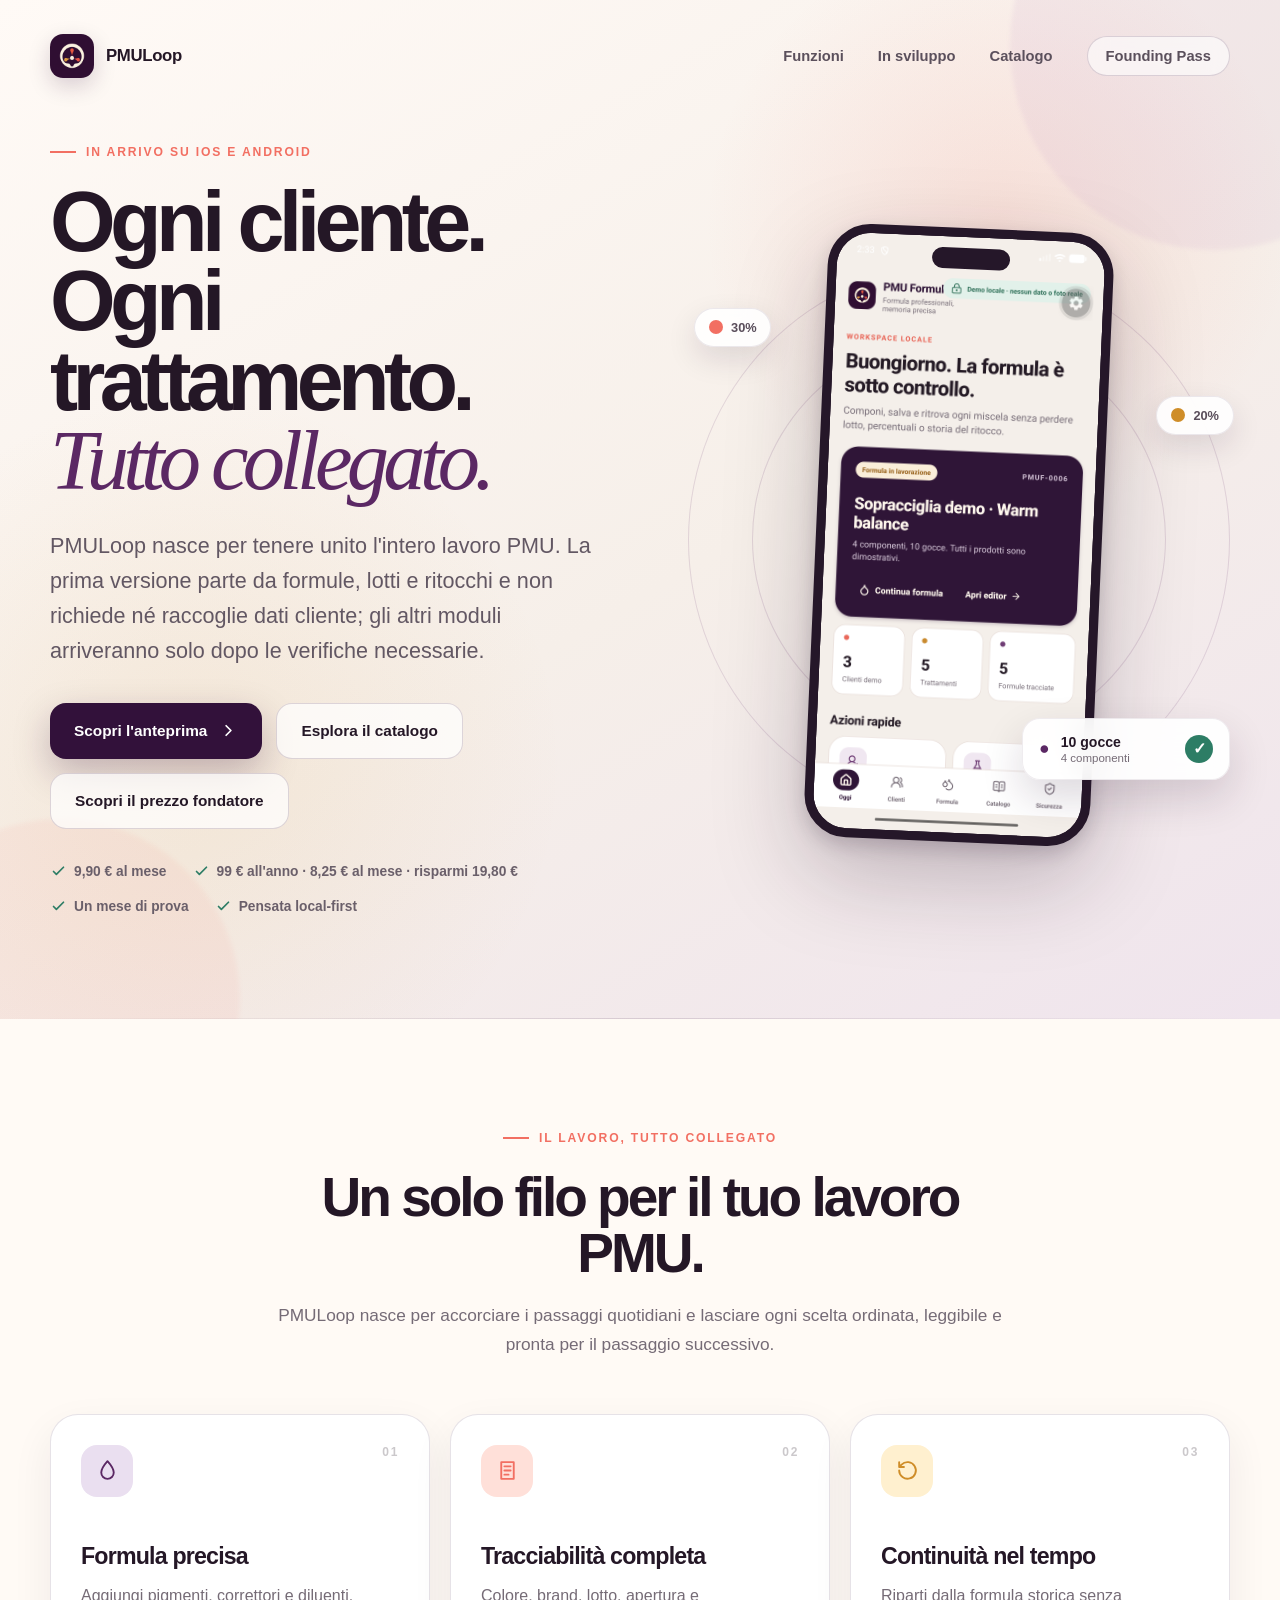
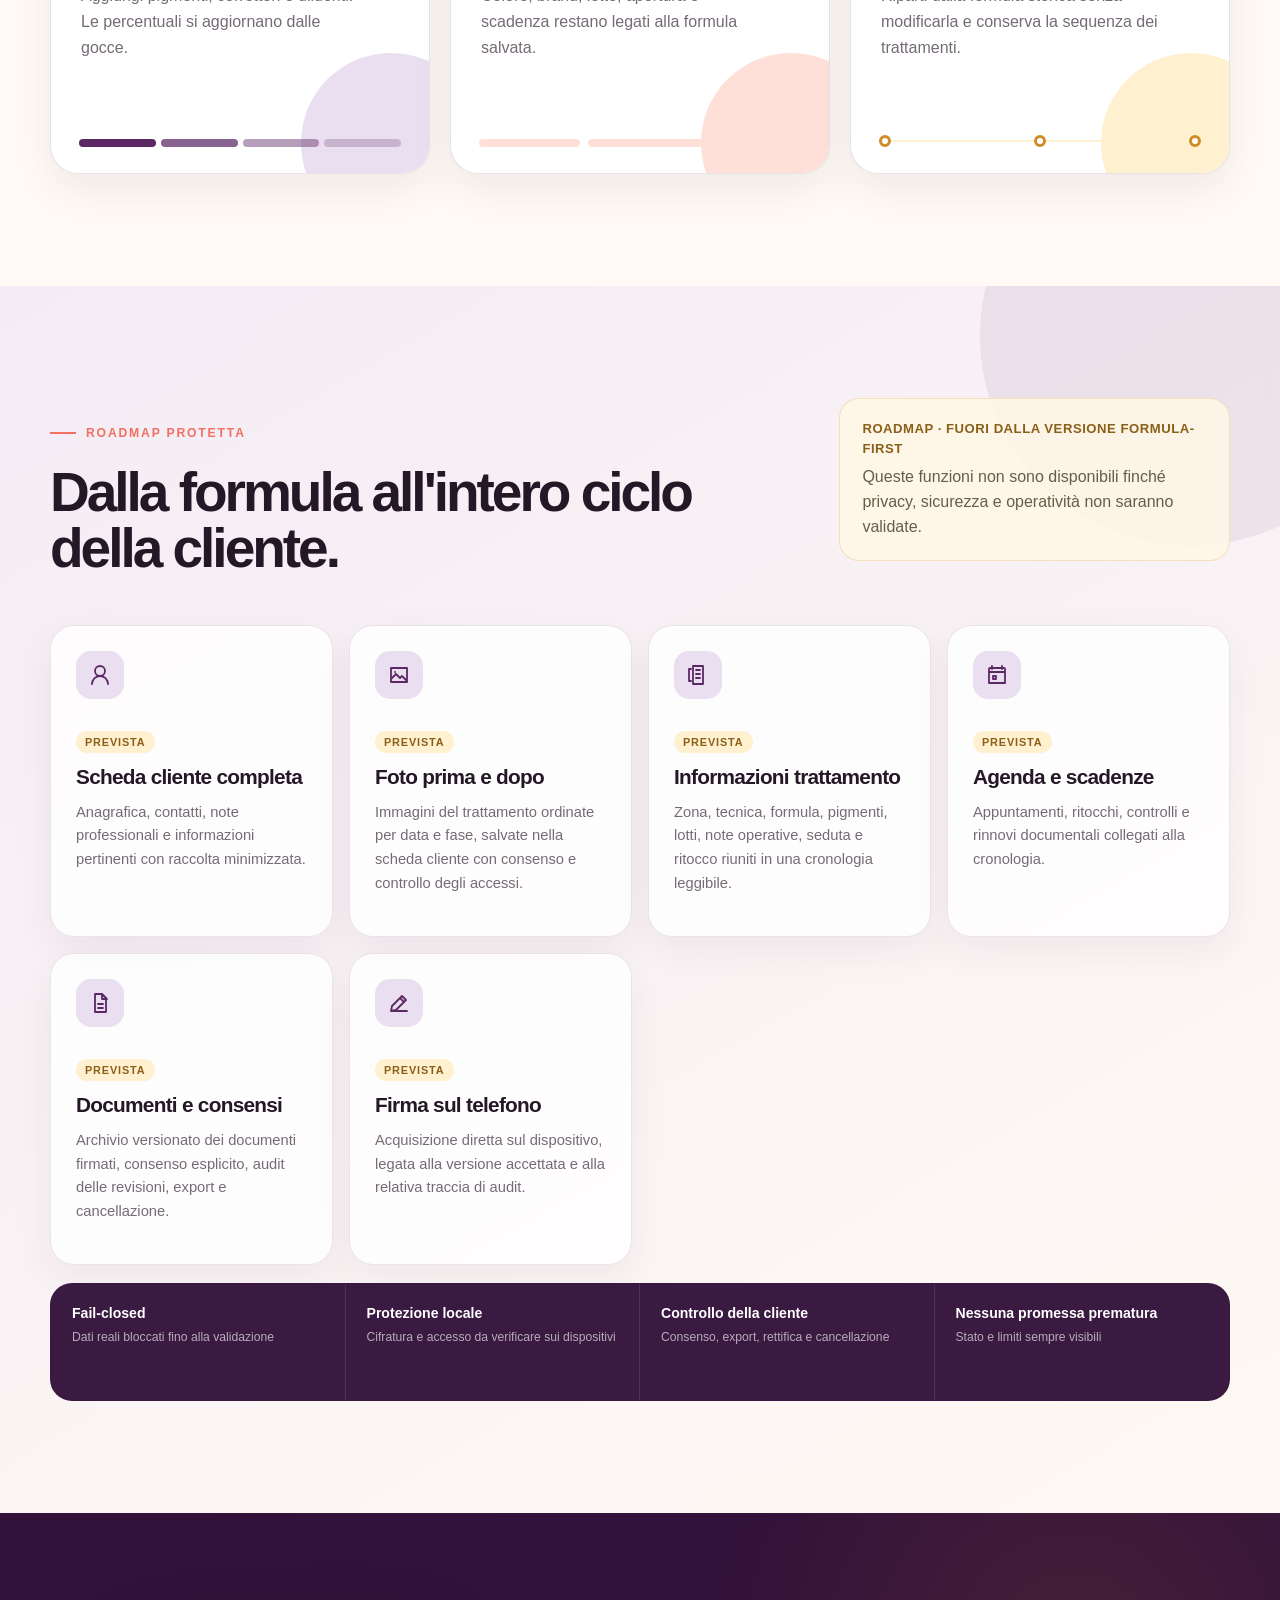
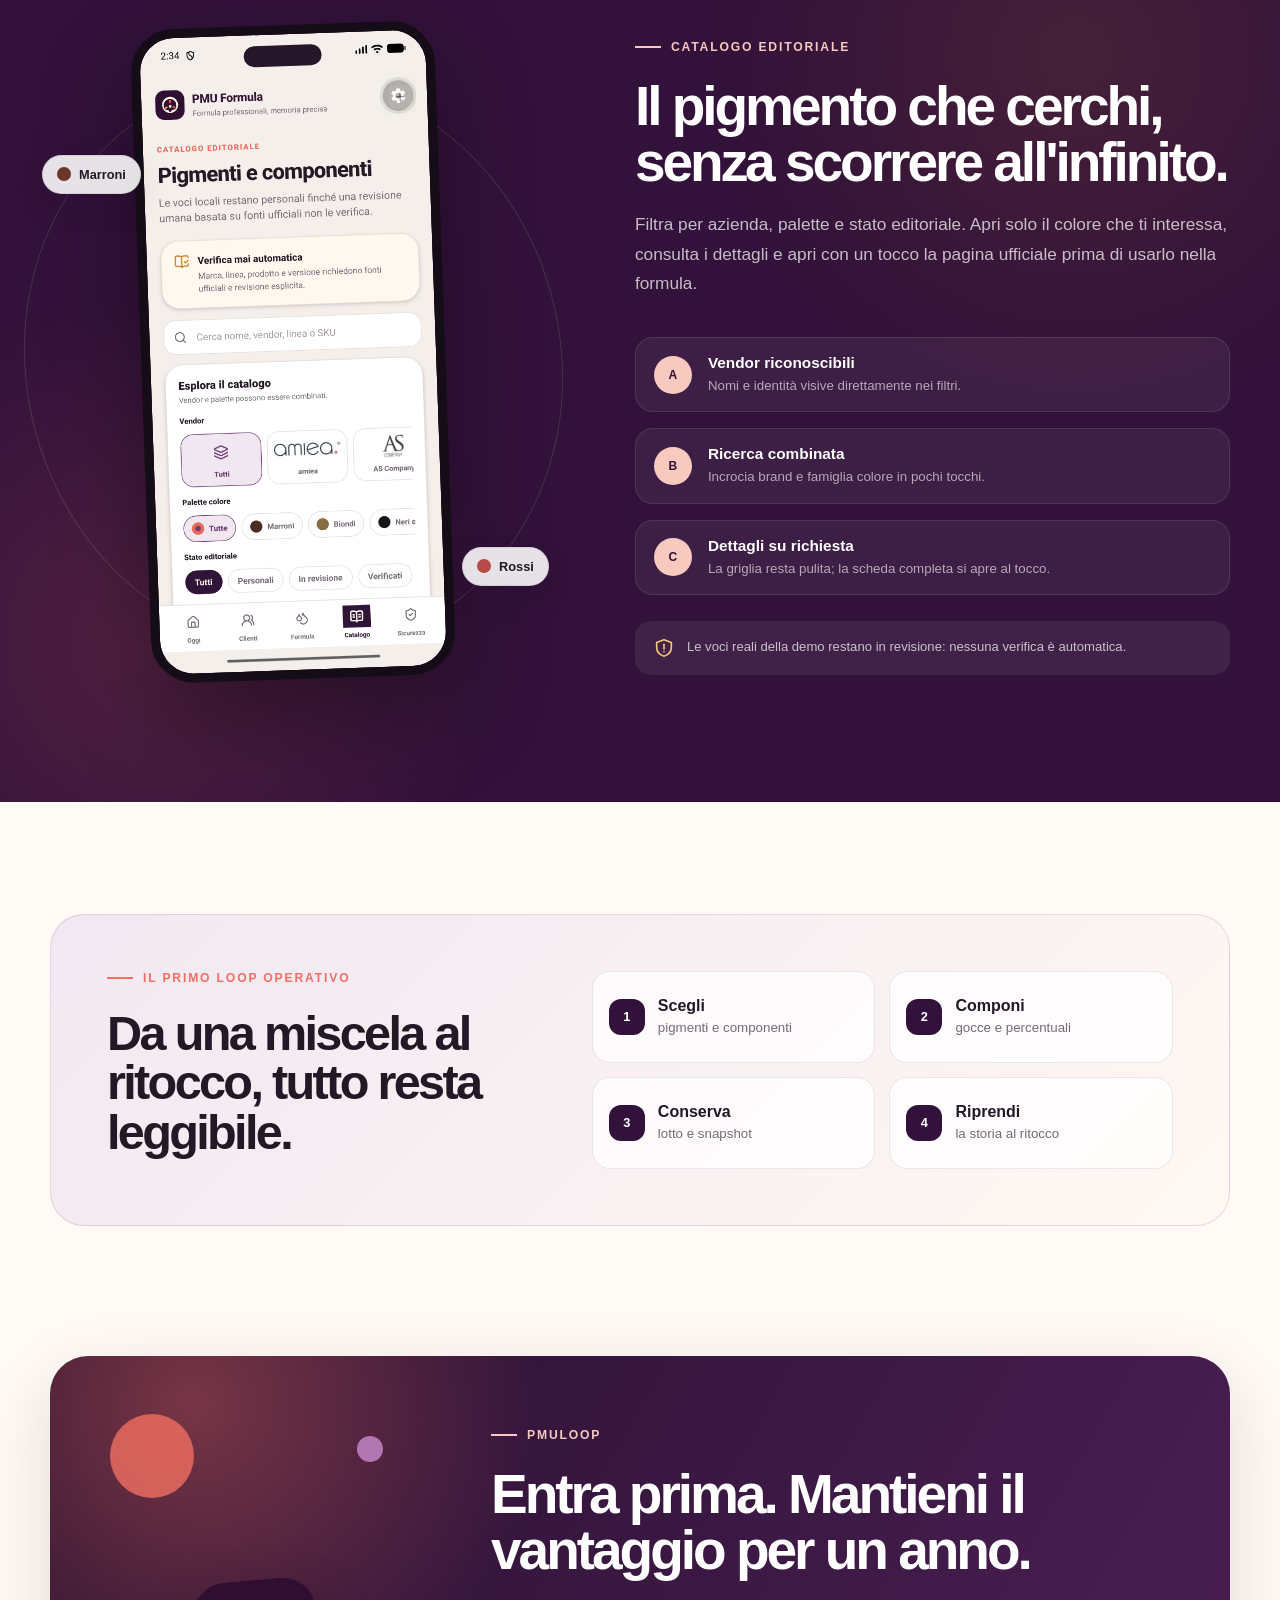
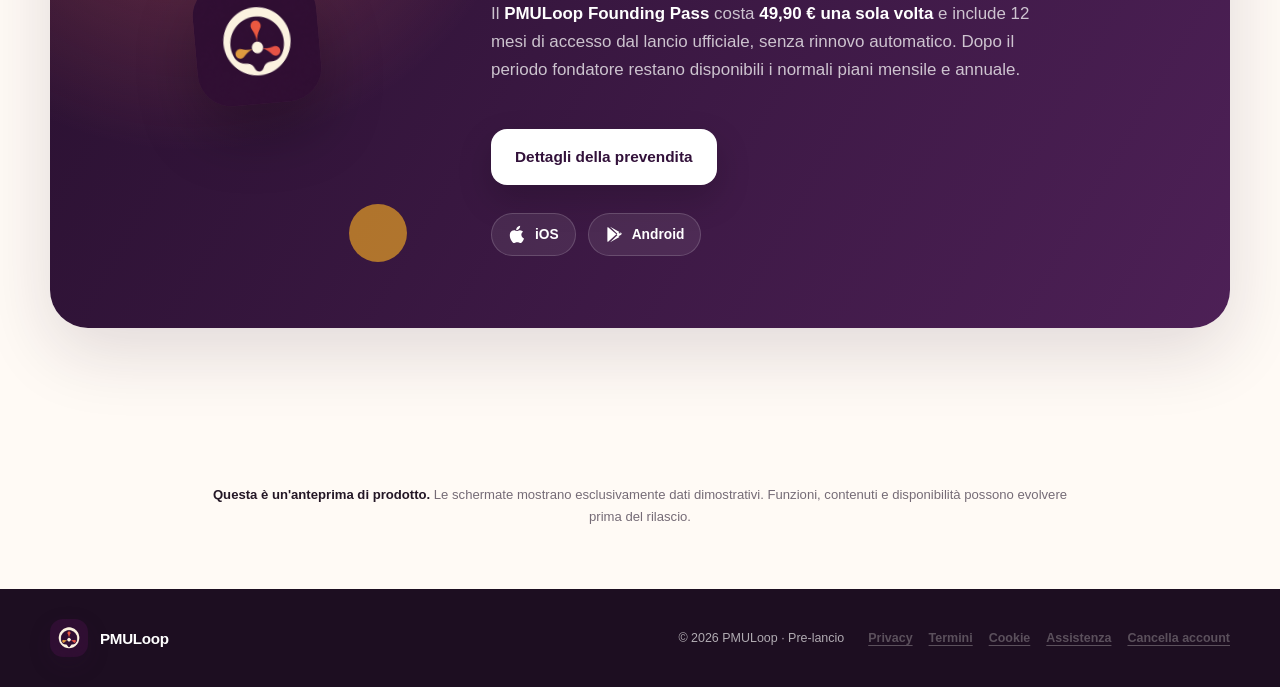
==== index.html @ 9c1881c9 "Add PMULoop Founding Pass presale pages" ====
<!DOCTYPE html>
<html lang="it">
  <head>
    <meta charset="utf-8">
    <meta name="viewport" content="width=device-width, initial-scale=1">
    <meta name="theme-color" content="#301239">
    <meta
      name="description"
      content="PMULoop è il workspace operativo per professionisti PMU: formule e lotti oggi, clienti, documenti, foto, agenda e ritocchi nella roadmap protetta."
    >
    <link rel="canonical" href="https://pmuloop.com/">
    <meta property="og:type" content="website">
    <meta property="og:url" content="https://pmuloop.com/">
    <meta property="og:title" content="PMULoop — Il tuo lavoro PMU, tutto collegato">
    <meta
      property="og:description"
      content="Un unico filo tra formula, trattamento e ritocco, con schede cliente, documenti, foto e agenda nella roadmap protetta."
    >
    <meta property="og:image" content="assets/app-home.png">
    <meta name="twitter:card" content="summary_large_image">
    <title>PMULoop — Il workspace per professionisti PMU</title>
    <link rel="icon" href="assets/icon.png">
    <link rel="stylesheet" href="styles.css">
  </head>
  <body>
    <a class="skip-link" href="#contenuto">Vai al contenuto</a>

    <header class="site-header">
      <div class="container nav-shell">
        <a class="brand" href="#inizio" aria-label="PMULoop, torna all'inizio">
          <img src="assets/icon.png" alt="" width="44" height="44">
          <span>PMULoop</span>
        </a>
        <nav aria-label="Navigazione principale">
          <a href="#funzioni">Funzioni</a>
          <a href="#in-sviluppo">In sviluppo</a>
          <a href="#catalogo">Catalogo</a>
          <a class="nav-cta" href="founding-pass/">Founding Pass</a>
        </nav>
      </div>
    </header>

    <main id="contenuto">
      <section class="hero" id="inizio">
        <div class="hero-glow hero-glow-one" aria-hidden="true"></div>
        <div class="hero-glow hero-glow-two" aria-hidden="true"></div>
        <div class="container hero-grid">
          <div class="hero-copy reveal">
            <p class="eyebrow"><span></span> In arrivo su iOS e Android</p>
            <h1>Ogni cliente.<br>Ogni trattamento.<br><em>Tutto collegato.</em></h1>
            <p class="hero-lead">
              PMULoop nasce per tenere unito l'intero lavoro PMU. La prima
              versione parte da formule, lotti e ritocchi e non richiede né raccoglie dati cliente;
              gli altri moduli arriveranno solo dopo le
              verifiche necessarie.
            </p>
            <div class="hero-actions">
              <a class="button button-primary" href="#funzioni">
                Scopri l'anteprima
                <svg viewBox="0 0 24 24" aria-hidden="true"><path d="m9 18 6-6-6-6" /></svg>
              </a>
              <a class="button button-ghost" href="#catalogo">Esplora il catalogo</a>
              <a class="button button-ghost" href="founding-pass/">Scopri il prezzo fondatore</a>
            </div>
            <ul class="promise-list" aria-label="Caratteristiche commerciali">
              <li>
                <svg viewBox="0 0 24 24" aria-hidden="true"><path d="m5 12 4 4L19 6" /></svg>
                9,90 € al mese
              </li>
              <li>
                <svg viewBox="0 0 24 24" aria-hidden="true"><path d="m5 12 4 4L19 6" /></svg>
                99 € all'anno · 8,25 € al mese · risparmi 19,80 €
              </li>
              <li>
                <svg viewBox="0 0 24 24" aria-hidden="true"><path d="m5 12 4 4L19 6" /></svg>
                Un mese di prova
              </li>
              <li>
                <svg viewBox="0 0 24 24" aria-hidden="true"><path d="m5 12 4 4L19 6" /></svg>
                Pensata local-first
              </li>
            </ul>
          </div>

          <div class="hero-visual reveal reveal-delay" role="img" aria-label="Anteprima dell'app PMULoop">
            <div class="orbit orbit-one" aria-hidden="true"></div>
            <div class="orbit orbit-two" aria-hidden="true"></div>
            <div class="pigment-chip chip-coral" aria-hidden="true"><span></span> 30%</div>
            <div class="pigment-chip chip-gold" aria-hidden="true"><span></span> 20%</div>
            <div class="phone phone-hero">
              <div class="phone-speaker" aria-hidden="true"></div>
              <img
                src="assets/app-home.png"
                alt="Schermata principale di PMULoop con una formula dimostrativa in lavorazione"
                width="922"
                height="2048"
              >
            </div>
            <div class="formula-float" aria-hidden="true">
              <span class="formula-drop">●</span>
              <div><strong>10 gocce</strong><small>4 componenti</small></div>
              <span class="formula-check">✓</span>
            </div>
          </div>
        </div>
      </section>

      <section class="section intro" id="funzioni">
        <div class="container">
          <div class="section-heading centered reveal">
            <p class="eyebrow"><span></span> Il lavoro, tutto collegato</p>
            <h2>Un solo filo per il tuo lavoro PMU.</h2>
            <p>
              PMULoop nasce per accorciare i passaggi quotidiani e lasciare ogni
              scelta ordinata, leggibile e pronta per il passaggio successivo.
            </p>
          </div>

          <div class="feature-grid">
            <article class="feature-card plum reveal">
              <div class="feature-number">01</div>
              <div class="feature-icon">
                <svg viewBox="0 0 24 24" aria-hidden="true"><path d="M12 3s6 6.7 6 11a6 6 0 0 1-12 0c0-4.3 6-11 6-11Z" /></svg>
              </div>
              <h3>Formula precisa</h3>
              <p>Aggiungi pigmenti, correttori e diluenti. Le percentuali si aggiornano dalle gocce.</p>
              <div class="mini-ratio" aria-hidden="true"><i></i><i></i><i></i><i></i></div>
            </article>

            <article class="feature-card coral reveal reveal-delay-short">
              <div class="feature-number">02</div>
              <div class="feature-icon">
                <svg viewBox="0 0 24 24" aria-hidden="true"><path d="M6 4h12v16H6zM9 8h6M9 12h6M9 16h4" /></svg>
              </div>
              <h3>Tracciabilità completa</h3>
              <p>Colore, brand, lotto, apertura e scadenza restano legati alla formula salvata.</p>
              <div class="mini-fields" aria-hidden="true"><span></span><span></span><span></span></div>
            </article>

            <article class="feature-card gold reveal reveal-delay-long">
              <div class="feature-number">03</div>
              <div class="feature-icon">
                <svg viewBox="0 0 24 24" aria-hidden="true"><path d="M4 12a8 8 0 1 0 2.3-5.7L4 8.6M4 4v4.6h4.6" /></svg>
              </div>
              <h3>Continuità nel tempo</h3>
              <p>Riparti dalla formula storica senza modificarla e conserva la sequenza dei trattamenti.</p>
              <div class="mini-lineage" aria-hidden="true"><b></b><span></span><b></b><span></span><b></b></div>
            </article>
          </div>
        </div>
      </section>

      <section class="section planned-section" id="in-sviluppo">
        <div class="container">
          <div class="planned-heading reveal">
            <div>
              <p class="eyebrow"><span></span> Roadmap protetta</p>
              <h2>Dalla formula all'intero ciclo della cliente.</h2>
            </div>
            <p class="planned-status"><strong>Roadmap · fuori dalla versione formula-first</strong>Queste funzioni non sono disponibili finché privacy, sicurezza e operatività non saranno validate.</p>
          </div>

          <div class="planned-grid">
            <article class="planned-card reveal">
              <span class="planned-icon" aria-hidden="true">
                <svg viewBox="0 0 24 24"><path d="M20 21a8 8 0 0 0-16 0M12 13a5 5 0 1 0 0-10 5 5 0 0 0 0 10Z" /></svg>
              </span>
              <span class="planned-tag">Prevista</span>
              <h3>Scheda cliente completa</h3>
              <p>Anagrafica, contatti, note professionali e informazioni pertinenti con raccolta minimizzata.</p>
            </article>

            <article class="planned-card reveal reveal-delay-short">
              <span class="planned-icon" aria-hidden="true">
                <svg viewBox="0 0 24 24"><path d="M4 5h16v14H4zM8 9h.01M4 16l5-5 4 4 2-2 5 5" /></svg>
              </span>
              <span class="planned-tag">Prevista</span>
              <h3>Foto prima e dopo</h3>
              <p>Immagini del trattamento ordinate per data e fase, salvate nella scheda cliente con consenso e controllo degli accessi.</p>
            </article>

            <article class="planned-card reveal reveal-delay">
              <span class="planned-icon" aria-hidden="true">
                <svg viewBox="0 0 24 24"><path d="M7 3h10v18H7zM10 7h4m-4 4h4m-4 4h4M5 6H3v12h2" /></svg>
              </span>
              <span class="planned-tag">Prevista</span>
              <h3>Informazioni trattamento</h3>
              <p>Zona, tecnica, formula, pigmenti, lotti, note operative, seduta e ritocco riuniti in una cronologia leggibile.</p>
            </article>

            <article class="planned-card reveal reveal-delay-short">
              <span class="planned-icon" aria-hidden="true">
                <svg viewBox="0 0 24 24"><path d="M7 3v3m10-3v3M4 9h16M5 5h14a1 1 0 0 1 1 1v14H4V6a1 1 0 0 1 1-1Zm3 8h3v3H8z" /></svg>
              </span>
              <span class="planned-tag">Prevista</span>
              <h3>Agenda e scadenze</h3>
              <p>Appuntamenti, ritocchi, controlli e rinnovi documentali collegati alla cronologia.</p>
            </article>

            <article class="planned-card reveal reveal-delay">
              <span class="planned-icon" aria-hidden="true">
                <svg viewBox="0 0 24 24"><path d="M7 3h7l4 4v14H7zM14 3v5h5M10 13h5m-5 4h5" /></svg>
              </span>
              <span class="planned-tag">Prevista</span>
              <h3>Documenti e consensi</h3>
              <p>Archivio versionato dei documenti firmati, consenso esplicito, audit delle revisioni, export e cancellazione.</p>
            </article>

            <article class="planned-card reveal reveal-delay-long">
              <span class="planned-icon" aria-hidden="true">
                <svg viewBox="0 0 24 24"><path d="m4 20 5-1 10-10-4-4L5 15l-1 5Zm9-13 4 4M4 20h16" /></svg>
              </span>
              <span class="planned-tag">Prevista</span>
              <h3>Firma sul telefono</h3>
              <p>Acquisizione diretta sul dispositivo, legata alla versione accettata e alla relativa traccia di audit.</p>
            </article>
          </div>

          <div class="privacy-plan reveal">
            <div><strong>Fail-closed</strong><span>Dati reali bloccati fino alla validazione</span></div>
            <div><strong>Protezione locale</strong><span>Cifratura e accesso da verificare sui dispositivi</span></div>
            <div><strong>Controllo della cliente</strong><span>Consenso, export, rettifica e cancellazione</span></div>
            <div><strong>Nessuna promessa prematura</strong><span>Stato e limiti sempre visibili</span></div>
          </div>
        </div>
      </section>

      <section class="section catalog-section" id="catalogo">
        <div class="container catalog-grid">
          <div class="catalog-visual reveal">
            <div class="catalog-backdrop" aria-hidden="true"></div>
            <div class="phone phone-catalog">
              <div class="phone-speaker" aria-hidden="true"></div>
              <img
                src="assets/app-catalog.png"
                alt="Catalogo PMULoop con filtri per vendor, palette colore e stato editoriale"
                width="922"
                height="2048"
              >
            </div>
            <div class="catalog-swatch swatch-one" aria-hidden="true"><span></span> Marroni</div>
            <div class="catalog-swatch swatch-two" aria-hidden="true"><span></span> Rossi</div>
          </div>

          <div class="catalog-copy reveal reveal-delay">
            <p class="eyebrow light"><span></span> Catalogo editoriale</p>
            <h2>Il pigmento che cerchi, senza scorrere all'infinito.</h2>
            <p class="catalog-lead">
              Filtra per azienda, palette e stato editoriale. Apri solo il colore
              che ti interessa, consulta i dettagli e apri con un tocco la pagina ufficiale prima di usarlo nella formula.
            </p>
            <div class="catalog-points">
              <div>
                <span class="point-mark">A</span>
                <p><strong>Vendor riconoscibili</strong><small>Nomi e identità visive direttamente nei filtri.</small></p>
              </div>
              <div>
                <span class="point-mark">B</span>
                <p><strong>Ricerca combinata</strong><small>Incrocia brand e famiglia colore in pochi tocchi.</small></p>
              </div>
              <div>
                <span class="point-mark">C</span>
                <p><strong>Dettagli su richiesta</strong><small>La griglia resta pulita; la scheda completa si apre al tocco.</small></p>
              </div>
            </div>
            <p class="editorial-note">
              <svg viewBox="0 0 24 24" aria-hidden="true"><path d="M12 3 4 6v5c0 5.2 3.4 8.7 8 10 4.6-1.3 8-4.8 8-10V6l-8-3Zm0 5v5m0 3h.01" /></svg>
              Le voci reali della demo restano in revisione: nessuna verifica è automatica.
            </p>
          </div>
        </div>
      </section>

      <section class="section workflow">
        <div class="container">
          <div class="workflow-shell reveal">
            <div class="workflow-copy">
              <p class="eyebrow"><span></span> Il primo loop operativo</p>
              <h2>Da una miscela al ritocco, tutto resta leggibile.</h2>
            </div>
            <ol class="workflow-steps">
              <li><span>1</span><div><strong>Scegli</strong><small>pigmenti e componenti</small></div></li>
              <li><span>2</span><div><strong>Componi</strong><small>gocce e percentuali</small></div></li>
              <li><span>3</span><div><strong>Conserva</strong><small>lotto e snapshot</small></div></li>
              <li><span>4</span><div><strong>Riprendi</strong><small>la storia al ritocco</small></div></li>
            </ol>
          </div>
        </div>
      </section>

      <section class="section launch" id="disponibilita">
        <div class="container launch-shell reveal">
          <div class="launch-art" aria-hidden="true">
            <span class="launch-drop drop-one"></span>
            <span class="launch-drop drop-two"></span>
            <span class="launch-drop drop-three"></span>
            <img src="assets/icon.png" alt="" width="124" height="124">
          </div>
          <div class="launch-copy">
            <p class="eyebrow light"><span></span> PMULoop</p>
            <h2>Entra prima. Mantieni il vantaggio per un anno.</h2>
            <p>
              Il <strong>PMULoop Founding Pass</strong> costa <strong>49,90 € una sola volta</strong>
              e include 12 mesi di accesso dal lancio ufficiale, senza rinnovo automatico.
              Dopo il periodo fondatore restano disponibili i normali piani mensile e annuale.
            </p>
            <a class="button button-light" href="founding-pass/">Dettagli della prevendita</a>
            <div class="store-row" role="group" aria-label="Piattaforme previste">
              <span>
                <svg viewBox="0 0 24 24" aria-hidden="true"><path d="M16.8 12.7c0-2.7 2.2-4 2.3-4.1a5 5 0 0 0-3.9-2.1c-1.7-.2-3.2 1-4 1-.8 0-2.1-1-3.5-1-1.8 0-3.5 1.1-4.5 2.7-1.9 3.3-.5 8.2 1.4 10.9.9 1.3 2 2.8 3.5 2.7 1.4-.1 1.9-.9 3.6-.9 1.7 0 2.2.9 3.7.9 1.5 0 2.5-1.3 3.4-2.7 1-1.5 1.5-3 1.5-3.1-.1 0-3.5-1.3-3.5-5.3ZM14.1 4.8c.8-1 1.4-2.4 1.2-3.8-1.2.1-2.7.8-3.6 1.8-.8.9-1.5 2.3-1.3 3.7 1.4.1 2.8-.7 3.7-1.7Z" /></svg>
                iOS
              </span>
              <span>
                <svg viewBox="0 0 24 24" aria-hidden="true"><path d="m3.6 2.4 10.8 9.4L3.6 21.6c-.4-.4-.6-1-.6-1.7V4.1c0-.7.2-1.3.6-1.7Zm12 10.4 2.7 2.3-11.9 6.8 9.2-9.1Zm3.8-3.6c1.1.6 1.7 1.1 1.7 1.8s-.6 1.2-1.7 1.8l-2.6 1.5-2.2-2.3 2.2-2.3 2.6 1.5ZM6.4 2.1l11.9 6.8-2.7 2.3-9.2-9.1Z" /></svg>
                Android
              </span>
            </div>
          </div>
        </div>
      </section>

      <section class="demo-note">
        <div class="container">
          <p>
            <strong>Questa è un'anteprima di prodotto.</strong>
            Le schermate mostrano esclusivamente dati dimostrativi. Funzioni, contenuti e disponibilità possono evolvere prima del rilascio.
          </p>
        </div>
      </section>
    </main>

    <footer>
      <div class="container footer-shell">
        <a class="brand brand-footer" href="#inizio">
          <img src="assets/icon.png" alt="" width="38" height="38">
          <span>PMULoop</span>
        </a>
        <div class="footer-meta">
          <p>© <span id="year">2026</span> PMULoop · Pre-lancio</p>
          <nav class="legal-links" aria-label="Informazioni legali">
            <a href="privacy/">Privacy</a>
            <a href="terms/">Termini</a>
            <a href="cookies/">Cookie</a>
            <a href="support/">Assistenza</a>
            <a href="account-deletion/">Cancella account</a>
          </nav>
        </div>
      </div>
    </footer>

    <script src="script.js"></script>
  </body>
</html>
---- styles.css ----
:root {
  --ink: #241726;
  --muted: #756b76;
  --cream: #f8f2ec;
  --paper: #fffaf5;
  --white: #ffffff;
  --plum: #32113a;
  --plum-2: #5b2864;
  --lilac: #eadff0;
  --coral: #f26f62;
  --coral-soft: #ffe0d9;
  --gold: #cf8d28;
  --gold-soft: #fff0cf;
  --green: #2d7d65;
  --line: rgba(50, 17, 58, 0.12);
  --shadow: 0 24px 70px rgba(44, 19, 48, 0.14);
}

* {
  box-sizing: border-box;
}

html {
  scroll-behavior: smooth;
}

body {
  margin: 0;
  color: var(--ink);
  background: var(--cream);
  font-family: Inter, ui-sans-serif, -apple-system, BlinkMacSystemFont, "Segoe UI", sans-serif;
  -webkit-font-smoothing: antialiased;
  overflow-x: hidden;
}

img,
svg {
  display: block;
}

a {
  color: inherit;
  text-decoration: none;
}

.skip-link {
  position: fixed;
  top: 12px;
  left: 12px;
  z-index: 100;
  padding: 10px 14px;
  border-radius: 10px;
  color: var(--white);
  background: var(--plum);
  transform: translateY(-150%);
}

.skip-link:focus {
  transform: translateY(0);
}

.container {
  width: min(1180px, calc(100% - 40px));
  margin-inline: auto;
}

.site-header {
  position: absolute;
  inset: 0 0 auto;
  z-index: 30;
  padding-top: 24px;
}

.nav-shell {
  display: flex;
  align-items: center;
  justify-content: space-between;
  min-height: 64px;
}

.brand {
  display: inline-flex;
  align-items: center;
  gap: 12px;
  font-size: 1.05rem;
  font-weight: 850;
  letter-spacing: -0.02em;
}

.brand img {
  border-radius: 13px;
  box-shadow: 0 8px 22px rgba(50, 17, 58, 0.18);
}

nav {
  display: flex;
  align-items: center;
  gap: 34px;
  color: #5b505c;
  font-size: 0.92rem;
  font-weight: 700;
}

nav a {
  transition: color 180ms ease, transform 180ms ease;
}

nav a:hover {
  color: var(--plum);
  transform: translateY(-1px);
}

.nav-cta {
  padding: 11px 18px;
  border: 1px solid rgba(50, 17, 58, 0.16);
  border-radius: 999px;
  background: rgba(255, 255, 255, 0.6);
  backdrop-filter: blur(10px);
}

.hero {
  position: relative;
  min-height: 820px;
  padding: 145px 0 94px;
  overflow: hidden;
  background:
    radial-gradient(circle at 78% 22%, rgba(242, 111, 98, 0.14), transparent 23%),
    radial-gradient(circle at 15% 75%, rgba(207, 141, 40, 0.1), transparent 28%),
    linear-gradient(150deg, #fffaf6 0%, #f6efe9 55%, #efe4ed 100%);
}

.hero::after {
  content: "";
  position: absolute;
  inset: auto 0 0;
  height: 1px;
  background: linear-gradient(90deg, transparent, rgba(50, 17, 58, 0.14), transparent);
}

.hero-grid {
  position: relative;
  z-index: 2;
  display: grid;
  grid-template-columns: minmax(0, 1.02fr) minmax(410px, 0.98fr);
  align-items: center;
  gap: 74px;
}

.hero-copy {
  padding-bottom: 10px;
}

.eyebrow {
  display: flex;
  align-items: center;
  gap: 10px;
  margin: 0 0 24px;
  color: var(--coral);
  font-size: 0.76rem;
  font-weight: 850;
  letter-spacing: 0.15em;
  text-transform: uppercase;
}

.eyebrow span {
  width: 26px;
  height: 2px;
  background: currentColor;
}

.eyebrow.light {
  color: #f7c9bf;
}

h1,
h2,
h3,
p {
  margin-top: 0;
}

h1 {
  max-width: 740px;
  margin-bottom: 28px;
  font-size: clamp(3.5rem, 6.6vw, 6.5rem);
  line-height: 0.94;
  letter-spacing: -0.067em;
}

h1 em {
  color: var(--plum-2);
  font-family: Georgia, "Times New Roman", serif;
  font-weight: 500;
}

.hero-lead {
  max-width: 610px;
  margin-bottom: 34px;
  color: #625763;
  font-size: clamp(1.12rem, 2vw, 1.35rem);
  line-height: 1.62;
}

.hero-actions {
  display: flex;
  flex-wrap: wrap;
  gap: 14px;
}

.button {
  display: inline-flex;
  align-items: center;
  justify-content: center;
  min-height: 56px;
  padding: 0 24px;
  border-radius: 16px;
  font-size: 0.96rem;
  font-weight: 800;
  transition: transform 180ms ease, box-shadow 180ms ease, background 180ms ease;
}

.button:hover {
  transform: translateY(-2px);
}

.button svg {
  width: 19px;
  margin-left: 12px;
  fill: none;
  stroke: currentColor;
  stroke-width: 2.2;
  stroke-linecap: round;
  stroke-linejoin: round;
}

.button-primary {
  color: var(--white);
  background: var(--plum);
  box-shadow: 0 14px 36px rgba(50, 17, 58, 0.26);
}

.button-primary:hover {
  box-shadow: 0 18px 44px rgba(50, 17, 58, 0.34);
}

.button-ghost {
  border: 1px solid rgba(50, 17, 58, 0.16);
  background: rgba(255, 255, 255, 0.72);
}

.button-light {
  margin-top: 28px;
  color: var(--plum);
  background: var(--white);
  box-shadow: 0 14px 34px rgba(0, 0, 0, 0.18);
}

.button[disabled],
.button[aria-disabled="true"] {
  cursor: not-allowed;
  opacity: 0.58;
  transform: none;
  box-shadow: none;
}

.founding-page {
  min-height: 100vh;
  padding: 138px 0 84px;
  background:
    radial-gradient(circle at 82% 16%, rgba(242, 111, 98, 0.18), transparent 27%),
    radial-gradient(circle at 12% 80%, rgba(91, 40, 100, 0.13), transparent 30%),
    var(--paper);
}

.founding-grid {
  display: grid;
  grid-template-columns: minmax(0, 1.05fr) minmax(340px, 0.68fr);
  align-items: start;
  gap: 54px;
}

.founding-copy h1 {
  max-width: 780px;
  font-size: clamp(3.35rem, 7.4vw, 6.6rem);
}

.founding-lead {
  max-width: 720px;
  color: var(--muted);
  font-size: 1.12rem;
  line-height: 1.72;
}

.founding-benefits {
  display: grid;
  grid-template-columns: repeat(2, minmax(0, 1fr));
  gap: 12px;
  margin: 34px 0 0;
  padding: 0;
  list-style: none;
}

.founding-benefits li {
  padding: 18px;
  border: 1px solid var(--line);
  border-radius: 17px;
  background: rgba(255, 255, 255, 0.72);
  font-size: 0.9rem;
  font-weight: 800;
  line-height: 1.5;
}

.founding-card {
  position: sticky;
  top: 106px;
  padding: 32px;
  border-radius: 28px;
  color: var(--white);
  background: linear-gradient(145deg, #29102f, #51205a);
  box-shadow: var(--shadow);
}

.founding-card .price {
  display: block;
  margin: 18px 0 6px;
  font-size: 3.6rem;
  font-weight: 950;
  letter-spacing: -0.07em;
}

.founding-card .price-note,
.founding-card .checkout-note {
  color: rgba(255, 255, 255, 0.7);
  line-height: 1.55;
}

.founding-card .button {
  width: 100%;
  margin-top: 24px;
}

.founding-card .checkout-note {
  margin: 16px 0 0;
  font-size: 0.76rem;
}

.founding-card .checkout-note a {
  color: var(--white);
  text-decoration: underline;
}

.checkout-status {
  min-height: 22px;
  margin: 12px 0 0;
  color: #ffd5cc;
  font-size: 0.78rem;
  line-height: 1.45;
}

.founding-details {
  padding: 0 0 92px;
  background: var(--paper);
}

.founding-details-grid {
  display: grid;
  grid-template-columns: repeat(3, minmax(0, 1fr));
  gap: 16px;
}

.founding-details article {
  padding: 26px;
  border: 1px solid var(--line);
  border-radius: 22px;
  background: var(--white);
}

.founding-details h2 {
  margin-bottom: 26px;
  font-size: clamp(2.2rem, 4vw, 3.8rem);
}

.founding-details h3 {
  margin-bottom: 10px;
}

.founding-details p {
  margin: 0;
  color: var(--muted);
  line-height: 1.65;
}

.success-card {
  max-width: 760px;
  margin: 0 auto;
  padding: 44px;
  border: 1px solid var(--line);
  border-radius: 30px;
  background: var(--white);
  box-shadow: var(--shadow);
  text-align: center;
}

.success-card h1 {
  font-size: clamp(2.8rem, 7vw, 5rem);
}

.success-card p {
  color: var(--muted);
  line-height: 1.7;
}

.promise-list {
  display: flex;
  flex-wrap: wrap;
  gap: 18px 26px;
  margin: 34px 0 0;
  padding: 0;
  color: #6a5f6a;
  font-size: 0.86rem;
  font-weight: 700;
  list-style: none;
}

.promise-list li {
  display: flex;
  align-items: center;
  gap: 7px;
}

.promise-list svg {
  width: 17px;
  height: 17px;
  fill: none;
  stroke: var(--green);
  stroke-width: 2.4;
  stroke-linecap: round;
  stroke-linejoin: round;
}

.hero-visual {
  position: relative;
  min-height: 600px;
}

.phone {
  position: relative;
  z-index: 3;
  overflow: hidden;
  border: 9px solid #251729;
  border-radius: 43px;
  background: #251729;
  box-shadow: 0 35px 90px rgba(38, 20, 40, 0.25), 0 8px 18px rgba(38, 20, 40, 0.17);
}

.phone img {
  display: block;
  width: 100%;
  height: auto;
  max-width: none;
  border-radius: 34px;
}

.phone-speaker {
  position: absolute;
  z-index: 4;
  top: 11px;
  left: 50%;
  width: 78px;
  height: 21px;
  border-radius: 999px;
  background: #251729;
  transform: translateX(-50%);
}

.phone-hero {
  width: 286px;
  height: 614px;
  margin: 0 auto;
  transform: rotate(2.5deg);
}

.phone-hero img,
.phone-catalog img {
  transform: none;
}

.orbit {
  position: absolute;
  border: 1px solid rgba(91, 40, 100, 0.14);
  border-radius: 50%;
}

.orbit-one {
  inset: 36px 0 26px;
}

.orbit-two {
  inset: 106px 64px 98px;
}

.pigment-chip,
.catalog-swatch {
  position: absolute;
  z-index: 4;
  display: flex;
  align-items: center;
  gap: 8px;
  padding: 11px 14px;
  border: 1px solid rgba(50, 17, 58, 0.09);
  border-radius: 999px;
  color: #5a4e5b;
  background: rgba(255, 255, 255, 0.88);
  box-shadow: 0 12px 30px rgba(44, 19, 48, 0.12);
  backdrop-filter: blur(12px);
  font-size: 0.8rem;
  font-weight: 800;
}

.pigment-chip span,
.catalog-swatch span {
  width: 14px;
  height: 14px;
  border-radius: 50%;
  background: var(--chip);
}

.chip-coral {
  --chip: var(--coral);
  top: 80px;
  left: 6px;
}

.chip-gold {
  --chip: var(--gold);
  top: 168px;
  right: -4px;
}

.formula-float {
  position: absolute;
  z-index: 5;
  right: 0;
  bottom: 62px;
  display: flex;
  align-items: center;
  gap: 11px;
  min-width: 208px;
  padding: 15px 16px;
  border: 1px solid rgba(50, 17, 58, 0.08);
  border-radius: 18px;
  background: rgba(255, 255, 255, 0.92);
  box-shadow: 0 18px 42px rgba(44, 19, 48, 0.16);
  backdrop-filter: blur(14px);
}

.formula-drop {
  color: var(--plum-2);
  font-size: 1.1rem;
}

.formula-float strong,
.formula-float small {
  display: block;
}

.formula-float strong {
  font-size: 0.88rem;
}

.formula-float small {
  margin-top: 2px;
  color: var(--muted);
  font-size: 0.72rem;
}

.formula-check {
  display: grid;
  width: 28px;
  height: 28px;
  margin-left: auto;
  place-items: center;
  border-radius: 50%;
  color: var(--white);
  background: var(--green);
  font-weight: 900;
}

.hero-glow {
  position: absolute;
  border-radius: 50%;
  filter: blur(2px);
  opacity: 0.55;
}

.hero-glow-one {
  top: -160px;
  right: -140px;
  width: 410px;
  height: 410px;
  background: rgba(178, 127, 187, 0.18);
}

.hero-glow-two {
  bottom: -160px;
  left: -120px;
  width: 360px;
  height: 360px;
  background: rgba(242, 111, 98, 0.12);
}

.section {
  padding: 112px 0;
}

.intro {
  background: var(--paper);
}

.section-heading {
  max-width: 730px;
  margin-bottom: 54px;
}

.section-heading.centered {
  margin-inline: auto;
  text-align: center;
}

.section-heading.centered .eyebrow {
  justify-content: center;
}

h2 {
  margin-bottom: 20px;
  font-size: clamp(2.4rem, 4.3vw, 4.3rem);
  line-height: 1.02;
  letter-spacing: -0.055em;
}

.section-heading > p:last-child {
  color: var(--muted);
  font-size: 1.08rem;
  line-height: 1.7;
}

.feature-grid {
  display: grid;
  grid-template-columns: repeat(3, 1fr);
  gap: 20px;
}

.feature-card {
  position: relative;
  min-height: 360px;
  padding: 30px;
  overflow: hidden;
  border: 1px solid var(--line);
  border-radius: 28px;
  background: var(--white);
  box-shadow: 0 16px 42px rgba(44, 19, 48, 0.07);
}

.feature-card::after {
  content: "";
  position: absolute;
  right: -52px;
  bottom: -60px;
  width: 180px;
  height: 180px;
  border-radius: 50%;
  background: var(--wash);
}

.feature-card.plum {
  --accent: var(--plum-2);
  --wash: var(--lilac);
}

.feature-card.coral {
  --accent: var(--coral);
  --wash: var(--coral-soft);
}

.feature-card.gold {
  --accent: var(--gold);
  --wash: var(--gold-soft);
}

.feature-number {
  position: absolute;
  top: 30px;
  right: 30px;
  color: rgba(36, 23, 38, 0.24);
  font-size: 0.75rem;
  font-weight: 900;
  letter-spacing: 0.14em;
}

.feature-icon {
  display: grid;
  width: 52px;
  height: 52px;
  margin-bottom: 46px;
  place-items: center;
  border-radius: 16px;
  color: var(--accent);
  background: var(--wash);
}

.feature-icon svg {
  width: 25px;
  height: 25px;
  fill: none;
  stroke: currentColor;
  stroke-width: 1.8;
  stroke-linecap: round;
  stroke-linejoin: round;
}

.feature-card h3 {
  margin-bottom: 13px;
  font-size: 1.45rem;
  letter-spacing: -0.035em;
}

.feature-card p {
  position: relative;
  z-index: 2;
  max-width: 285px;
  color: var(--muted);
  line-height: 1.65;
}

.mini-ratio,
.mini-fields,
.mini-lineage {
  position: absolute;
  z-index: 2;
  right: 28px;
  bottom: 26px;
  left: 28px;
}

.mini-ratio {
  display: flex;
  gap: 5px;
  height: 8px;
}

.mini-ratio i {
  flex: 1;
  border-radius: 999px;
  background: var(--accent);
}

.mini-ratio i:nth-child(2) { opacity: 0.72; }
.mini-ratio i:nth-child(3) { opacity: 0.45; }
.mini-ratio i:nth-child(4) { opacity: 0.24; }

.mini-fields {
  display: flex;
  gap: 8px;
}

.mini-fields span {
  height: 8px;
  border-radius: 999px;
  background: var(--wash);
}

.mini-fields span:nth-child(1) { width: 33%; }
.mini-fields span:nth-child(2) { width: 46%; }
.mini-fields span:nth-child(3) { width: 21%; }

.mini-lineage {
  display: flex;
  align-items: center;
}

.mini-lineage b {
  width: 12px;
  height: 12px;
  border: 3px solid var(--accent);
  border-radius: 50%;
  background: var(--white);
}

.mini-lineage span {
  flex: 1;
  height: 2px;
  background: var(--wash);
}

.planned-section {
  position: relative;
  overflow: hidden;
  background: linear-gradient(150deg, #f4ecf5 0%, #fff9f4 100%);
}

.planned-section::before {
  content: "";
  position: absolute;
  top: -160px;
  right: -120px;
  width: 420px;
  height: 420px;
  border-radius: 50%;
  background: rgba(91, 40, 100, 0.08);
}

.planned-heading {
  position: relative;
  display: grid;
  grid-template-columns: minmax(0, 1.3fr) minmax(300px, 0.7fr);
  align-items: end;
  gap: 64px;
  margin-bottom: 48px;
}

.planned-heading h2 {
  max-width: 740px;
  margin-bottom: 0;
}

.planned-status {
  padding: 20px 22px;
  border: 1px solid rgba(207, 141, 40, 0.22);
  border-radius: 20px;
  color: #685c4a;
  background: rgba(255, 248, 230, 0.82);
  line-height: 1.55;
}

.planned-status strong,
.planned-status span {
  display: block;
}

.planned-status strong {
  margin-bottom: 6px;
  color: #8a5f18;
  font-size: 0.82rem;
  letter-spacing: 0.04em;
  text-transform: uppercase;
}

.planned-grid {
  position: relative;
  display: grid;
  grid-template-columns: repeat(4, 1fr);
  gap: 16px;
}

.planned-card {
  min-height: 310px;
  padding: 25px;
  border: 1px solid rgba(50, 17, 58, 0.1);
  border-radius: 24px;
  background: rgba(255, 255, 255, 0.82);
  box-shadow: 0 14px 38px rgba(44, 19, 48, 0.06);
}

.planned-icon {
  display: grid;
  width: 48px;
  height: 48px;
  margin-bottom: 32px;
  place-items: center;
  border-radius: 15px;
  color: var(--plum-2);
  background: var(--lilac);
}

.planned-icon svg {
  width: 24px;
  height: 24px;
  fill: none;
  stroke: currentColor;
  stroke-width: 1.8;
  stroke-linecap: round;
  stroke-linejoin: round;
}

.planned-tag {
  display: inline-flex;
  margin-bottom: 12px;
  padding: 5px 9px;
  border-radius: 999px;
  color: #8a5f18;
  background: var(--gold-soft);
  font-size: 0.68rem;
  font-weight: 900;
  letter-spacing: 0.08em;
  text-transform: uppercase;
}

.planned-card h3 {
  margin-bottom: 12px;
  font-size: 1.3rem;
  letter-spacing: -0.035em;
}

.planned-card p {
  color: var(--muted);
  font-size: 0.92rem;
  line-height: 1.62;
}

.privacy-plan {
  position: relative;
  display: grid;
  grid-template-columns: repeat(4, 1fr);
  margin-top: 18px;
  overflow: hidden;
  border: 1px solid rgba(50, 17, 58, 0.1);
  border-radius: 22px;
  background: rgba(50, 17, 58, 0.96);
}

.privacy-plan div {
  min-height: 116px;
  padding: 21px;
  border-right: 1px solid rgba(255, 255, 255, 0.1);
}

.privacy-plan div:last-child {
  border-right: 0;
}

.privacy-plan strong,
.privacy-plan span {
  display: block;
}

.privacy-plan strong {
  color: var(--white);
  font-size: 0.88rem;
}

.privacy-plan span {
  margin-top: 7px;
  color: rgba(255, 255, 255, 0.64);
  font-size: 0.76rem;
  line-height: 1.5;
}

.catalog-section {
  position: relative;
  overflow: hidden;
  color: var(--white);
  background: var(--plum);
}

.catalog-section::before {
  content: "";
  position: absolute;
  inset: 0;
  pointer-events: none;
  background:
    radial-gradient(circle at 12% 82%, rgba(242, 111, 98, 0.16), transparent 26%),
    radial-gradient(circle at 84% 16%, rgba(207, 141, 40, 0.12), transparent 28%);
}

.catalog-grid {
  position: relative;
  display: grid;
  grid-template-columns: minmax(360px, 0.9fr) minmax(0, 1.1fr);
  align-items: center;
  gap: 98px;
}

.catalog-visual {
  position: relative;
  min-height: 665px;
}

.catalog-backdrop {
  position: absolute;
  inset: 48px -25px 36px;
  border: 1px solid rgba(255, 255, 255, 0.12);
  border-radius: 48% 52% 48% 52%;
  transform: rotate(-5deg);
}

.phone-catalog {
  width: 304px;
  height: 654px;
  margin-inline: auto;
  border-color: #140c16;
  background: #140c16;
  transform: rotate(-2deg);
  box-shadow: 0 38px 90px rgba(0, 0, 0, 0.35);
}

.catalog-swatch {
  color: var(--ink);
}

.swatch-one {
  --chip: #6b3728;
  top: 130px;
  left: -8px;
}

.swatch-two {
  --chip: #b94b47;
  right: -12px;
  bottom: 104px;
}

.catalog-copy h2 {
  max-width: 650px;
}

.catalog-lead {
  max-width: 620px;
  margin-bottom: 38px;
  color: rgba(255, 255, 255, 0.72);
  font-size: 1.08rem;
  line-height: 1.72;
}

.catalog-points {
  display: grid;
  gap: 16px;
}

.catalog-points > div {
  display: flex;
  align-items: center;
  gap: 16px;
  padding: 16px 18px;
  border: 1px solid rgba(255, 255, 255, 0.1);
  border-radius: 18px;
  background: rgba(255, 255, 255, 0.055);
}

.point-mark {
  display: grid;
  flex: 0 0 38px;
  width: 38px;
  height: 38px;
  place-items: center;
  border-radius: 50%;
  color: var(--plum);
  background: #f7c9bf;
  font-size: 0.75rem;
  font-weight: 900;
}

.catalog-points p,
.catalog-points strong,
.catalog-points small {
  display: block;
  margin: 0;
}

.catalog-points strong {
  margin-bottom: 4px;
  font-size: 0.96rem;
}

.catalog-points small {
  color: rgba(255, 255, 255, 0.62);
  line-height: 1.45;
}

.editorial-note {
  display: flex;
  gap: 12px;
  max-width: 620px;
  margin: 26px 0 0;
  padding: 16px 18px;
  border-radius: 16px;
  color: rgba(255, 255, 255, 0.72);
  background: rgba(255, 255, 255, 0.07);
  font-size: 0.82rem;
  line-height: 1.55;
}

.editorial-note svg {
  flex: 0 0 22px;
  width: 22px;
  height: 22px;
  fill: none;
  stroke: #f4c77a;
  stroke-width: 1.8;
  stroke-linecap: round;
  stroke-linejoin: round;
}

.workflow {
  background: var(--paper);
}

.workflow-shell {
  display: grid;
  grid-template-columns: 0.84fr 1.16fr;
  gap: 64px;
  padding: 56px;
  border: 1px solid var(--line);
  border-radius: 34px;
  background: linear-gradient(135deg, #f1e8f2, #fff8f2);
}

.workflow-copy h2 {
  margin: 0;
  font-size: clamp(2.2rem, 3.8vw, 3.8rem);
}

.workflow-steps {
  display: grid;
  grid-template-columns: repeat(2, 1fr);
  gap: 14px;
  margin: 0;
  padding: 0;
  list-style: none;
}

.workflow-steps li {
  display: flex;
  align-items: center;
  gap: 13px;
  min-height: 92px;
  padding: 16px;
  border: 1px solid rgba(50, 17, 58, 0.09);
  border-radius: 18px;
  background: rgba(255, 255, 255, 0.72);
}

.workflow-steps li > span {
  display: grid;
  flex: 0 0 36px;
  width: 36px;
  height: 36px;
  place-items: center;
  border-radius: 12px;
  color: var(--white);
  background: var(--plum);
  font-size: 0.8rem;
  font-weight: 900;
}

.workflow-steps strong,
.workflow-steps small {
  display: block;
}

.workflow-steps strong {
  margin-bottom: 4px;
}

.workflow-steps small {
  color: var(--muted);
  line-height: 1.35;
}

.launch {
  padding-top: 18px;
  background: var(--paper);
}

.launch-shell {
  position: relative;
  display: grid;
  grid-template-columns: 0.7fr 1.3fr;
  align-items: center;
  min-height: 460px;
  overflow: hidden;
  border-radius: 38px;
  color: var(--white);
  background:
    radial-gradient(circle at 12% 8%, rgba(242, 111, 98, 0.38), transparent 30%),
    linear-gradient(120deg, #28102f, #4d2056);
  box-shadow: var(--shadow);
}

.launch-art {
  position: relative;
  display: grid;
  height: 100%;
  place-items: center;
}

.launch-art img {
  position: relative;
  z-index: 3;
  border-radius: 34px;
  box-shadow: 0 28px 60px rgba(0, 0, 0, 0.28);
  transform: rotate(-5deg);
}

.launch-drop {
  position: absolute;
  border-radius: 50%;
  opacity: 0.8;
}

.drop-one {
  top: 58px;
  left: 60px;
  width: 84px;
  height: 84px;
  background: var(--coral);
}

.drop-two {
  right: 56px;
  bottom: 66px;
  width: 58px;
  height: 58px;
  background: var(--gold);
}

.drop-three {
  top: 80px;
  right: 80px;
  width: 26px;
  height: 26px;
  background: #c98bd1;
}

.launch-copy {
  max-width: 650px;
  padding: 72px 72px 72px 28px;
}

.launch-copy h2 {
  margin-bottom: 22px;
}

.launch-copy > p:not(.eyebrow) {
  max-width: 590px;
  color: rgba(255, 255, 255, 0.74);
  font-size: 1.06rem;
  line-height: 1.65;
}

.launch-copy strong {
  color: var(--white);
}

.store-row {
  display: flex;
  gap: 12px;
  margin-top: 28px;
}

.store-row span {
  display: inline-flex;
  align-items: center;
  gap: 8px;
  padding: 11px 16px;
  border: 1px solid rgba(255, 255, 255, 0.16);
  border-radius: 999px;
  background: rgba(255, 255, 255, 0.08);
  font-size: 0.86rem;
  font-weight: 800;
}

.store-row svg {
  width: 19px;
  height: 19px;
  fill: currentColor;
}

.demo-note {
  padding: 44px 0 62px;
  background: var(--paper);
}

.demo-note p {
  max-width: 880px;
  margin: 0 auto;
  color: var(--muted);
  font-size: 0.82rem;
  line-height: 1.65;
  text-align: center;
}

.demo-note strong {
  color: var(--ink);
}

footer {
  padding: 30px 0;
  color: rgba(255, 255, 255, 0.65);
  background: #1d0e21;
}

.footer-shell {
  display: flex;
  align-items: center;
  justify-content: space-between;
  gap: 24px;
}

.footer-meta {
  display: flex;
  align-items: center;
  gap: 24px;
}

.footer-meta p {
  margin: 0;
}

.legal-links {
  gap: 16px;
  font-size: 0.78rem;
}

.legal-links a {
  text-decoration: underline;
  text-underline-offset: 3px;
}

.brand-footer {
  color: var(--white);
  font-size: 0.95rem;
}

footer p {
  margin: 0;
  font-size: 0.78rem;
}

.reveal {
  opacity: 0;
  transform: translateY(20px);
  transition: opacity 700ms ease, transform 700ms ease;
}

.reveal-delay-short { transition-delay: 90ms; }
.reveal-delay { transition-delay: 150ms; }
.reveal-delay-long { transition-delay: 180ms; }

.reveal.is-visible {
  opacity: 1;
  transform: translateY(0);
}

@media (max-width: 1000px) {
  .hero-grid {
    grid-template-columns: 1fr 390px;
    gap: 30px;
  }

  .hero-visual {
    transform: scale(0.92);
    transform-origin: center;
  }

  .catalog-grid {
    gap: 44px;
  }

  .planned-grid,
  .privacy-plan {
    grid-template-columns: repeat(2, 1fr);
  }

  .privacy-plan div:nth-child(2) {
    border-right: 0;
  }

  .privacy-plan div:nth-child(-n + 2) {
    border-bottom: 1px solid rgba(255, 255, 255, 0.1);
  }

  .workflow-shell {
    grid-template-columns: 1fr;
  }

  .launch-shell {
    grid-template-columns: 0.6fr 1.4fr;
  }

  .launch-copy {
    padding-right: 44px;
  }
}

@media (max-width: 820px) {
  nav > a:not(.nav-cta) {
    display: none;
  }

  .hero {
    padding-top: 130px;
  }

  .hero-grid,
  .catalog-grid {
    grid-template-columns: 1fr;
  }

  .hero-copy {
    max-width: 680px;
  }

  .hero-visual {
    width: min(100%, 500px);
    margin: 20px auto 0;
    transform: none;
  }

  .feature-grid {
    grid-template-columns: 1fr;
  }

  .planned-heading {
    grid-template-columns: 1fr;
    gap: 26px;
  }

  .feature-card {
    min-height: 310px;
  }

  .catalog-grid {
    display: flex;
    flex-direction: column-reverse;
  }

  .catalog-visual {
    width: min(100%, 520px);
    margin-inline: auto;
  }

  .launch-shell {
    grid-template-columns: 1fr;
  }

  .launch-art {
    min-height: 260px;
  }

  .launch-copy {
    padding: 0 36px 52px;
  }

  .founding-grid,
  .founding-details-grid {
    grid-template-columns: 1fr;
  }

  .founding-card {
    position: static;
  }
}

@media (max-width: 560px) {
  .container {
    width: min(100% - 28px, 1180px);
  }

  .site-header {
    padding-top: 14px;
  }

  .brand {
    gap: 9px;
    font-size: 0.98rem;
  }

  .brand img {
    width: 40px;
    height: 40px;
  }

  .nav-cta {
    padding: 9px 14px;
  }

  .hero {
    min-height: auto;
    padding: 116px 0 72px;
  }

  .eyebrow {
    margin-bottom: 18px;
    font-size: 0.68rem;
  }

  h1 {
    font-size: clamp(3.05rem, 14.5vw, 4.5rem);
  }

  .hero-lead {
    font-size: 1.02rem;
  }

  .hero-actions {
    display: grid;
  }

  .founding-page {
    padding-top: 112px;
  }

  .founding-benefits {
    grid-template-columns: 1fr;
  }

  .founding-card,
  .success-card {
    padding: 26px 22px;
    border-radius: 23px;
  }

  .button {
    width: 100%;
  }

  .promise-list {
    gap: 13px 18px;
  }

  .hero-visual {
    min-height: 560px;
    margin-top: 28px;
  }

  .phone-hero {
    width: 252px;
    height: 538px;
  }

  .orbit-one {
    inset: 20px -20px 15px;
  }

  .orbit-two {
    inset: 80px 28px 74px;
  }

  .chip-coral {
    left: -3px;
  }

  .chip-gold {
    right: -2px;
  }

  .formula-float {
    right: 0;
    bottom: 28px;
    min-width: 186px;
  }

  .section {
    padding: 78px 0;
  }

  h2 {
    font-size: 2.55rem;
  }

  .section-heading {
    margin-bottom: 36px;
  }

  .feature-card {
    padding: 26px;
    border-radius: 24px;
  }

  .planned-grid,
  .privacy-plan {
    grid-template-columns: 1fr;
  }

  .planned-card {
    min-height: 270px;
  }

  .privacy-plan div,
  .privacy-plan div:nth-child(2) {
    border-right: 0;
    border-bottom: 1px solid rgba(255, 255, 255, 0.1);
  }

  .privacy-plan div:last-child {
    border-bottom: 0;
  }

  .catalog-copy h2 {
    font-size: 2.65rem;
  }

  .catalog-visual {
    min-height: 590px;
  }

  .phone-catalog {
    width: 270px;
    height: 578px;
  }

  .swatch-one {
    top: 110px;
    left: -2px;
  }

  .swatch-two {
    right: -2px;
    bottom: 90px;
  }

  .workflow-shell {
    gap: 36px;
    padding: 32px 22px;
    border-radius: 26px;
  }

  .workflow-steps {
    grid-template-columns: 1fr;
  }

  .launch {
    padding-top: 0;
  }

  .launch-shell {
    border-radius: 28px;
  }

  .launch-copy {
    padding-inline: 24px;
  }

  .launch-art {
    min-height: 230px;
  }

  .launch-art img {
    width: 108px;
    height: 108px;
  }

  .drop-one {
    left: 38px;
  }

  .drop-two {
    right: 42px;
  }

  .footer-shell {
    flex-direction: column;
    text-align: center;
  }

  .footer-meta {
    flex-direction: column;
    gap: 12px;
  }

  .legal-links {
    flex-wrap: wrap;
    justify-content: center;
  }
}

@media (prefers-reduced-motion: reduce) {
  html {
    scroll-behavior: auto;
  }

  *,
  *::before,
  *::after {
    animation-duration: 0.01ms !important;
    animation-iteration-count: 1 !important;
    transition-duration: 0.01ms !important;
  }

  .reveal {
    opacity: 1;
    transform: none;
  }
}
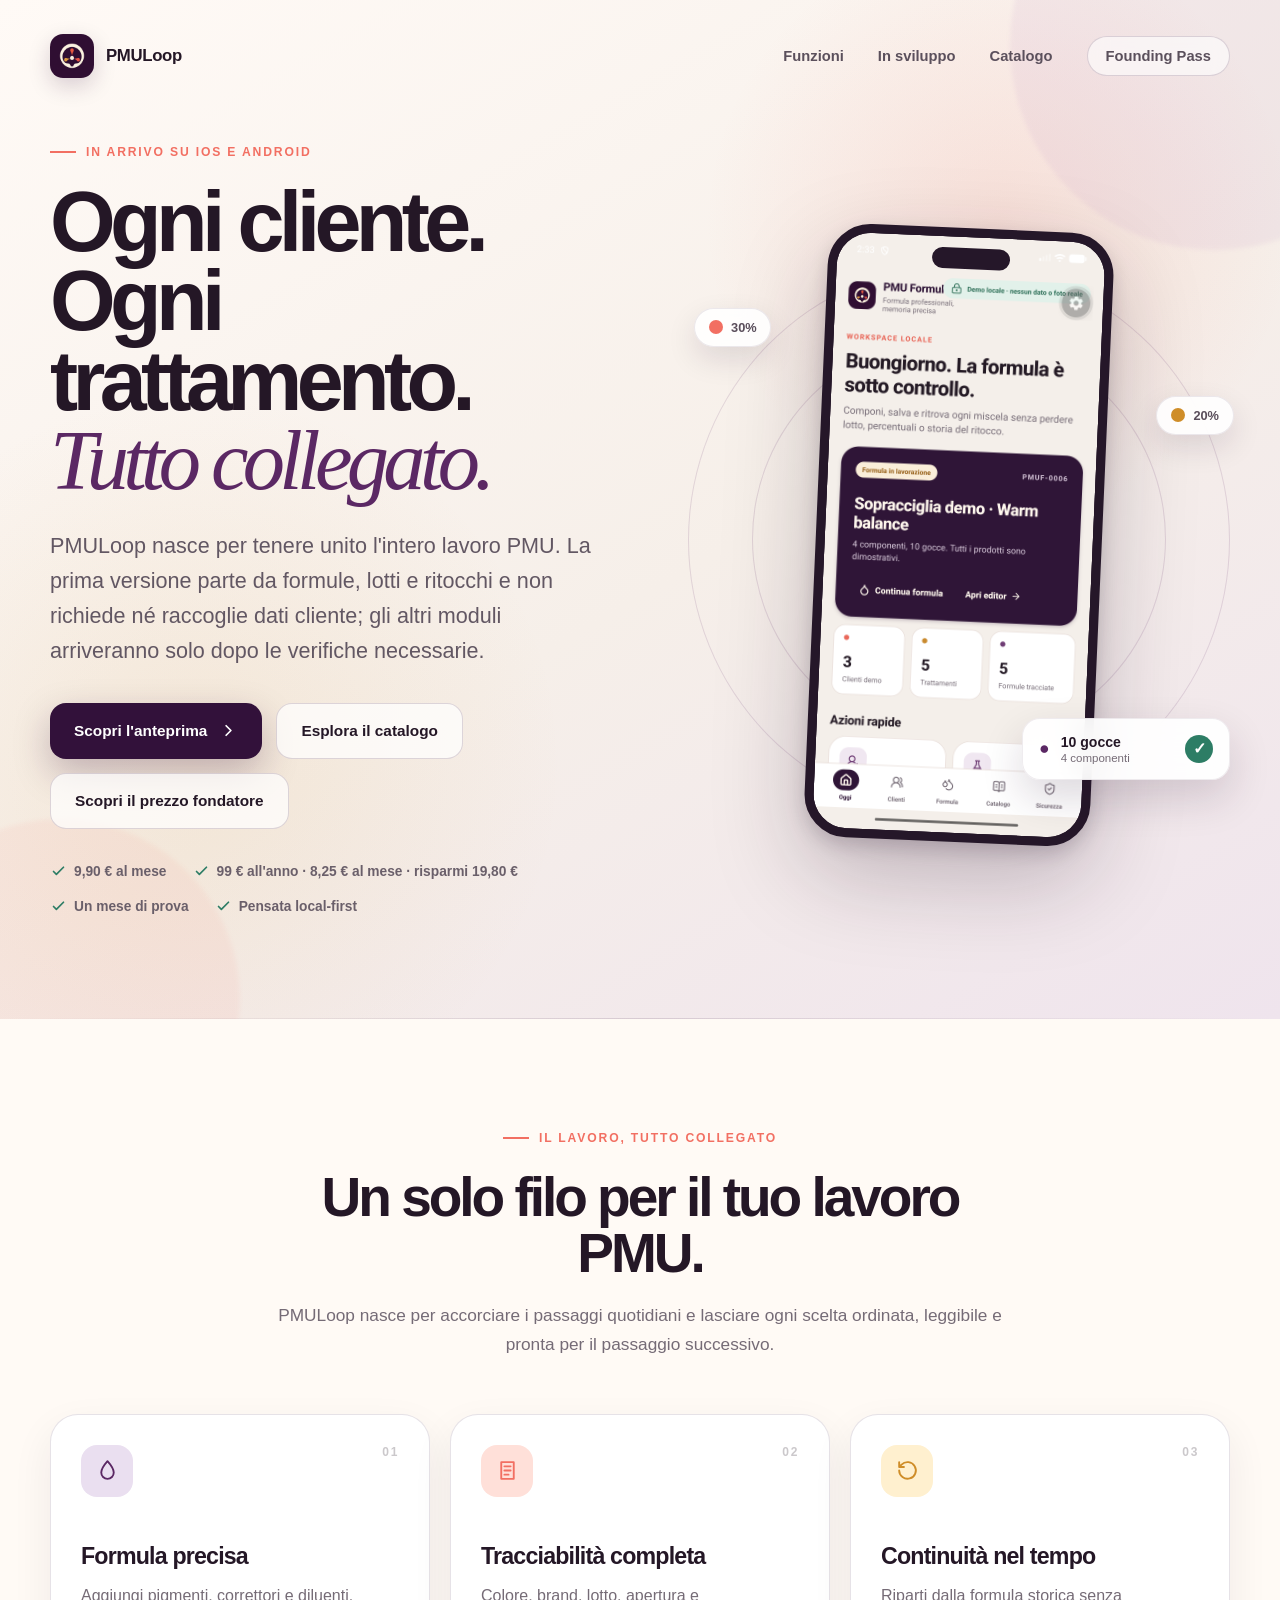
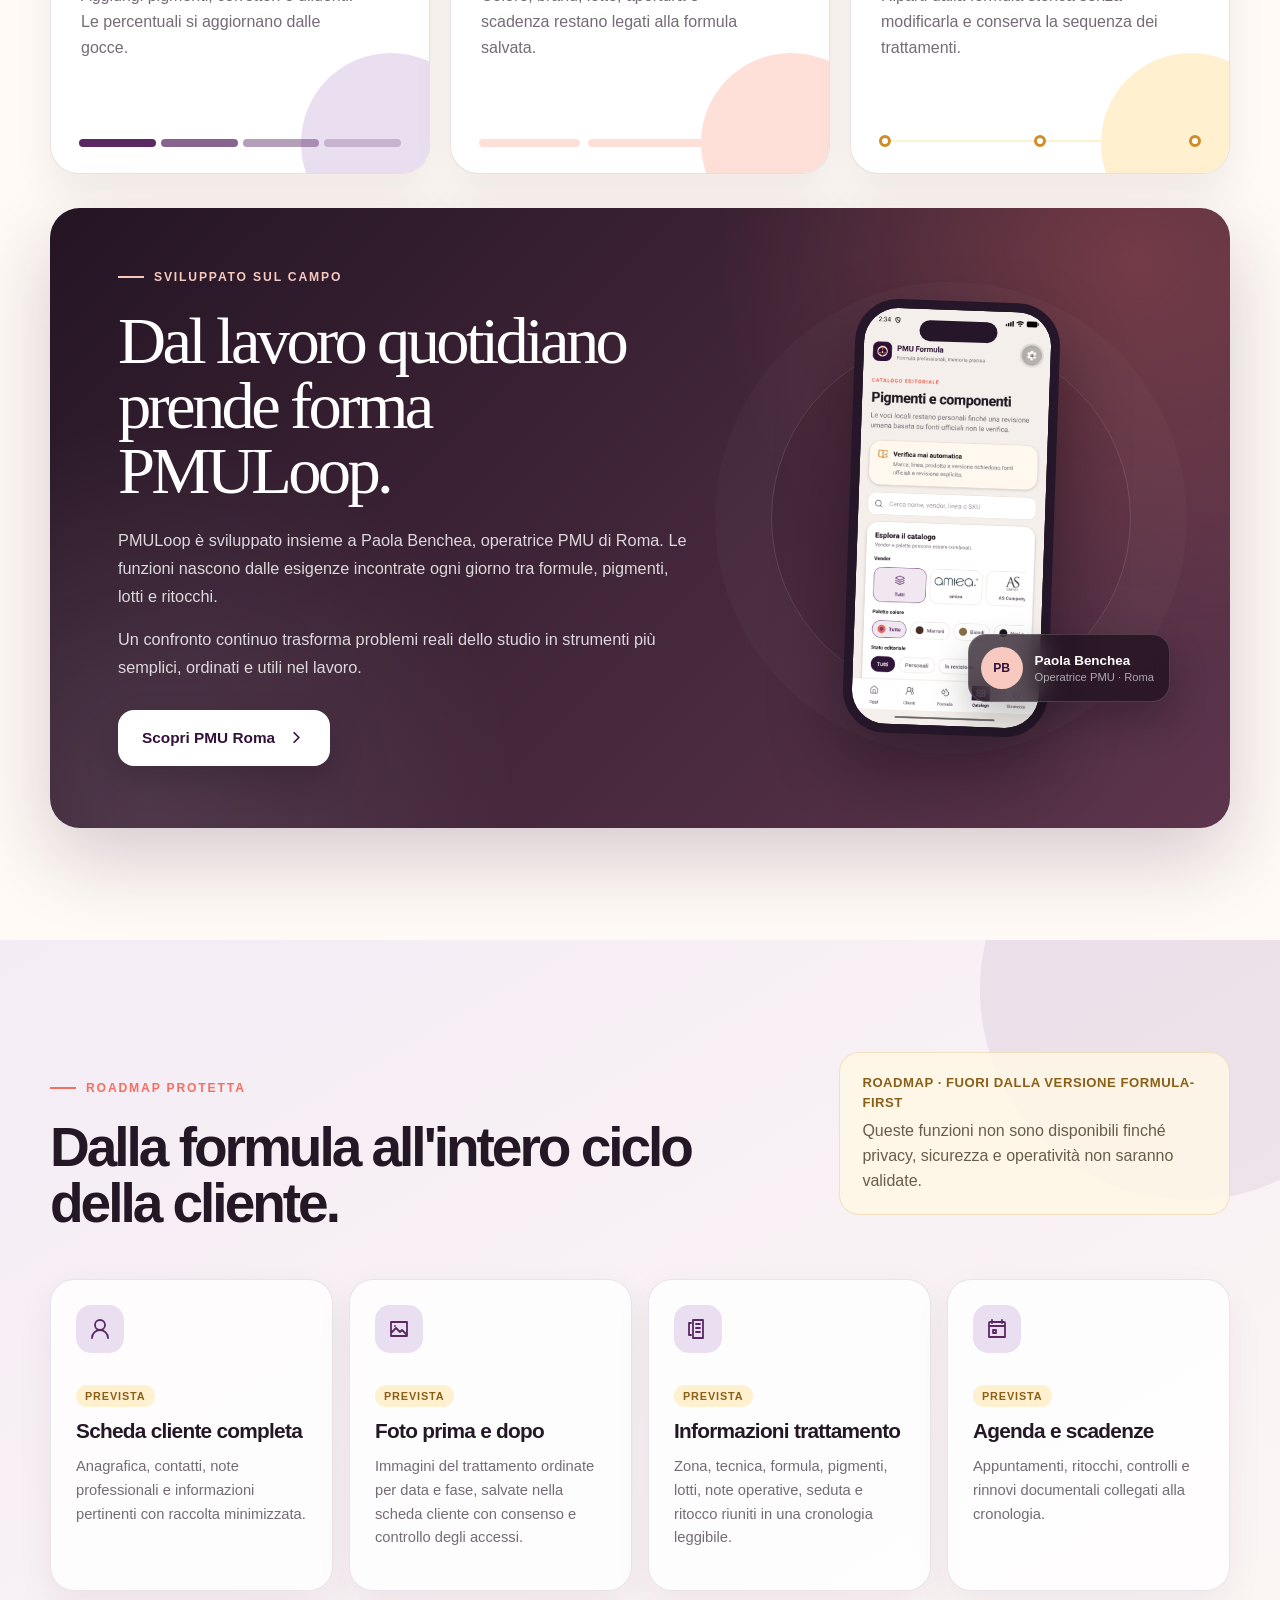
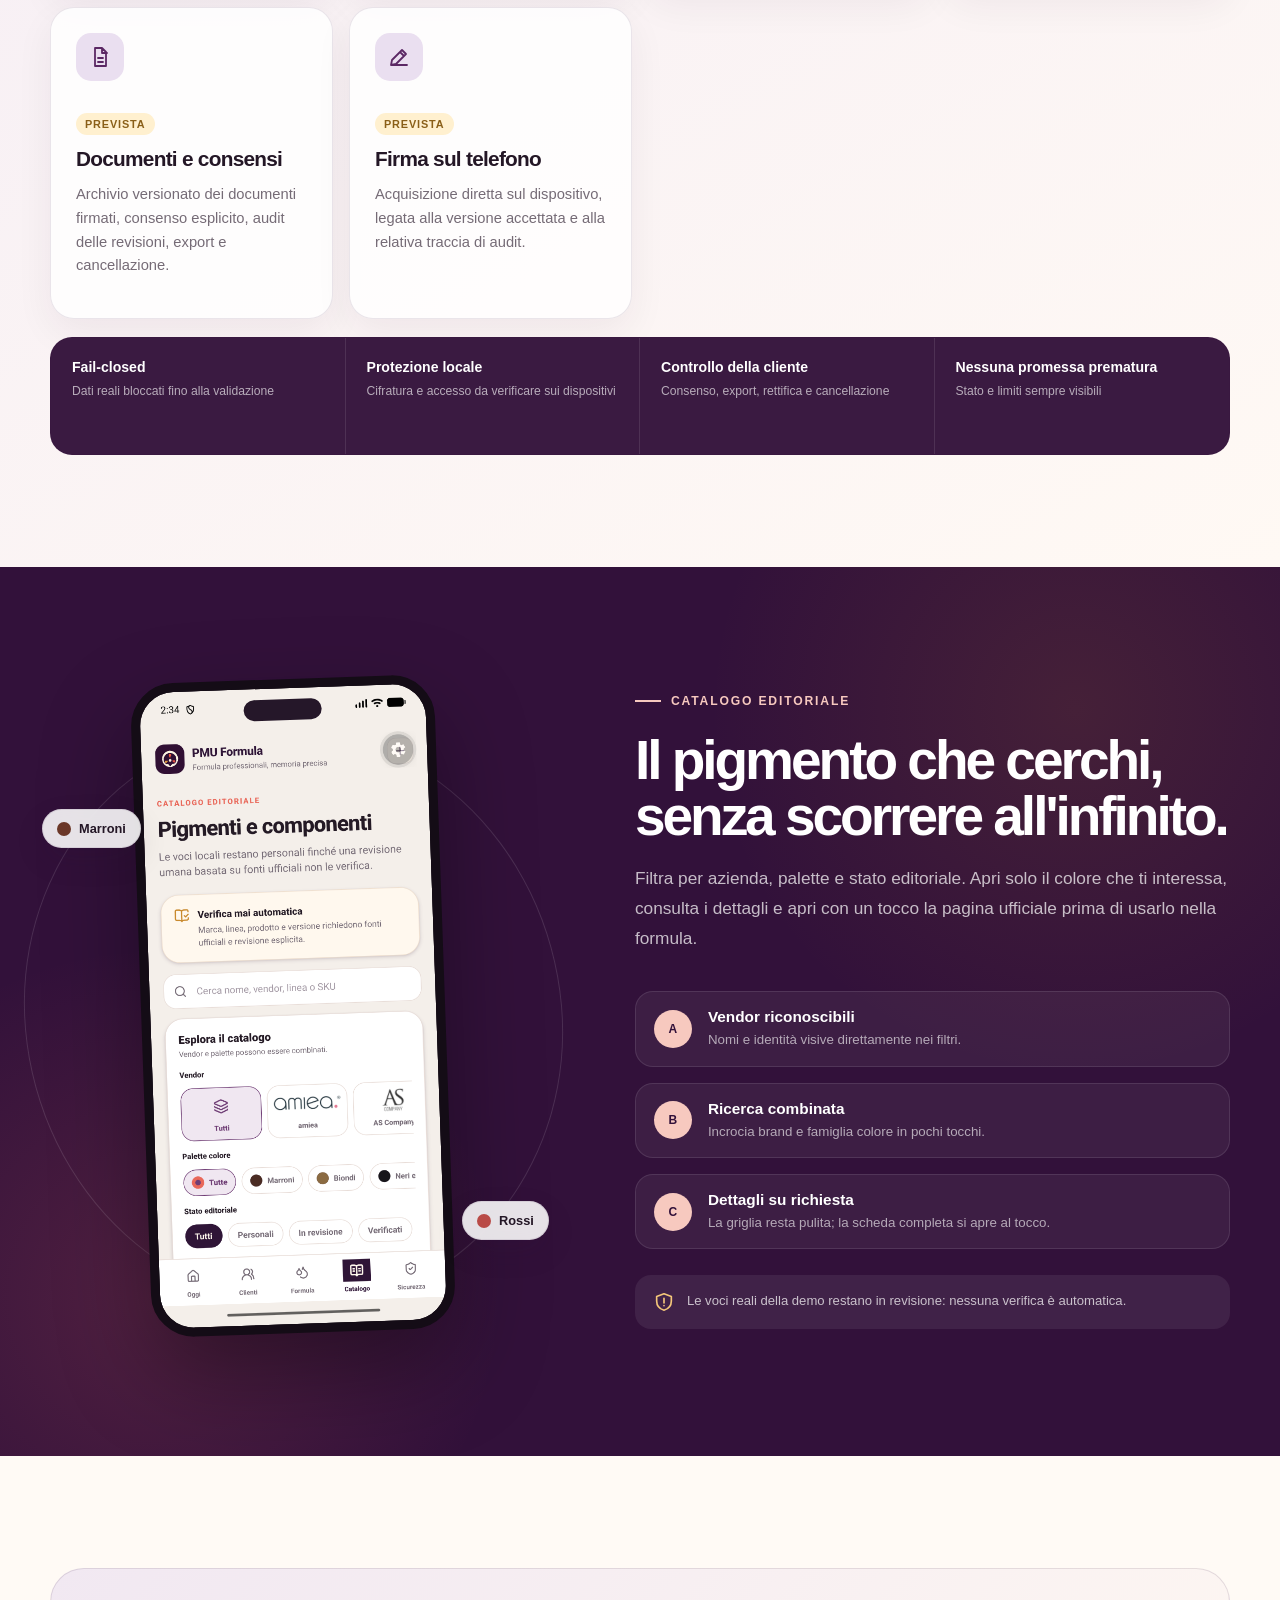
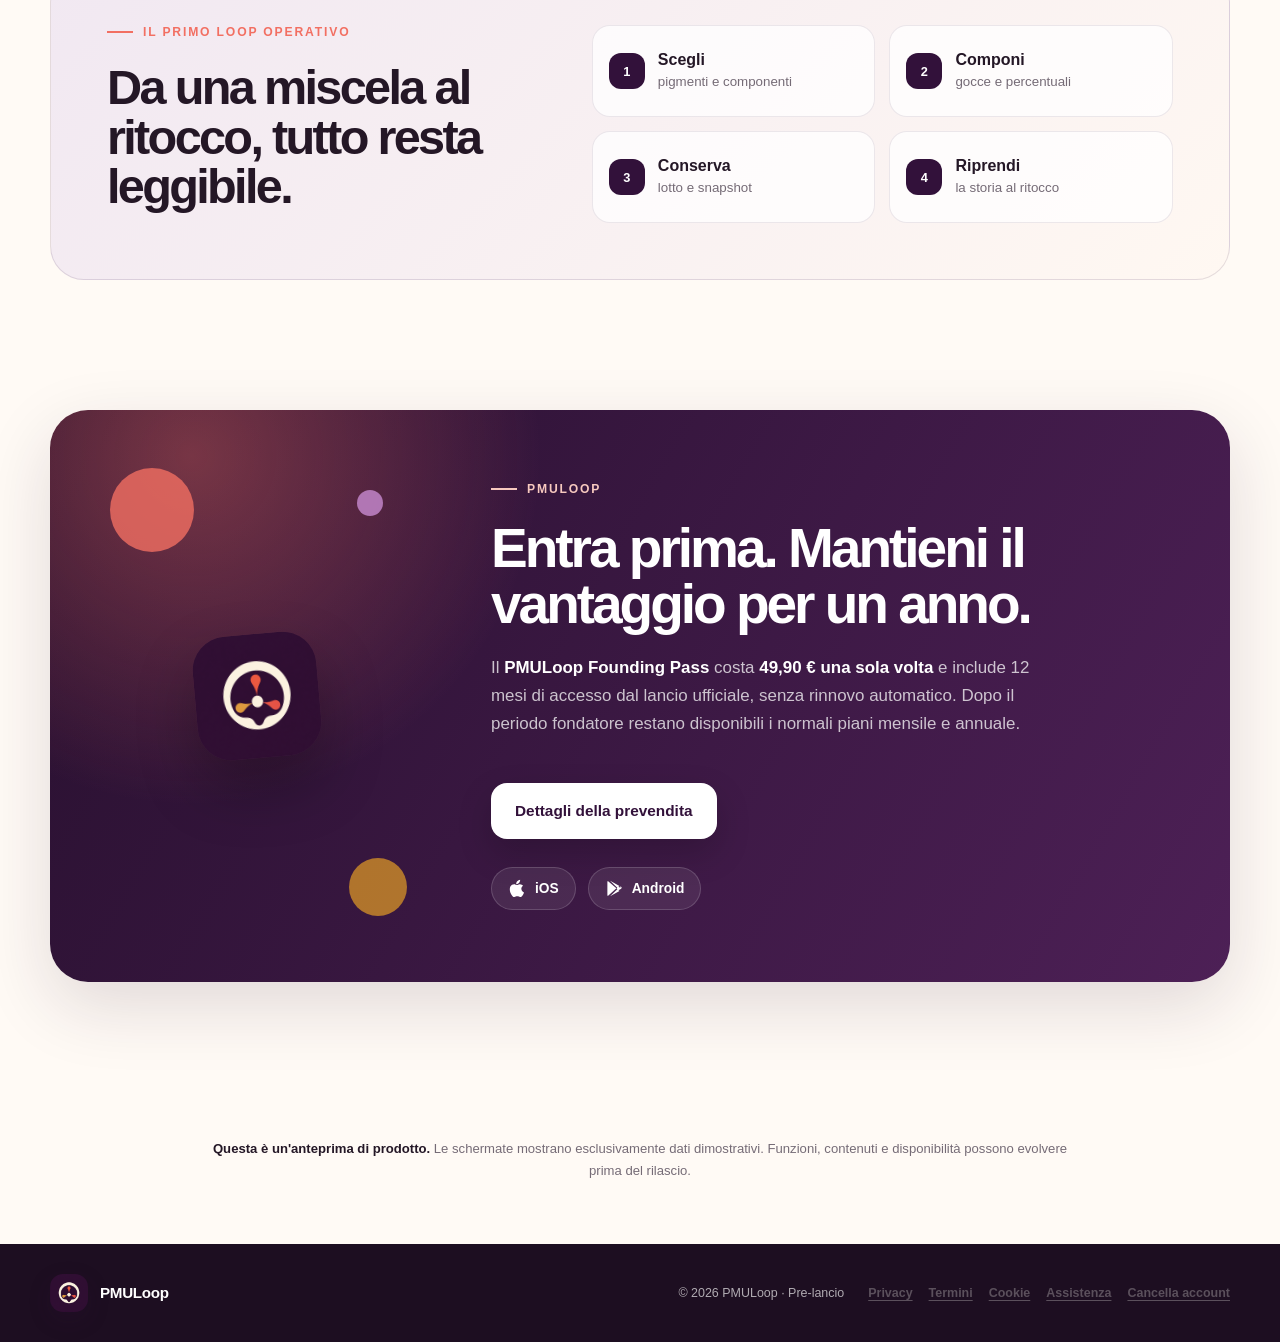
==== commit 5ae0ab0b: "Add PMU Roma collaboration feature" ====
--- a/index.html
+++ b/index.html
@@ -10,17 +10,39 @@
     >
     <link rel="canonical" href="https://pmuloop.com/">
     <meta property="og:type" content="website">
+    <meta property="og:locale" content="it_IT">
+    <meta property="og:site_name" content="PMULoop">
     <meta property="og:url" content="https://pmuloop.com/">
     <meta property="og:title" content="PMULoop — Il tuo lavoro PMU, tutto collegato">
     <meta
       property="og:description"
       content="Un unico filo tra formula, trattamento e ritocco, con schede cliente, documenti, foto e agenda nella roadmap protetta."
     >
-    <meta property="og:image" content="assets/app-home.png">
+    <meta property="og:image" content="https://pmuloop.com/assets/app-home.png">
+    <meta property="og:image:width" content="922">
+    <meta property="og:image:height" content="2048">
+    <meta property="og:image:alt" content="Anteprima dell'app PMULoop con una formula PMU dimostrativa">
     <meta name="twitter:card" content="summary_large_image">
+    <meta name="twitter:title" content="PMULoop — Il tuo lavoro PMU, tutto collegato">
+    <meta
+      name="twitter:description"
+      content="Un unico filo tra formula, trattamento e ritocco, sviluppato a partire dalle esigenze quotidiane del lavoro PMU."
+    >
+    <meta name="twitter:image" content="https://pmuloop.com/assets/app-home.png">
+    <meta name="twitter:image:alt" content="Anteprima dell'app PMULoop con una formula PMU dimostrativa">
     <title>PMULoop — Il workspace per professionisti PMU</title>
     <link rel="icon" href="assets/icon.png">
     <link rel="stylesheet" href="styles.css">
+    <script type="application/ld+json">
+      {
+        "@context": "https://schema.org",
+        "@type": "WebSite",
+        "name": "PMULoop",
+        "url": "https://pmuloop.com/",
+        "description": "Workspace operativo per professionisti PMU, sviluppato a partire dalle esigenze quotidiane del lavoro in studio.",
+        "inLanguage": "it-IT"
+      }
+    </script>
   </head>
   <body>
     <a class="skip-link" href="#contenuto">Vai al contenuto</a>
@@ -147,6 +169,44 @@
               <div class="mini-lineage" aria-hidden="true"><b></b><span></span><b></b><span></span><b></b></div>
             </article>
           </div>
+
+          <section class="field-story reveal" aria-labelledby="field-story-title">
+            <div class="field-story-copy">
+              <p class="eyebrow light"><span></span> Sviluppato sul campo</p>
+              <h3 id="field-story-title">Dal lavoro quotidiano prende forma PMULoop.</h3>
+              <p>
+                PMULoop è sviluppato insieme a Paola Benchea, operatrice PMU di Roma. Le funzioni
+                nascono dalle esigenze incontrate ogni giorno tra formule,
+                pigmenti, lotti e ritocchi.
+              </p>
+              <p class="field-story-note">
+                Un confronto continuo trasforma problemi reali dello studio in strumenti più
+                semplici, ordinati e utili nel lavoro.
+              </p>
+              <a class="button button-light field-story-link" href="https://www.pmuroma.it/" target="_blank" rel="noopener noreferrer">
+                Scopri PMU Roma
+                <svg viewBox="0 0 24 24" aria-hidden="true"><path d="m9 18 6-6-6-6" /></svg>
+              </a>
+            </div>
+
+            <div class="field-story-visual" aria-label="Anteprima del catalogo PMULoop">
+              <div class="field-story-orb" aria-hidden="true"></div>
+              <div class="field-story-badge">
+                <span aria-hidden="true">PB</span>
+                <div><strong>Paola Benchea</strong><small>Operatrice PMU · Roma</small></div>
+              </div>
+              <div class="phone field-phone">
+                <div class="phone-speaker" aria-hidden="true"></div>
+                <img
+                  src="assets/app-catalog.png"
+                  alt="Schermata del catalogo PMULoop"
+                  width="922"
+                  height="2048"
+                  loading="lazy"
+                >
+              </div>
+            </div>
+          </section>
         </div>
       </section>
 
--- a/styles.css
+++ b/styles.css
@@ -650,6 +650,121 @@
   gap: 20px;
 }
 
+.field-story {
+  position: relative;
+  display: grid;
+  grid-template-columns: minmax(0, 1.15fr) minmax(300px, 0.85fr);
+  align-items: center;
+  gap: 52px;
+  min-height: 520px;
+  margin-top: 34px;
+  padding: 62px 68px;
+  overflow: hidden;
+  border-radius: 30px;
+  color: var(--white);
+  background:
+    radial-gradient(circle at 92% 8%, rgba(242, 111, 98, 0.25), transparent 34%),
+    radial-gradient(circle at 8% 94%, rgba(234, 223, 240, 0.12), transparent 30%),
+    linear-gradient(135deg, #241524, #5d354c);
+  box-shadow: 0 30px 80px rgba(50, 17, 58, 0.2);
+}
+
+.field-story-copy {
+  position: relative;
+  z-index: 2;
+}
+
+.field-story-copy h3 {
+  max-width: 650px;
+  margin-bottom: 24px;
+  font-family: Georgia, "Times New Roman", serif;
+  font-size: clamp(2.75rem, 5.2vw, 4.7rem);
+  font-weight: 500;
+  line-height: 0.98;
+  letter-spacing: -0.055em;
+}
+
+.field-story-copy > p:not(.eyebrow) {
+  max-width: 630px;
+  margin-bottom: 16px;
+  color: rgba(255, 255, 255, 0.82);
+  font-size: 1.02rem;
+  line-height: 1.7;
+}
+
+.field-story-copy .field-story-note {
+  color: rgba(255, 255, 255, 0.64);
+}
+
+.field-story-link {
+  margin-top: 12px;
+}
+
+.field-story-visual {
+  position: relative;
+  display: grid;
+  min-height: 390px;
+  place-items: center;
+}
+
+.field-story-orb {
+  position: absolute;
+  width: 360px;
+  height: 360px;
+  border: 1px solid rgba(255, 255, 255, 0.13);
+  border-radius: 50%;
+  box-shadow: 0 0 0 56px rgba(255, 255, 255, 0.025);
+}
+
+.field-phone {
+  width: 205px;
+  transform: rotate(2deg);
+  box-shadow: 0 32px 70px rgba(10, 4, 12, 0.42);
+}
+
+.field-story-badge {
+  position: absolute;
+  z-index: 5;
+  right: -8px;
+  bottom: 32px;
+  display: flex;
+  align-items: center;
+  gap: 12px;
+  padding: 12px 15px 12px 12px;
+  border: 1px solid rgba(255, 255, 255, 0.16);
+  border-radius: 18px;
+  background: rgba(28, 15, 27, 0.72);
+  box-shadow: 0 18px 38px rgba(0, 0, 0, 0.24);
+  backdrop-filter: blur(14px);
+}
+
+.field-story-badge > span {
+  display: grid;
+  width: 42px;
+  height: 42px;
+  border-radius: 50%;
+  color: var(--plum);
+  background: #f7c9bf;
+  font-size: 0.76rem;
+  font-weight: 900;
+  place-items: center;
+}
+
+.field-story-badge strong,
+.field-story-badge small {
+  display: block;
+}
+
+.field-story-badge strong {
+  margin-bottom: 3px;
+  font-size: 0.84rem;
+}
+
+.field-story-badge small {
+  color: rgba(255, 255, 255, 0.62);
+  font-size: 0.7rem;
+}
+
 .feature-card {
   position: relative;
   min-height: 360px;
@@ -1410,6 +1525,20 @@
     grid-template-columns: 1fr;
   }
 
+  .field-story {
+    grid-template-columns: 1fr;
+    gap: 28px;
+    padding: 52px;
+  }
+
+  .field-story-visual {
+    min-height: 430px;
+  }
+
+  .field-story-badge {
+    right: calc(50% - 190px);
+  }
+
   .planned-heading {
     grid-template-columns: 1fr;
     gap: 26px;
@@ -1565,6 +1694,38 @@
   .feature-card {
     padding: 26px;
     border-radius: 24px;
+  }
+
+  .field-story {
+    min-height: 0;
+    padding: 34px 24px 28px;
+    border-radius: 24px;
+  }
+
+  .field-story-copy h3 {
+    font-size: 2.65rem;
+  }
+
+  .field-story-copy > p:not(.eyebrow) {
+    font-size: 0.96rem;
+  }
+
+  .field-story-visual {
+    min-height: 400px;
+  }
+
+  .field-phone {
+    width: 188px;
+  }
+
+  .field-story-orb {
+    width: 300px;
+    height: 300px;
+  }
+
+  .field-story-badge {
+    right: 0;
+    bottom: 22px;
   }
 
   .planned-grid,
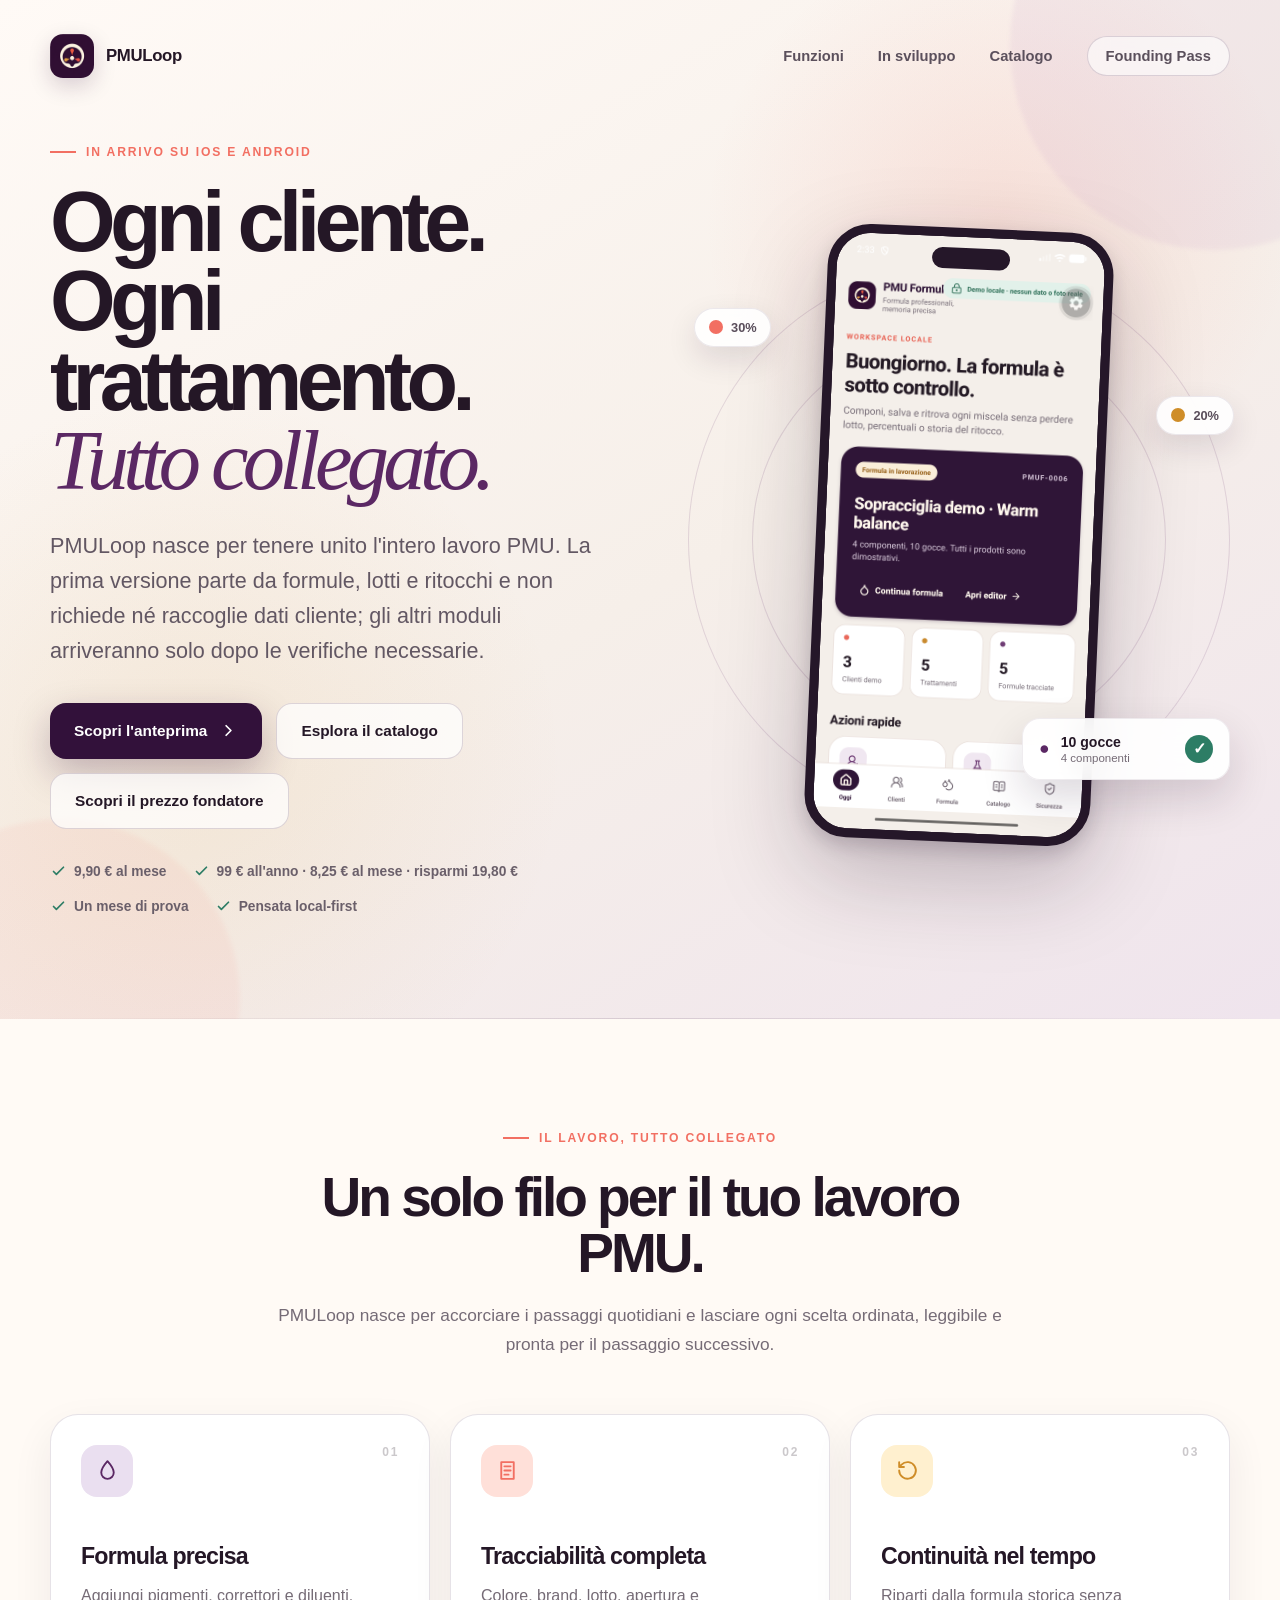
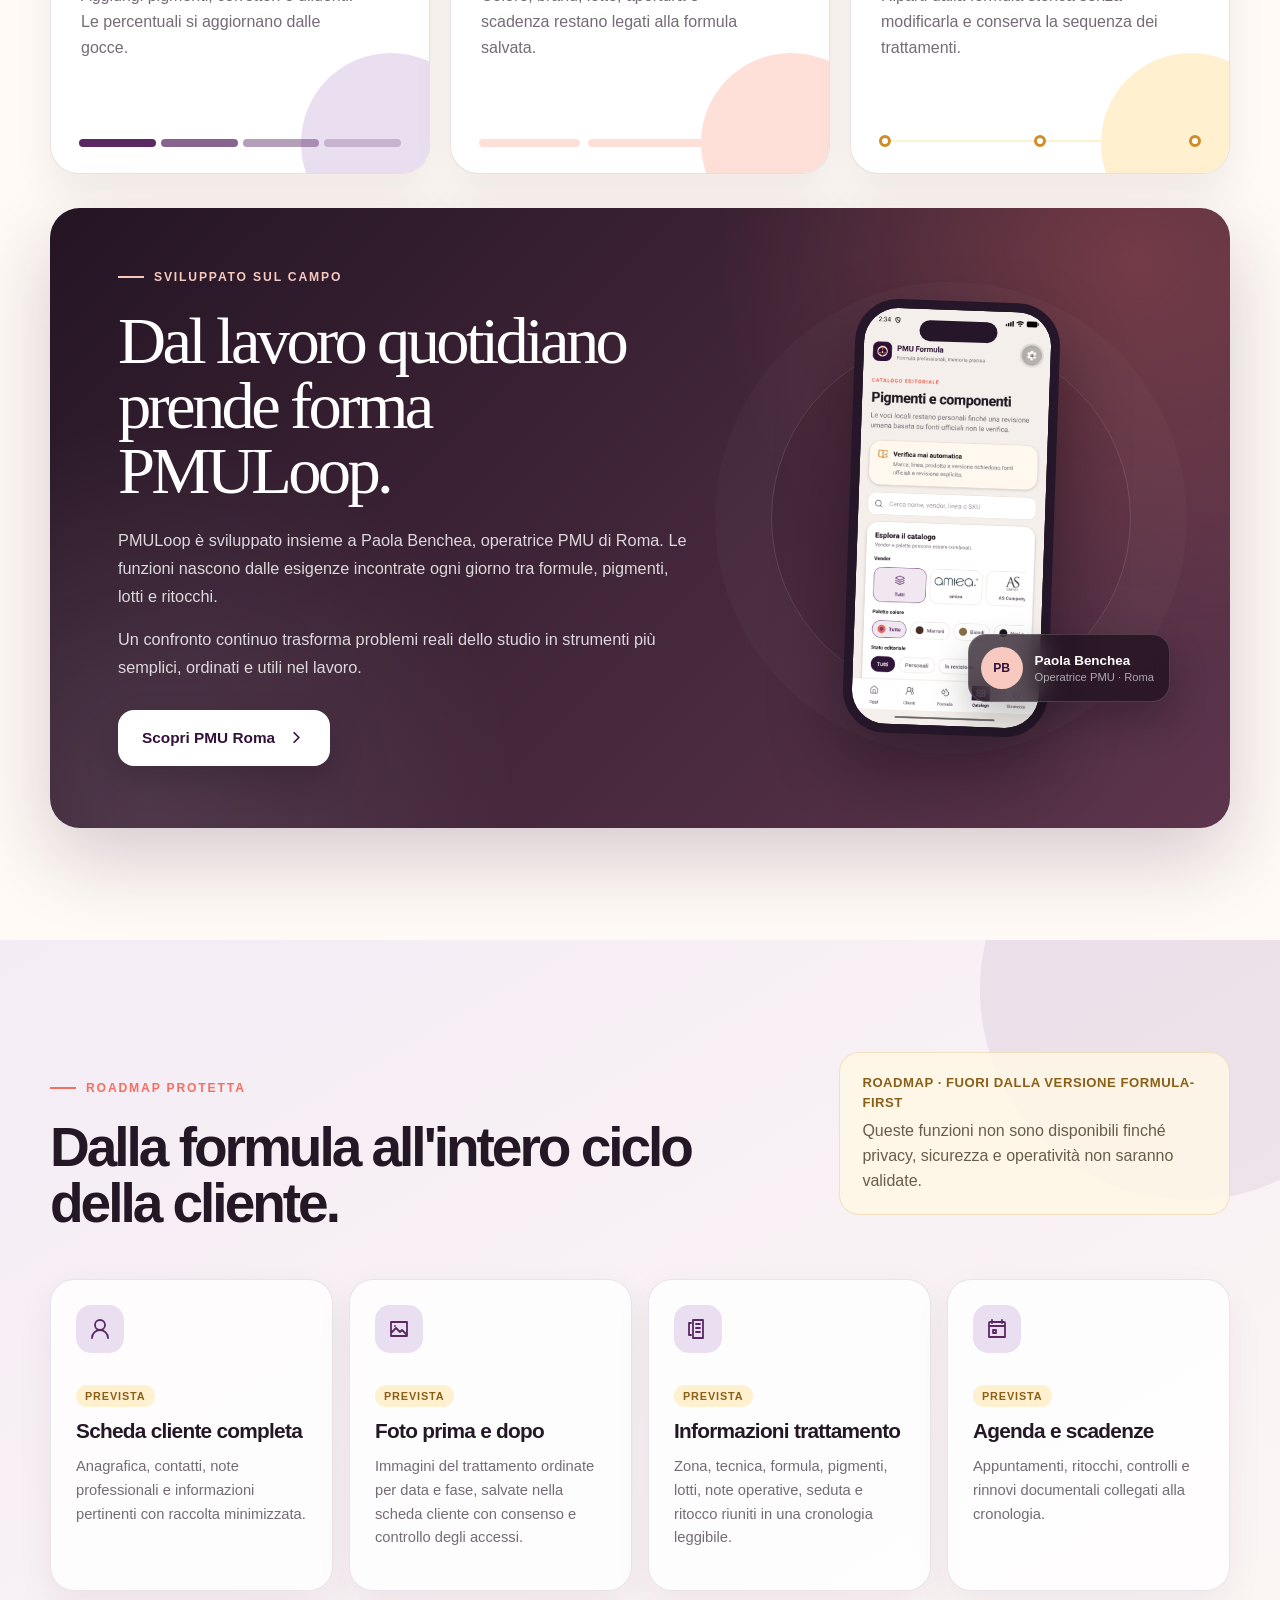
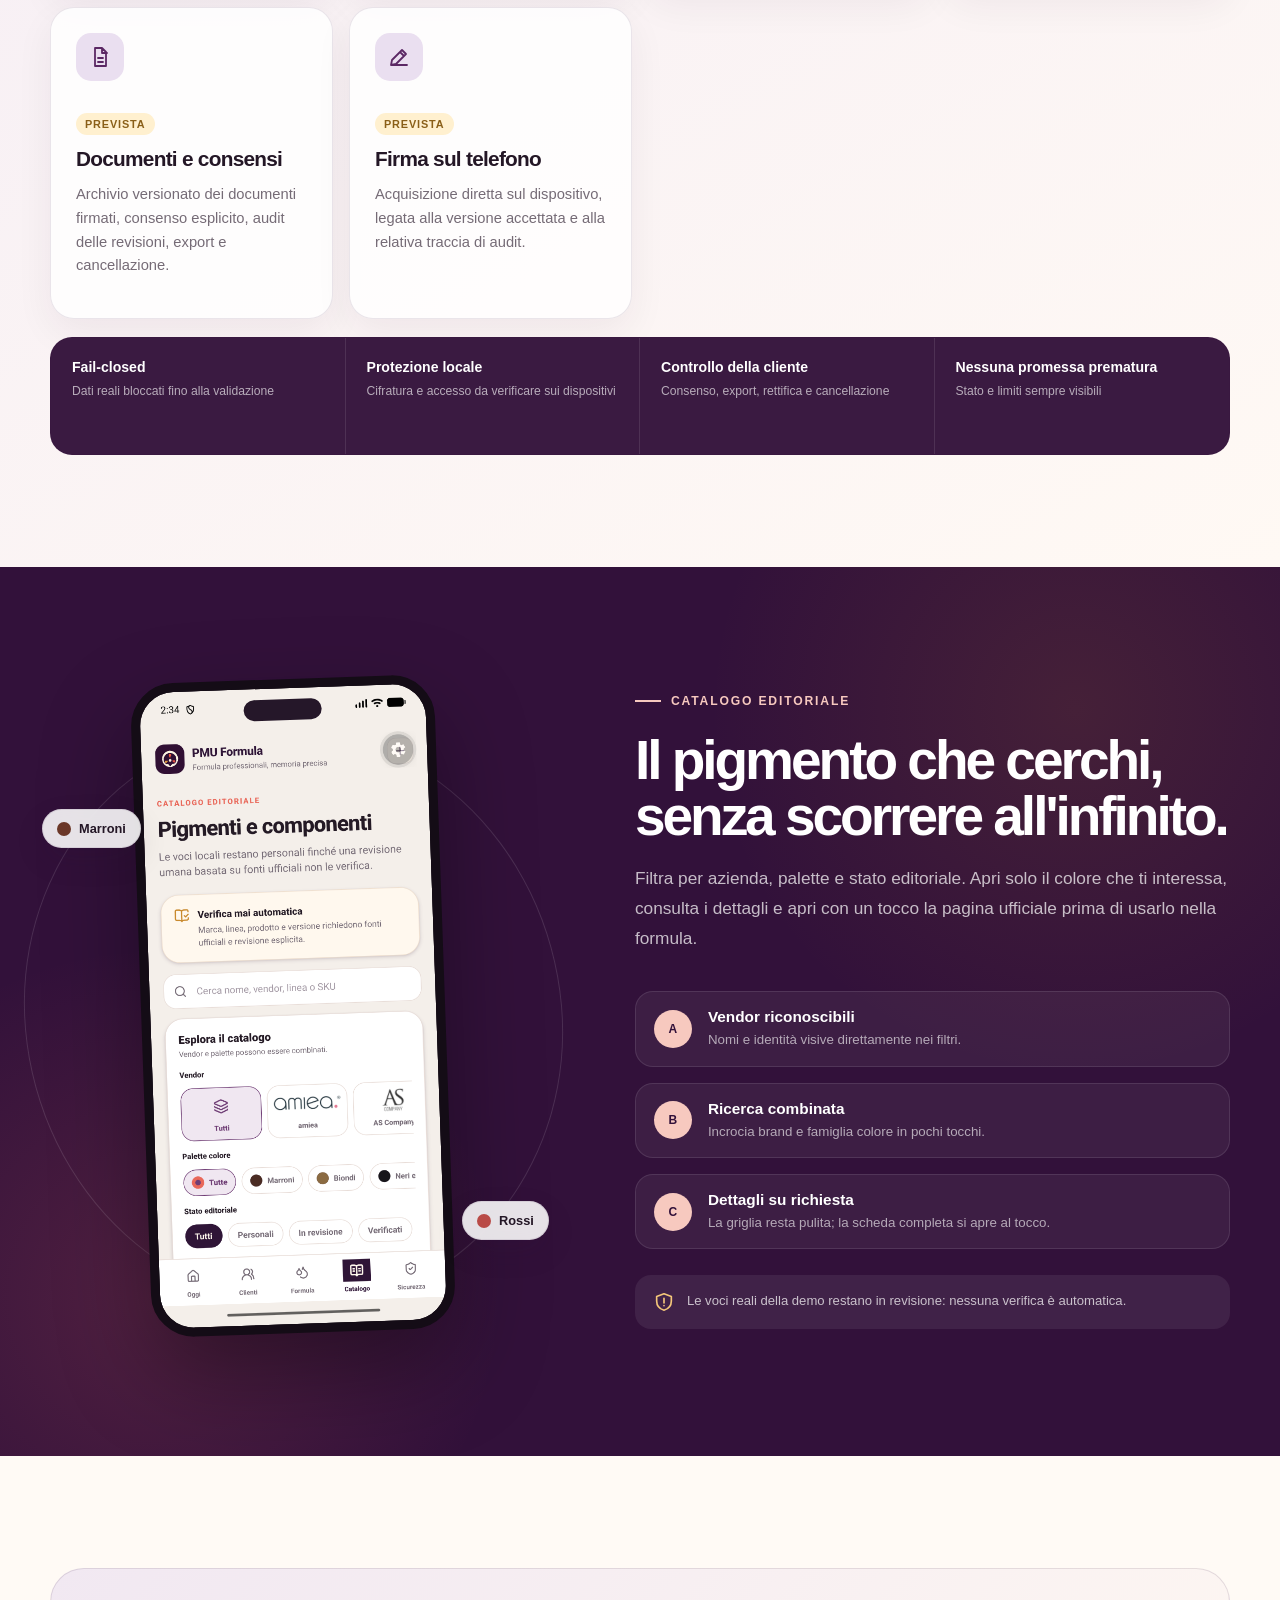
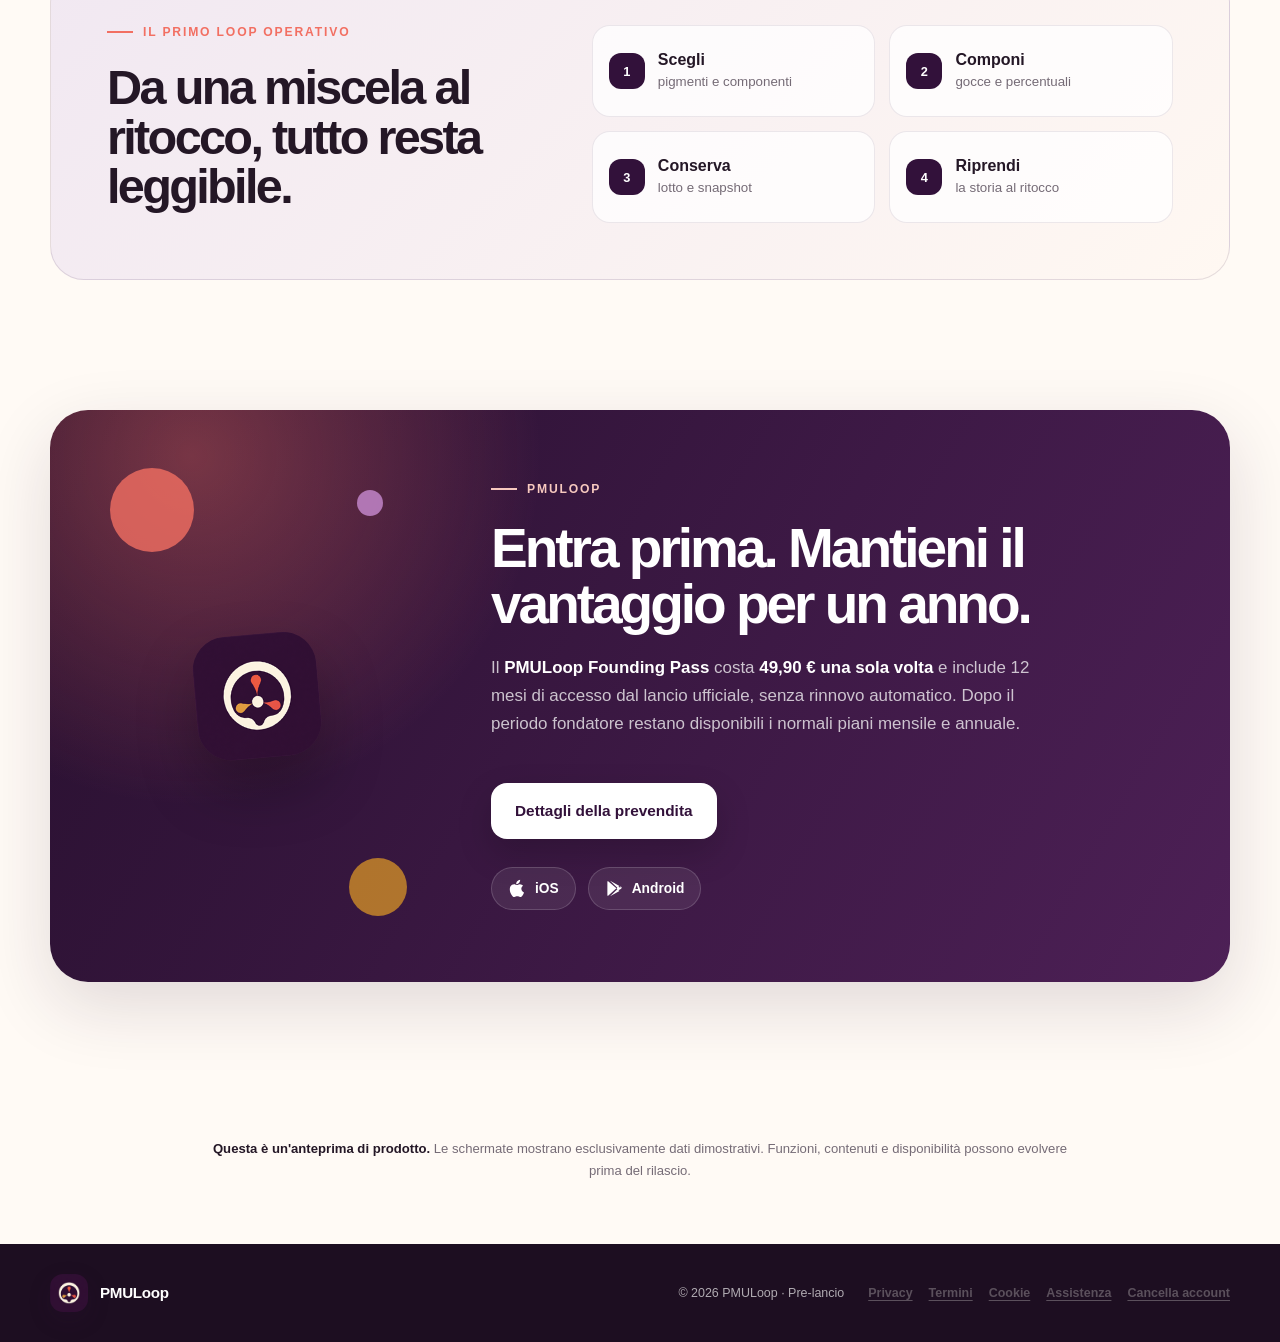
==== commit 65bc78a7: "Improve SEO metadata and sitemap" ====
--- a/index.html
+++ b/index.html
@@ -4,6 +4,7 @@
     <meta charset="utf-8">
     <meta name="viewport" content="width=device-width, initial-scale=1">
     <meta name="theme-color" content="#301239">
+    <meta name="robots" content="index, follow, max-image-preview:large">
     <meta
       name="description"
       content="PMULoop è il workspace operativo per professionisti PMU: formule e lotti oggi, clienti, documenti, foto, agenda e ritocchi nella roadmap protetta."
@@ -18,20 +19,21 @@
       property="og:description"
       content="Un unico filo tra formula, trattamento e ritocco, con schede cliente, documenti, foto e agenda nella roadmap protetta."
     >
-    <meta property="og:image" content="https://pmuloop.com/assets/app-home.png">
-    <meta property="og:image:width" content="922">
-    <meta property="og:image:height" content="2048">
-    <meta property="og:image:alt" content="Anteprima dell'app PMULoop con una formula PMU dimostrativa">
+    <meta property="og:image" content="https://pmuloop.com/assets/pmuloop-social-preview.png">
+    <meta property="og:image:width" content="1200">
+    <meta property="og:image:height" content="630">
+    <meta property="og:image:alt" content="PMULoop, il workspace professionale per formule, pigmenti, lotti e ritocchi PMU">
     <meta name="twitter:card" content="summary_large_image">
     <meta name="twitter:title" content="PMULoop — Il tuo lavoro PMU, tutto collegato">
     <meta
       name="twitter:description"
       content="Un unico filo tra formula, trattamento e ritocco, sviluppato a partire dalle esigenze quotidiane del lavoro PMU."
     >
-    <meta name="twitter:image" content="https://pmuloop.com/assets/app-home.png">
-    <meta name="twitter:image:alt" content="Anteprima dell'app PMULoop con una formula PMU dimostrativa">
+    <meta name="twitter:image" content="https://pmuloop.com/assets/pmuloop-social-preview.png">
+    <meta name="twitter:image:alt" content="PMULoop, il workspace professionale per formule, pigmenti, lotti e ritocchi PMU">
     <title>PMULoop — Il workspace per professionisti PMU</title>
-    <link rel="icon" href="assets/icon.png">
+    <link rel="icon" type="image/png" sizes="192x192" href="/assets/icon-192.png">
+    <link rel="apple-touch-icon" href="/assets/icon-192.png">
     <link rel="stylesheet" href="styles.css">
     <script type="application/ld+json">
       {
@@ -39,6 +41,7 @@
         "@type": "WebSite",
         "name": "PMULoop",
         "url": "https://pmuloop.com/",
+        "image": "https://pmuloop.com/assets/pmuloop-social-preview.png",
         "description": "Workspace operativo per professionisti PMU, sviluppato a partire dalle esigenze quotidiane del lavoro in studio.",
         "inLanguage": "it-IT"
       }
@@ -50,7 +53,7 @@
     <header class="site-header">
       <div class="container nav-shell">
         <a class="brand" href="#inizio" aria-label="PMULoop, torna all'inizio">
-          <img src="assets/icon.png" alt="" width="44" height="44">
+          <img src="/assets/icon-192.png" alt="" width="44" height="44" decoding="async">
           <span>PMULoop</span>
         </a>
         <nav aria-label="Navigazione principale">
@@ -116,6 +119,8 @@
                 alt="Schermata principale di PMULoop con una formula dimostrativa in lavorazione"
                 width="922"
                 height="2048"
+                decoding="async"
+                fetchpriority="high"
               >
             </div>
             <div class="formula-float" aria-hidden="true">
@@ -203,6 +208,7 @@
                   width="922"
                   height="2048"
                   loading="lazy"
+                  decoding="async"
                 >
               </div>
             </div>
@@ -296,6 +302,8 @@
                 alt="Catalogo PMULoop con filtri per vendor, palette colore e stato editoriale"
                 width="922"
                 height="2048"
+                loading="lazy"
+                decoding="async"
               >
             </div>
             <div class="catalog-swatch swatch-one" aria-hidden="true"><span></span> Marroni</div>
@@ -354,7 +362,7 @@
             <span class="launch-drop drop-one"></span>
             <span class="launch-drop drop-two"></span>
             <span class="launch-drop drop-three"></span>
-            <img src="assets/icon.png" alt="" width="124" height="124">
+            <img src="/assets/icon-192.png" alt="" width="124" height="124" loading="lazy" decoding="async">
           </div>
           <div class="launch-copy">
             <p class="eyebrow light"><span></span> PMULoop</p>
@@ -392,7 +400,7 @@
     <footer>
       <div class="container footer-shell">
         <a class="brand brand-footer" href="#inizio">
-          <img src="assets/icon.png" alt="" width="38" height="38">
+          <img src="/assets/icon-192.png" alt="" width="38" height="38" loading="lazy" decoding="async">
           <span>PMULoop</span>
         </a>
         <div class="footer-meta">
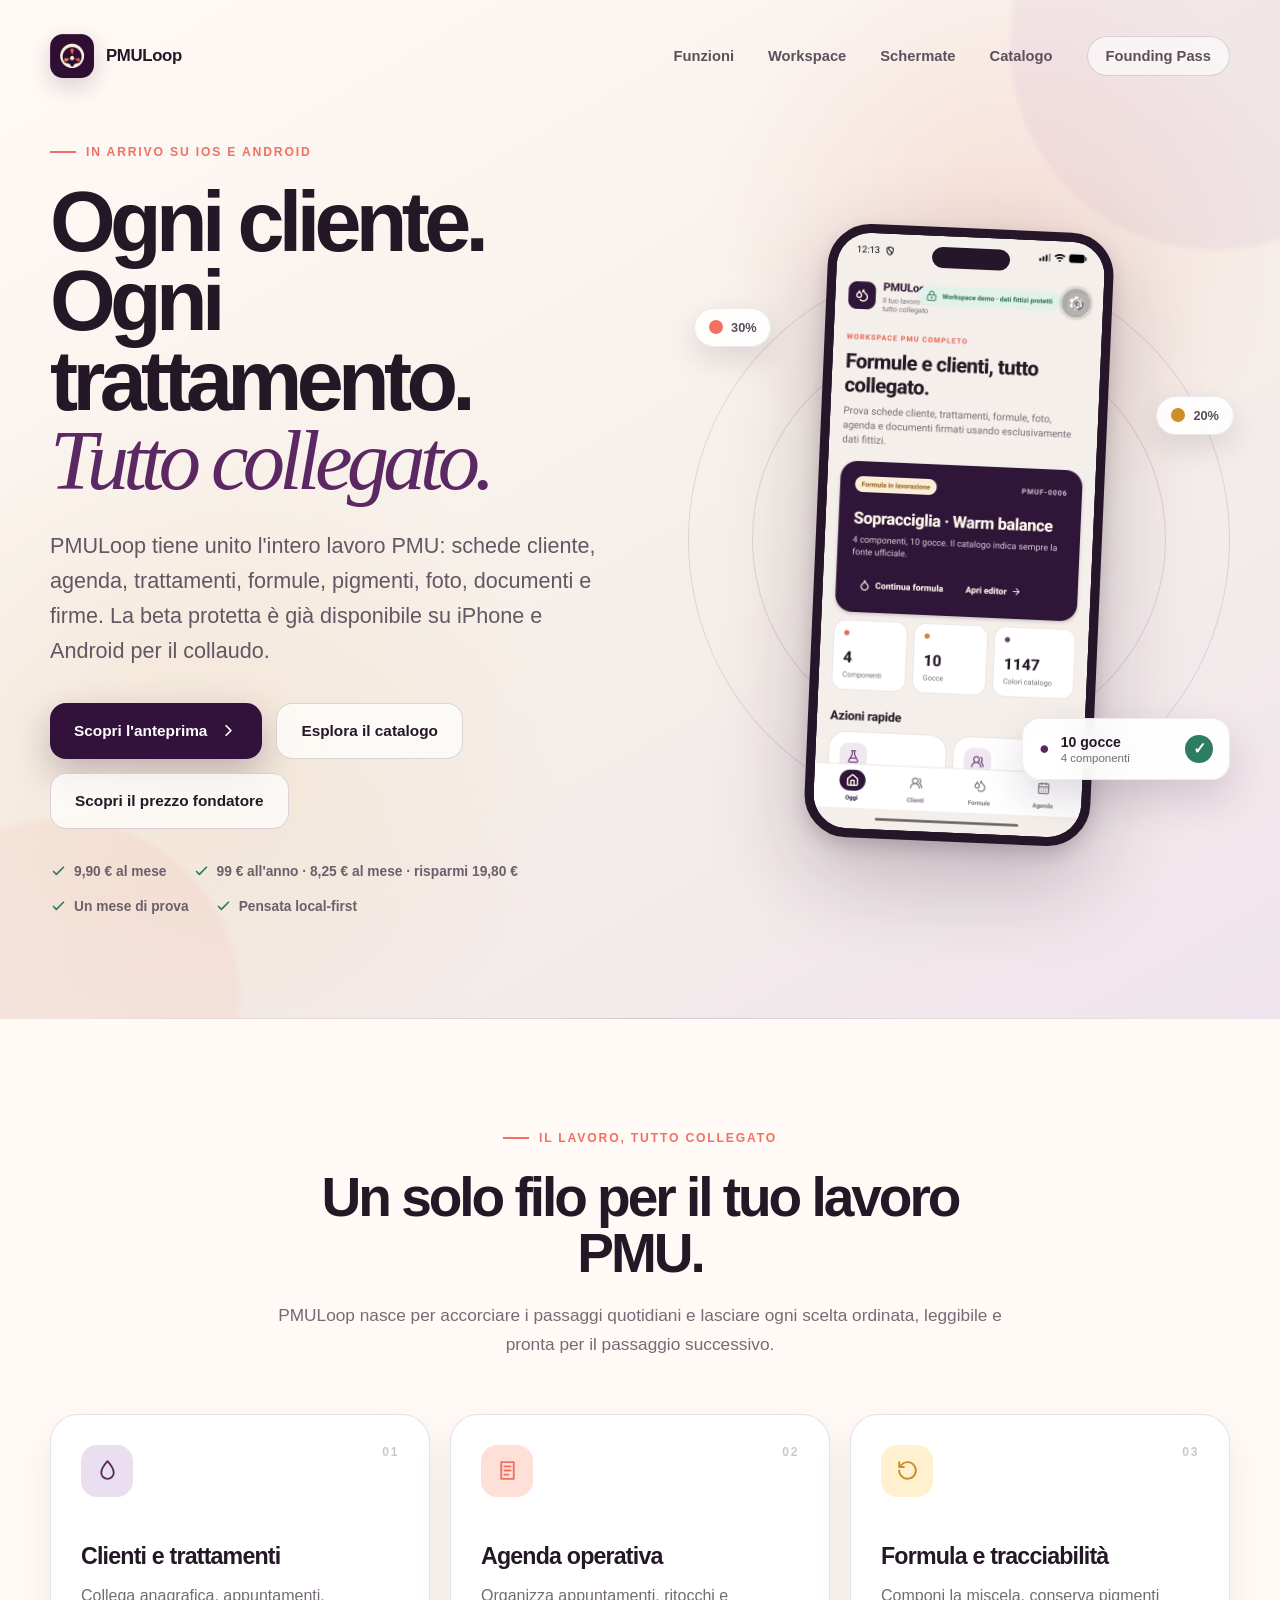
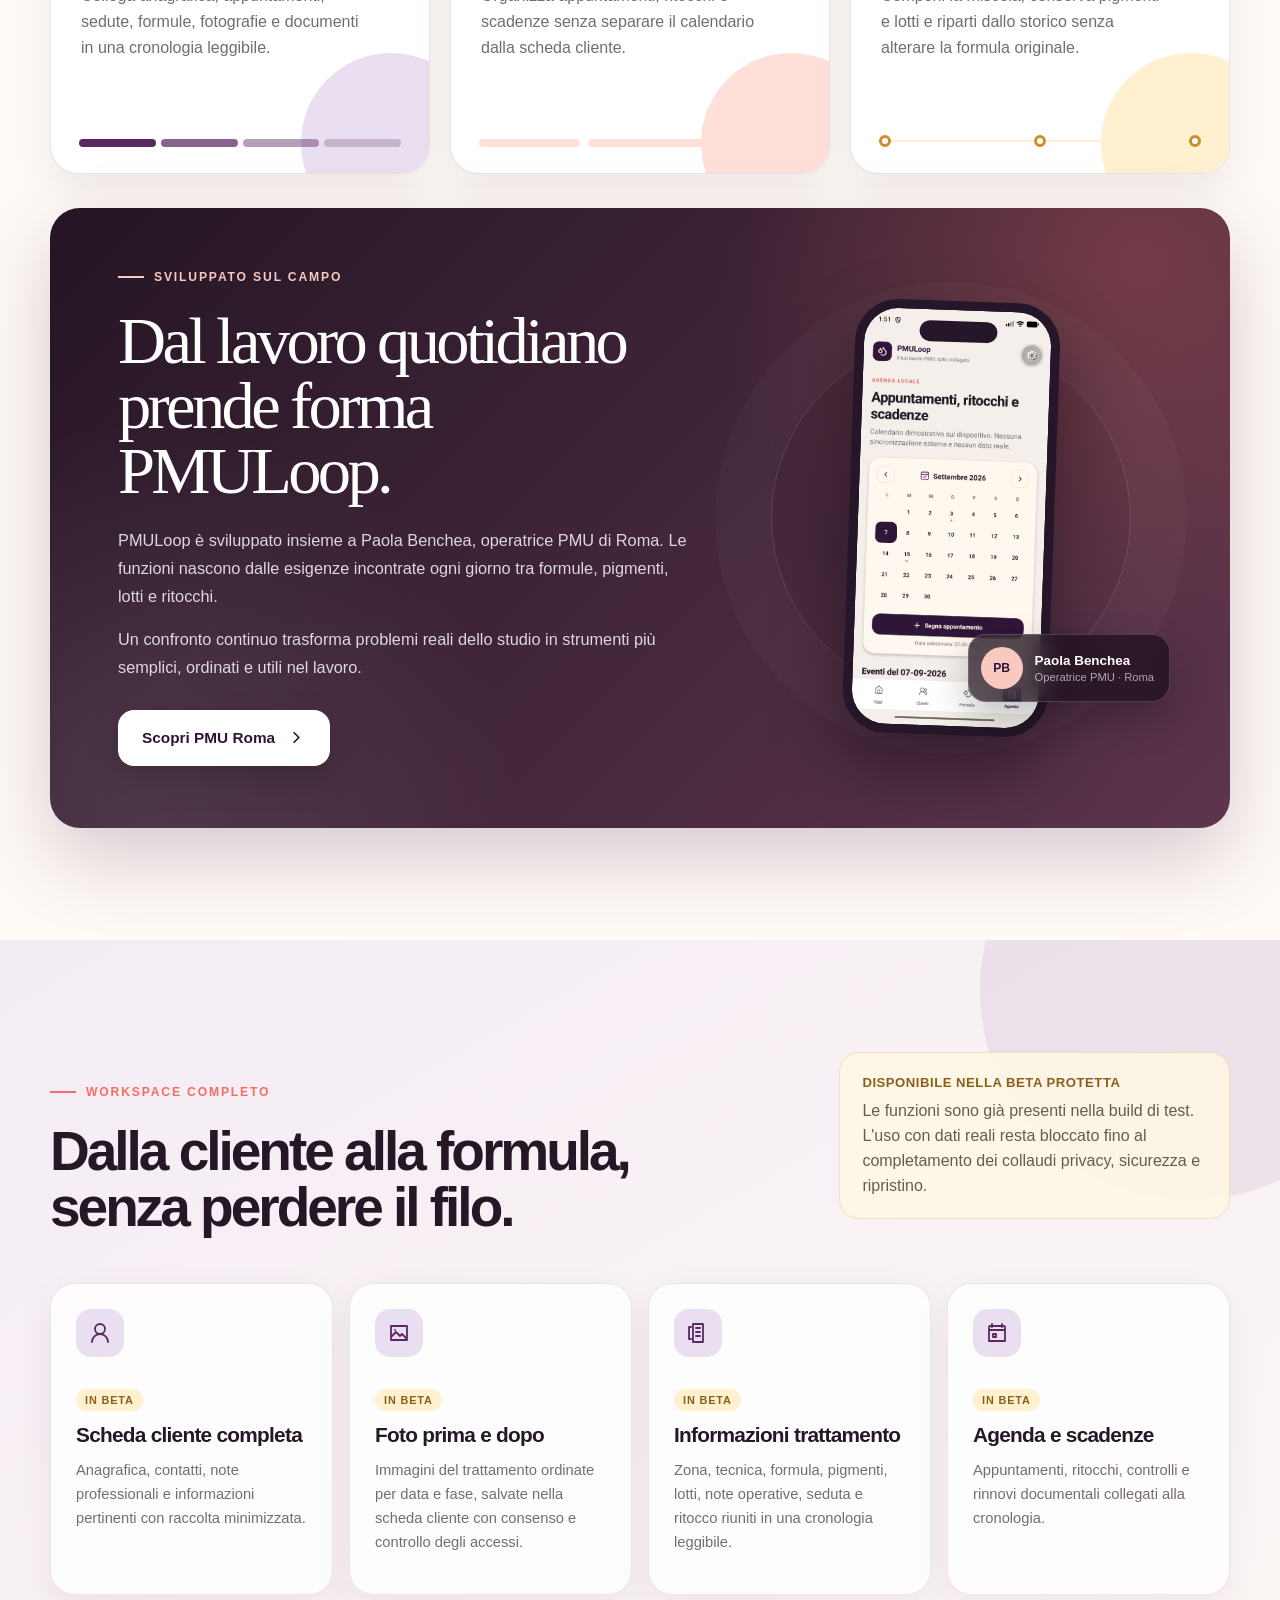
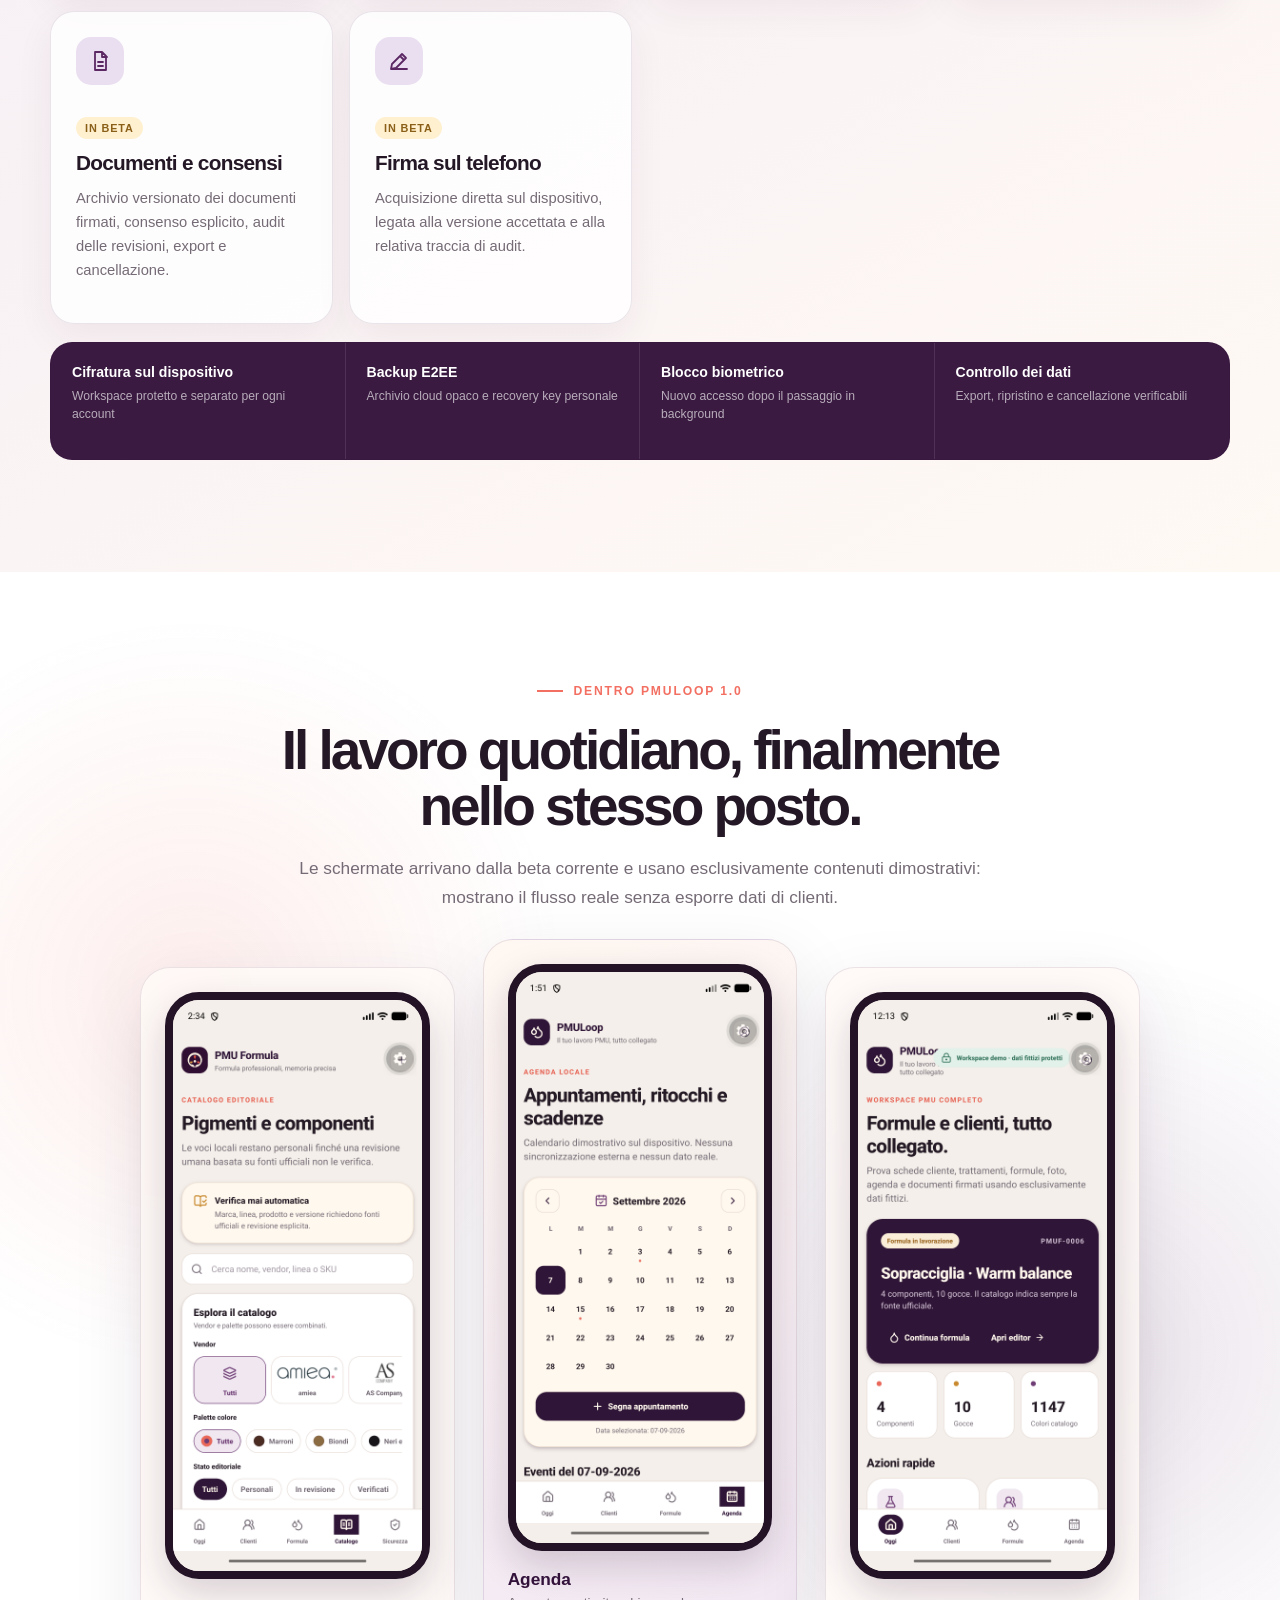
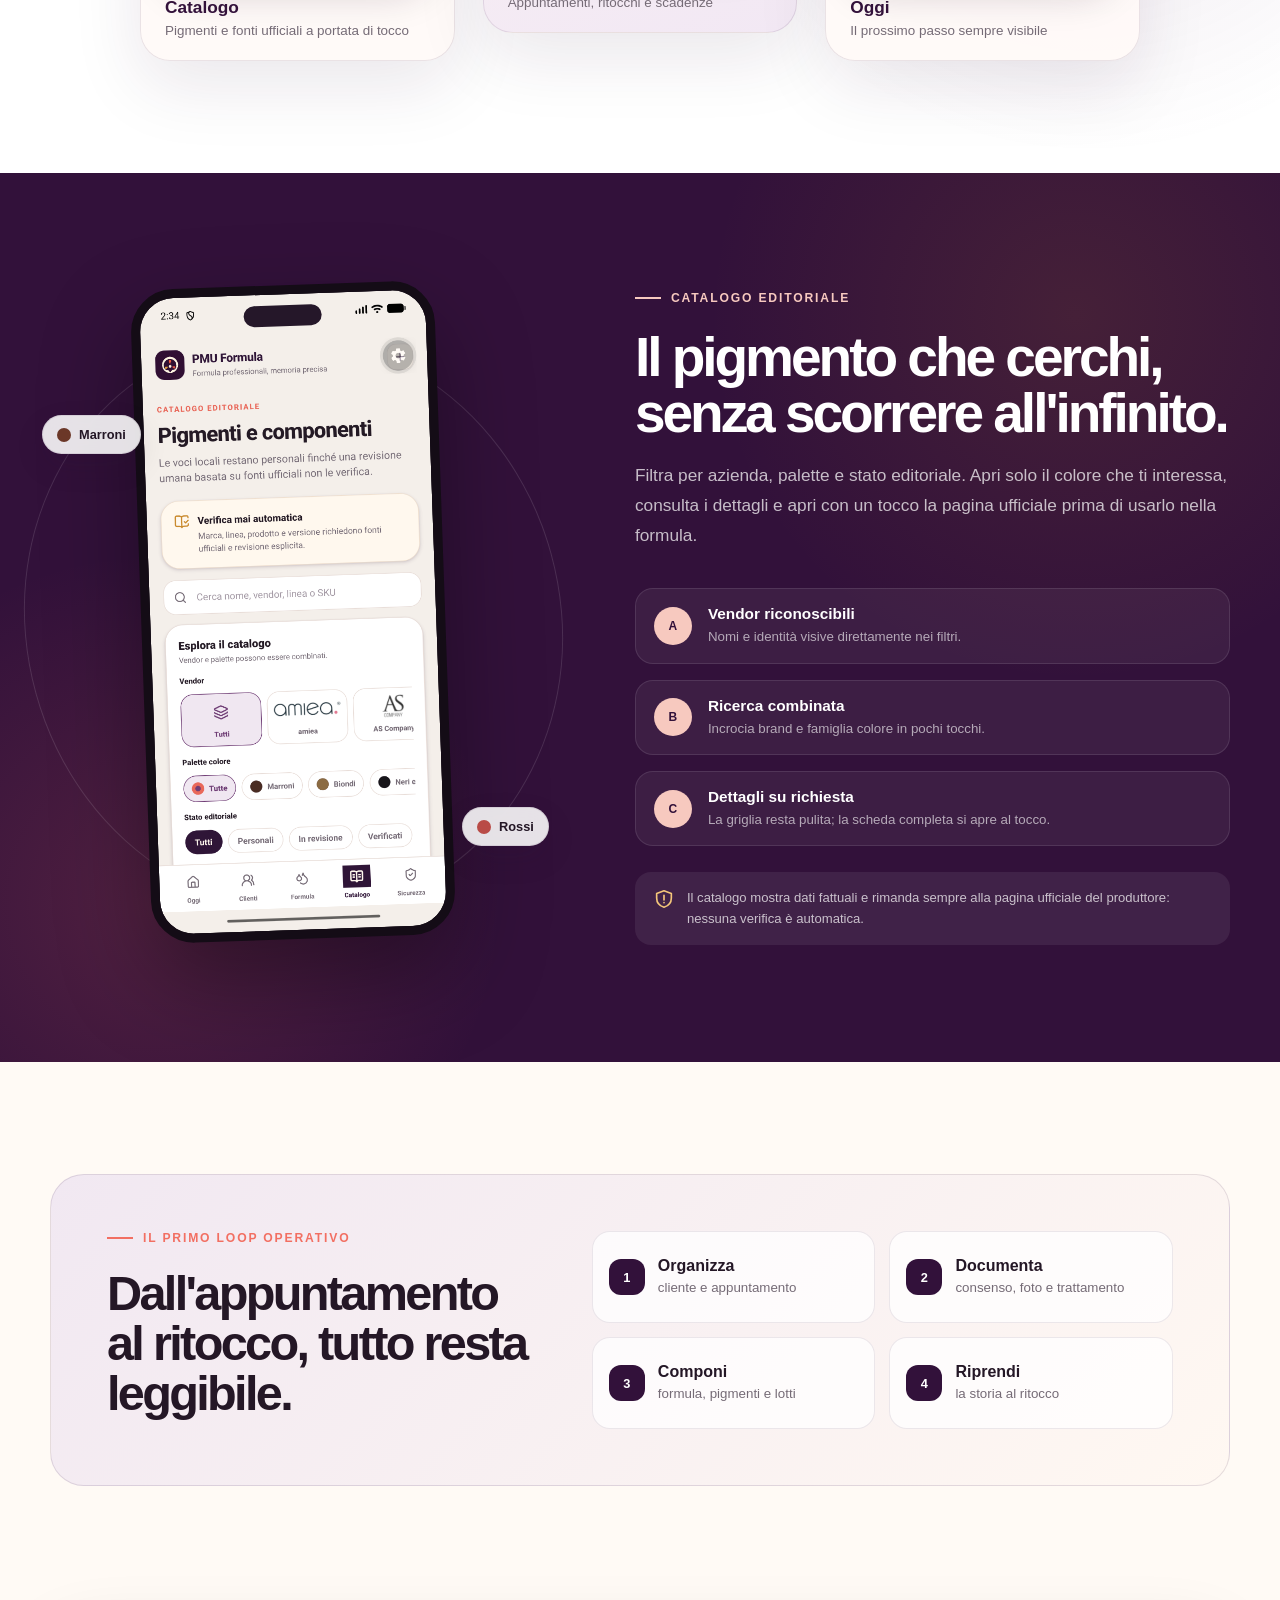
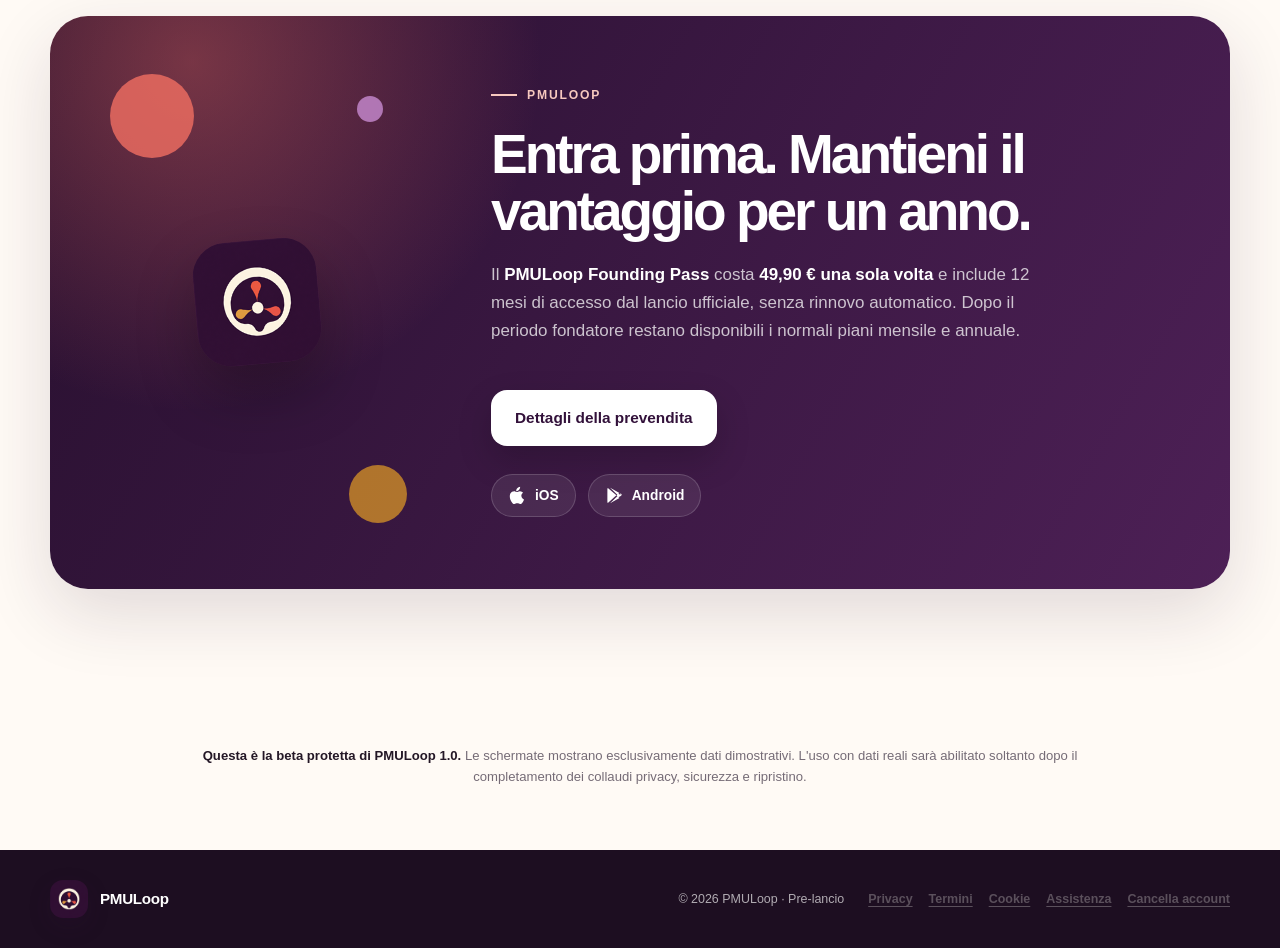
==== commit 07cf56b8: "Update landing for PMULoop 1.0 workspace" ====
--- a/index.html
+++ b/index.html
@@ -7,7 +7,7 @@
     <meta name="robots" content="index, follow, max-image-preview:large">
     <meta
       name="description"
-      content="PMULoop è il workspace operativo per professionisti PMU: formule e lotti oggi, clienti, documenti, foto, agenda e ritocchi nella roadmap protetta."
+      content="PMULoop riunisce clienti, agenda, trattamenti, formule, pigmenti, foto e documenti firmati in un unico workspace PMU protetto."
     >
     <link rel="canonical" href="https://pmuloop.com/">
     <meta property="og:type" content="website">
@@ -17,20 +17,20 @@
     <meta property="og:title" content="PMULoop — Il tuo lavoro PMU, tutto collegato">
     <meta
       property="og:description"
-      content="Un unico filo tra formula, trattamento e ritocco, con schede cliente, documenti, foto e agenda nella roadmap protetta."
+      content="Clienti, agenda, trattamenti, formule, foto e documenti firmati in un unico workspace PMU protetto."
     >
     <meta property="og:image" content="https://pmuloop.com/assets/pmuloop-social-preview.png">
     <meta property="og:image:width" content="1200">
     <meta property="og:image:height" content="630">
-    <meta property="og:image:alt" content="PMULoop, il workspace professionale per formule, pigmenti, lotti e ritocchi PMU">
+    <meta property="og:image:alt" content="PMULoop, il workspace completo per clienti, agenda, trattamenti, formule, foto e documenti PMU">
     <meta name="twitter:card" content="summary_large_image">
     <meta name="twitter:title" content="PMULoop — Il tuo lavoro PMU, tutto collegato">
     <meta
       name="twitter:description"
-      content="Un unico filo tra formula, trattamento e ritocco, sviluppato a partire dalle esigenze quotidiane del lavoro PMU."
+      content="Clienti, agenda, trattamenti, formule, foto e documenti firmati in un unico workspace PMU protetto."
     >
     <meta name="twitter:image" content="https://pmuloop.com/assets/pmuloop-social-preview.png">
-    <meta name="twitter:image:alt" content="PMULoop, il workspace professionale per formule, pigmenti, lotti e ritocchi PMU">
+    <meta name="twitter:image:alt" content="PMULoop, il workspace completo per clienti, agenda, trattamenti, formule, foto e documenti PMU">
     <title>PMULoop — Il workspace per professionisti PMU</title>
     <link rel="icon" type="image/png" sizes="192x192" href="/assets/icon-192.png">
     <link rel="apple-touch-icon" href="/assets/icon-192.png">
@@ -58,7 +58,8 @@
         </a>
         <nav aria-label="Navigazione principale">
           <a href="#funzioni">Funzioni</a>
-          <a href="#in-sviluppo">In sviluppo</a>
+          <a href="#workspace">Workspace</a>
+          <a href="#schermate">Schermate</a>
           <a href="#catalogo">Catalogo</a>
           <a class="nav-cta" href="founding-pass/">Founding Pass</a>
         </nav>
@@ -74,10 +75,9 @@
             <p class="eyebrow"><span></span> In arrivo su iOS e Android</p>
             <h1>Ogni cliente.<br>Ogni trattamento.<br><em>Tutto collegato.</em></h1>
             <p class="hero-lead">
-              PMULoop nasce per tenere unito l'intero lavoro PMU. La prima
-              versione parte da formule, lotti e ritocchi e non richiede né raccoglie dati cliente;
-              gli altri moduli arriveranno solo dopo le
-              verifiche necessarie.
+              PMULoop tiene unito l'intero lavoro PMU: schede cliente, agenda,
+              trattamenti, formule, pigmenti, foto, documenti e firme. La beta
+              protetta è già disponibile su iPhone e Android per il collaudo.
             </p>
             <div class="hero-actions">
               <a class="button button-primary" href="#funzioni">
@@ -115,8 +115,8 @@
             <div class="phone phone-hero">
               <div class="phone-speaker" aria-hidden="true"></div>
               <img
-                src="assets/app-home.png"
-                alt="Schermata principale di PMULoop con una formula dimostrativa in lavorazione"
+                src="assets/app-workspace.png"
+                alt="Schermata principale della beta PMULoop con il workspace completo"
                 width="922"
                 height="2048"
                 decoding="async"
@@ -149,8 +149,8 @@
               <div class="feature-icon">
                 <svg viewBox="0 0 24 24" aria-hidden="true"><path d="M12 3s6 6.7 6 11a6 6 0 0 1-12 0c0-4.3 6-11 6-11Z" /></svg>
               </div>
-              <h3>Formula precisa</h3>
-              <p>Aggiungi pigmenti, correttori e diluenti. Le percentuali si aggiornano dalle gocce.</p>
+              <h3>Clienti e trattamenti</h3>
+              <p>Collega anagrafica, appuntamenti, sedute, formule, fotografie e documenti in una cronologia leggibile.</p>
               <div class="mini-ratio" aria-hidden="true"><i></i><i></i><i></i><i></i></div>
             </article>
 
@@ -159,8 +159,8 @@
               <div class="feature-icon">
                 <svg viewBox="0 0 24 24" aria-hidden="true"><path d="M6 4h12v16H6zM9 8h6M9 12h6M9 16h4" /></svg>
               </div>
-              <h3>Tracciabilità completa</h3>
-              <p>Colore, brand, lotto, apertura e scadenza restano legati alla formula salvata.</p>
+              <h3>Agenda operativa</h3>
+              <p>Organizza appuntamenti, ritocchi e scadenze senza separare il calendario dalla scheda cliente.</p>
               <div class="mini-fields" aria-hidden="true"><span></span><span></span><span></span></div>
             </article>
 
@@ -169,8 +169,8 @@
               <div class="feature-icon">
                 <svg viewBox="0 0 24 24" aria-hidden="true"><path d="M4 12a8 8 0 1 0 2.3-5.7L4 8.6M4 4v4.6h4.6" /></svg>
               </div>
-              <h3>Continuità nel tempo</h3>
-              <p>Riparti dalla formula storica senza modificarla e conserva la sequenza dei trattamenti.</p>
+              <h3>Formula e tracciabilità</h3>
+              <p>Componi la miscela, conserva pigmenti e lotti e riparti dallo storico senza alterare la formula originale.</p>
               <div class="mini-lineage" aria-hidden="true"><b></b><span></span><b></b><span></span><b></b></div>
             </article>
           </div>
@@ -194,7 +194,7 @@
               </a>
             </div>
 
-            <div class="field-story-visual" aria-label="Anteprima del catalogo PMULoop">
+            <div class="field-story-visual" aria-label="Anteprima dell'agenda PMULoop">
               <div class="field-story-orb" aria-hidden="true"></div>
               <div class="field-story-badge">
                 <span aria-hidden="true">PB</span>
@@ -203,8 +203,8 @@
               <div class="phone field-phone">
                 <div class="phone-speaker" aria-hidden="true"></div>
                 <img
-                  src="assets/app-catalog.png"
-                  alt="Schermata del catalogo PMULoop"
+                  src="assets/app-agenda.png"
+                  alt="Schermata Agenda della beta PMULoop"
                   width="922"
                   height="2048"
                   loading="lazy"
@@ -216,14 +216,14 @@
         </div>
       </section>
 
-      <section class="section planned-section" id="in-sviluppo">
+      <section class="section planned-section" id="workspace">
         <div class="container">
           <div class="planned-heading reveal">
             <div>
-              <p class="eyebrow"><span></span> Roadmap protetta</p>
-              <h2>Dalla formula all'intero ciclo della cliente.</h2>
-            </div>
-            <p class="planned-status"><strong>Roadmap · fuori dalla versione formula-first</strong>Queste funzioni non sono disponibili finché privacy, sicurezza e operatività non saranno validate.</p>
+              <p class="eyebrow"><span></span> Workspace completo</p>
+              <h2>Dalla cliente alla formula, senza perdere il filo.</h2>
+            </div>
+            <p class="planned-status"><strong>Disponibile nella beta protetta</strong>Le funzioni sono già presenti nella build di test. L'uso con dati reali resta bloccato fino al completamento dei collaudi privacy, sicurezza e ripristino.</p>
           </div>
 
           <div class="planned-grid">
@@ -231,7 +231,7 @@
               <span class="planned-icon" aria-hidden="true">
                 <svg viewBox="0 0 24 24"><path d="M20 21a8 8 0 0 0-16 0M12 13a5 5 0 1 0 0-10 5 5 0 0 0 0 10Z" /></svg>
               </span>
-              <span class="planned-tag">Prevista</span>
+              <span class="planned-tag">In beta</span>
               <h3>Scheda cliente completa</h3>
               <p>Anagrafica, contatti, note professionali e informazioni pertinenti con raccolta minimizzata.</p>
             </article>
@@ -240,7 +240,7 @@
               <span class="planned-icon" aria-hidden="true">
                 <svg viewBox="0 0 24 24"><path d="M4 5h16v14H4zM8 9h.01M4 16l5-5 4 4 2-2 5 5" /></svg>
               </span>
-              <span class="planned-tag">Prevista</span>
+              <span class="planned-tag">In beta</span>
               <h3>Foto prima e dopo</h3>
               <p>Immagini del trattamento ordinate per data e fase, salvate nella scheda cliente con consenso e controllo degli accessi.</p>
             </article>
@@ -249,7 +249,7 @@
               <span class="planned-icon" aria-hidden="true">
                 <svg viewBox="0 0 24 24"><path d="M7 3h10v18H7zM10 7h4m-4 4h4m-4 4h4M5 6H3v12h2" /></svg>
               </span>
-              <span class="planned-tag">Prevista</span>
+              <span class="planned-tag">In beta</span>
               <h3>Informazioni trattamento</h3>
               <p>Zona, tecnica, formula, pigmenti, lotti, note operative, seduta e ritocco riuniti in una cronologia leggibile.</p>
             </article>
@@ -258,7 +258,7 @@
               <span class="planned-icon" aria-hidden="true">
                 <svg viewBox="0 0 24 24"><path d="M7 3v3m10-3v3M4 9h16M5 5h14a1 1 0 0 1 1 1v14H4V6a1 1 0 0 1 1-1Zm3 8h3v3H8z" /></svg>
               </span>
-              <span class="planned-tag">Prevista</span>
+              <span class="planned-tag">In beta</span>
               <h3>Agenda e scadenze</h3>
               <p>Appuntamenti, ritocchi, controlli e rinnovi documentali collegati alla cronologia.</p>
             </article>
@@ -267,7 +267,7 @@
               <span class="planned-icon" aria-hidden="true">
                 <svg viewBox="0 0 24 24"><path d="M7 3h7l4 4v14H7zM14 3v5h5M10 13h5m-5 4h5" /></svg>
               </span>
-              <span class="planned-tag">Prevista</span>
+              <span class="planned-tag">In beta</span>
               <h3>Documenti e consensi</h3>
               <p>Archivio versionato dei documenti firmati, consenso esplicito, audit delle revisioni, export e cancellazione.</p>
             </article>
@@ -276,17 +276,74 @@
               <span class="planned-icon" aria-hidden="true">
                 <svg viewBox="0 0 24 24"><path d="m4 20 5-1 10-10-4-4L5 15l-1 5Zm9-13 4 4M4 20h16" /></svg>
               </span>
-              <span class="planned-tag">Prevista</span>
+              <span class="planned-tag">In beta</span>
               <h3>Firma sul telefono</h3>
               <p>Acquisizione diretta sul dispositivo, legata alla versione accettata e alla relativa traccia di audit.</p>
             </article>
           </div>
 
           <div class="privacy-plan reveal">
-            <div><strong>Fail-closed</strong><span>Dati reali bloccati fino alla validazione</span></div>
-            <div><strong>Protezione locale</strong><span>Cifratura e accesso da verificare sui dispositivi</span></div>
-            <div><strong>Controllo della cliente</strong><span>Consenso, export, rettifica e cancellazione</span></div>
-            <div><strong>Nessuna promessa prematura</strong><span>Stato e limiti sempre visibili</span></div>
+            <div><strong>Cifratura sul dispositivo</strong><span>Workspace protetto e separato per ogni account</span></div>
+            <div><strong>Backup E2EE</strong><span>Archivio cloud opaco e recovery key personale</span></div>
+            <div><strong>Blocco biometrico</strong><span>Nuovo accesso dopo il passaggio in background</span></div>
+            <div><strong>Controllo dei dati</strong><span>Export, ripristino e cancellazione verificabili</span></div>
+          </div>
+        </div>
+      </section>
+
+      <section class="section screens-section" id="schermate">
+        <div class="container">
+          <div class="section-heading centered reveal">
+            <p class="eyebrow"><span></span> Dentro PMULoop 1.0</p>
+            <h2>Il lavoro quotidiano, finalmente nello stesso posto.</h2>
+            <p>
+              Le schermate arrivano dalla beta corrente e usano esclusivamente
+              contenuti dimostrativi: mostrano il flusso reale senza esporre dati di clienti.
+            </p>
+          </div>
+
+          <div class="screens-grid">
+            <figure class="screen-card reveal">
+              <div class="screen-phone">
+                <img
+                  src="assets/app-catalog.png"
+                  alt="Catalogo pigmenti nella beta PMULoop"
+                  width="922"
+                  height="2048"
+                  loading="lazy"
+                  decoding="async"
+                >
+              </div>
+              <figcaption><strong>Catalogo</strong><span>Pigmenti e fonti ufficiali a portata di tocco</span></figcaption>
+            </figure>
+
+            <figure class="screen-card screen-card-featured reveal reveal-delay-short">
+              <div class="screen-phone">
+                <img
+                  src="assets/app-agenda.png"
+                  alt="Agenda appuntamenti nella beta PMULoop"
+                  width="922"
+                  height="2048"
+                  loading="lazy"
+                  decoding="async"
+                >
+              </div>
+              <figcaption><strong>Agenda</strong><span>Appuntamenti, ritocchi e scadenze</span></figcaption>
+            </figure>
+
+            <figure class="screen-card reveal reveal-delay">
+              <div class="screen-phone">
+                <img
+                  src="assets/app-workspace.png"
+                  alt="Workspace operativo nella beta PMULoop"
+                  width="922"
+                  height="2048"
+                  loading="lazy"
+                  decoding="async"
+                >
+              </div>
+              <figcaption><strong>Oggi</strong><span>Il prossimo passo sempre visibile</span></figcaption>
+            </figure>
           </div>
         </div>
       </section>
@@ -333,7 +390,7 @@
             </div>
             <p class="editorial-note">
               <svg viewBox="0 0 24 24" aria-hidden="true"><path d="M12 3 4 6v5c0 5.2 3.4 8.7 8 10 4.6-1.3 8-4.8 8-10V6l-8-3Zm0 5v5m0 3h.01" /></svg>
-              Le voci reali della demo restano in revisione: nessuna verifica è automatica.
+              Il catalogo mostra dati fattuali e rimanda sempre alla pagina ufficiale del produttore: nessuna verifica è automatica.
             </p>
           </div>
         </div>
@@ -344,12 +401,12 @@
           <div class="workflow-shell reveal">
             <div class="workflow-copy">
               <p class="eyebrow"><span></span> Il primo loop operativo</p>
-              <h2>Da una miscela al ritocco, tutto resta leggibile.</h2>
+              <h2>Dall'appuntamento al ritocco, tutto resta leggibile.</h2>
             </div>
             <ol class="workflow-steps">
-              <li><span>1</span><div><strong>Scegli</strong><small>pigmenti e componenti</small></div></li>
-              <li><span>2</span><div><strong>Componi</strong><small>gocce e percentuali</small></div></li>
-              <li><span>3</span><div><strong>Conserva</strong><small>lotto e snapshot</small></div></li>
+              <li><span>1</span><div><strong>Organizza</strong><small>cliente e appuntamento</small></div></li>
+              <li><span>2</span><div><strong>Documenta</strong><small>consenso, foto e trattamento</small></div></li>
+              <li><span>3</span><div><strong>Componi</strong><small>formula, pigmenti e lotti</small></div></li>
               <li><span>4</span><div><strong>Riprendi</strong><small>la storia al ritocco</small></div></li>
             </ol>
           </div>
@@ -390,8 +447,8 @@
       <section class="demo-note">
         <div class="container">
           <p>
-            <strong>Questa è un'anteprima di prodotto.</strong>
-            Le schermate mostrano esclusivamente dati dimostrativi. Funzioni, contenuti e disponibilità possono evolvere prima del rilascio.
+            <strong>Questa è la beta protetta di PMULoop 1.0.</strong>
+            Le schermate mostrano esclusivamente dati dimostrativi. L'uso con dati reali sarà abilitato soltanto dopo il completamento dei collaudi privacy, sicurezza e ripristino.
           </p>
         </div>
       </section>
--- a/styles.css
+++ b/styles.css
@@ -1060,6 +1060,73 @@
   line-height: 1.5;
 }
 
+.screens-section {
+  overflow: hidden;
+  background:
+    radial-gradient(circle at 15% 35%, rgba(235, 99, 86, 0.11), transparent 28%),
+    radial-gradient(circle at 85% 65%, rgba(91, 40, 100, 0.13), transparent 30%),
+    var(--white);
+}
+
+.screens-grid {
+  display: grid;
+  grid-template-columns: repeat(3, minmax(0, 1fr));
+  align-items: end;
+  gap: 28px;
+  max-width: 1000px;
+  margin: 0 auto;
+}
+
+.screen-card {
+  margin: 0;
+  padding: 24px 24px 22px;
+  border: 1px solid rgba(50, 17, 58, 0.1);
+  border-radius: 30px;
+  background: rgba(255, 250, 247, 0.88);
+  box-shadow: 0 24px 70px rgba(49, 18, 56, 0.1);
+}
+
+.screen-card-featured {
+  transform: translateY(-28px);
+  background: linear-gradient(160deg, #fff8f2, #f2e8f4);
+}
+
+.screen-card-featured.reveal.is-visible {
+  transform: translateY(-28px);
+}
+
+.screen-phone {
+  aspect-ratio: 922 / 2048;
+  overflow: hidden;
+  border: 8px solid #241327;
+  border-radius: 34px;
+  background: #f7f0ec;
+  box-shadow: 0 15px 38px rgba(38, 16, 43, 0.18);
+}
+
+.screen-phone img {
+  width: 100%;
+  height: 100%;
+  object-fit: cover;
+  object-position: top center;
+}
+
+.screen-card figcaption {
+  display: grid;
+  gap: 5px;
+  padding-top: 18px;
+}
+
+.screen-card figcaption strong {
+  color: var(--plum);
+  font-size: 1.08rem;
+}
+
+.screen-card figcaption span {
+  color: var(--muted);
+  font-size: 0.84rem;
+}
+
 .catalog-section {
   position: relative;
   overflow: hidden;
@@ -1472,8 +1539,17 @@
   }
 
   .planned-grid,
-  .privacy-plan {
+  .privacy-plan,
+  .screens-grid {
     grid-template-columns: repeat(2, 1fr);
+  }
+
+  .screen-card-featured {
+    transform: none;
+  }
+
+  .screen-card-featured.reveal.is-visible {
+    transform: translateY(0);
   }
 
   .privacy-plan div:nth-child(2) {
@@ -1729,8 +1805,18 @@
   }
 
   .planned-grid,
-  .privacy-plan {
+  .privacy-plan,
+  .screens-grid {
     grid-template-columns: 1fr;
+  }
+
+  .screens-grid {
+    width: min(100%, 390px);
+  }
+
+  .screen-card {
+    padding: 18px 18px 20px;
+    border-radius: 25px;
   }
 
   .planned-card {
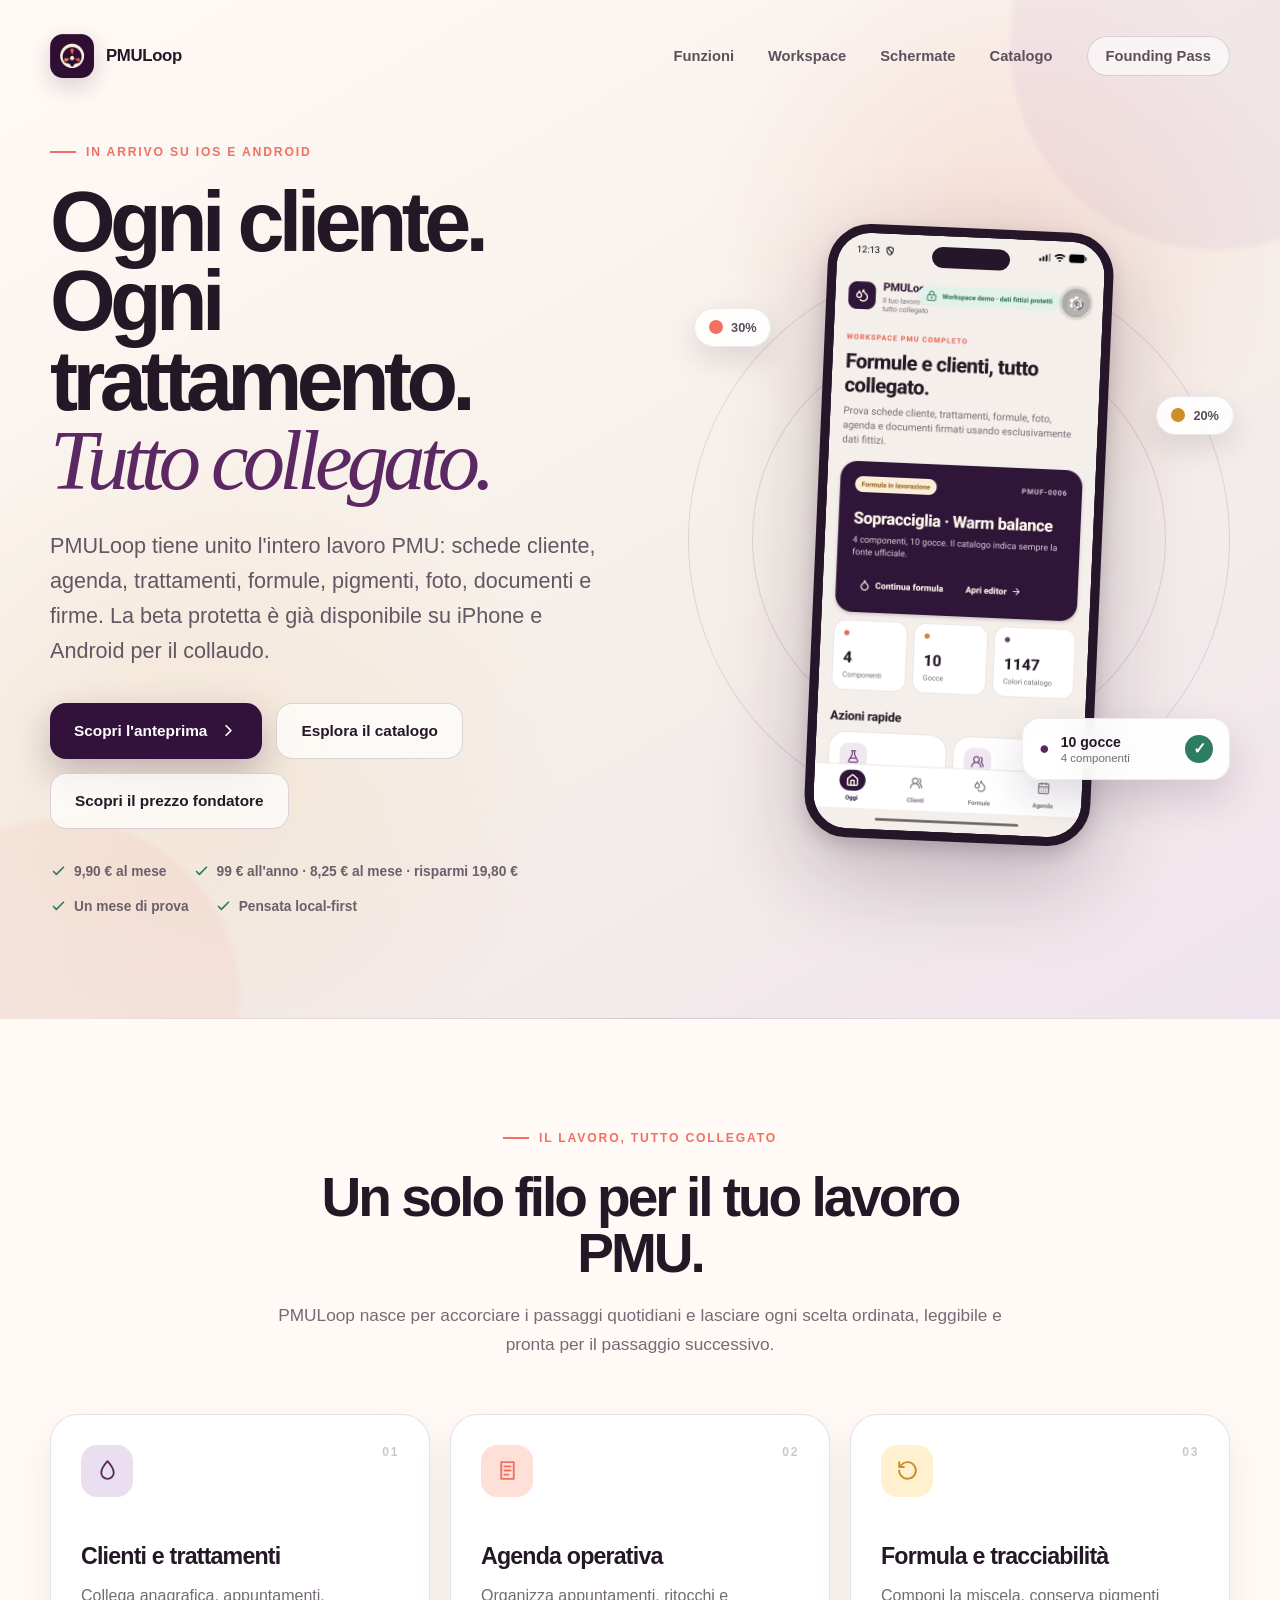
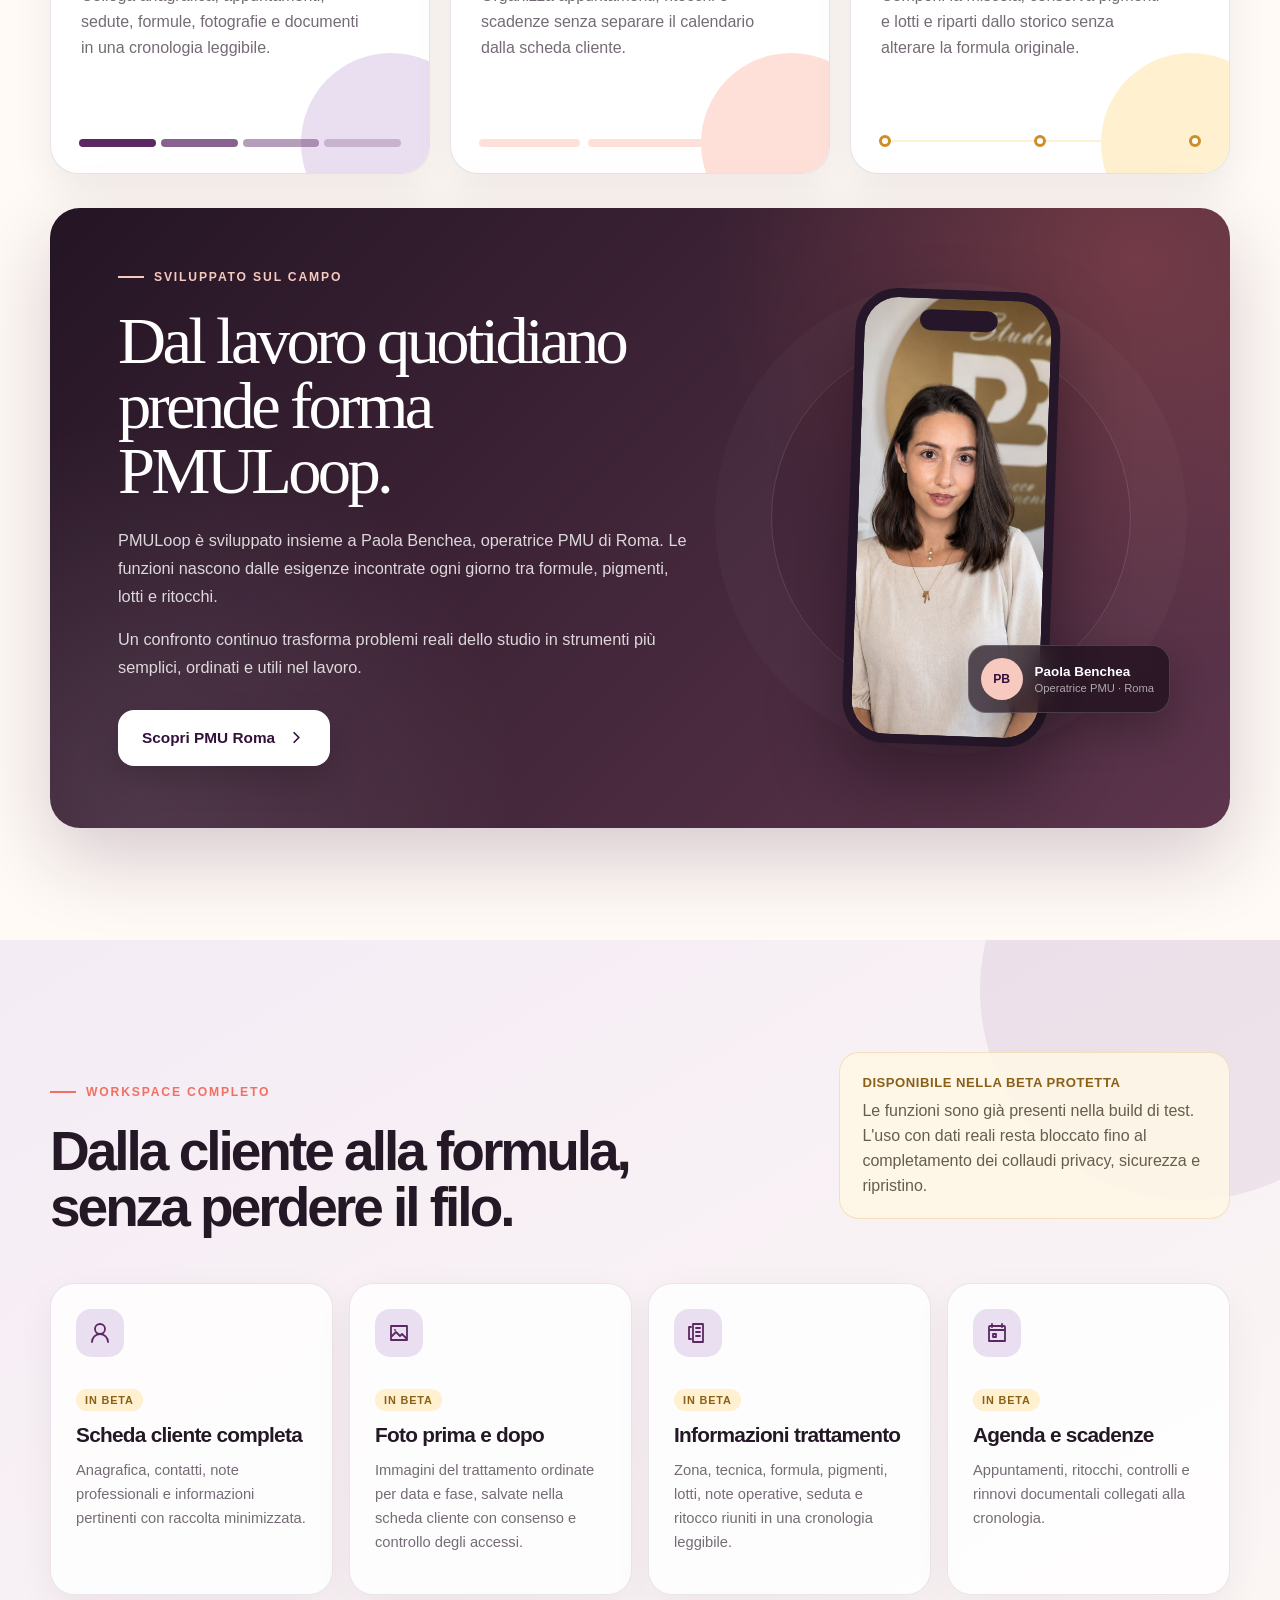
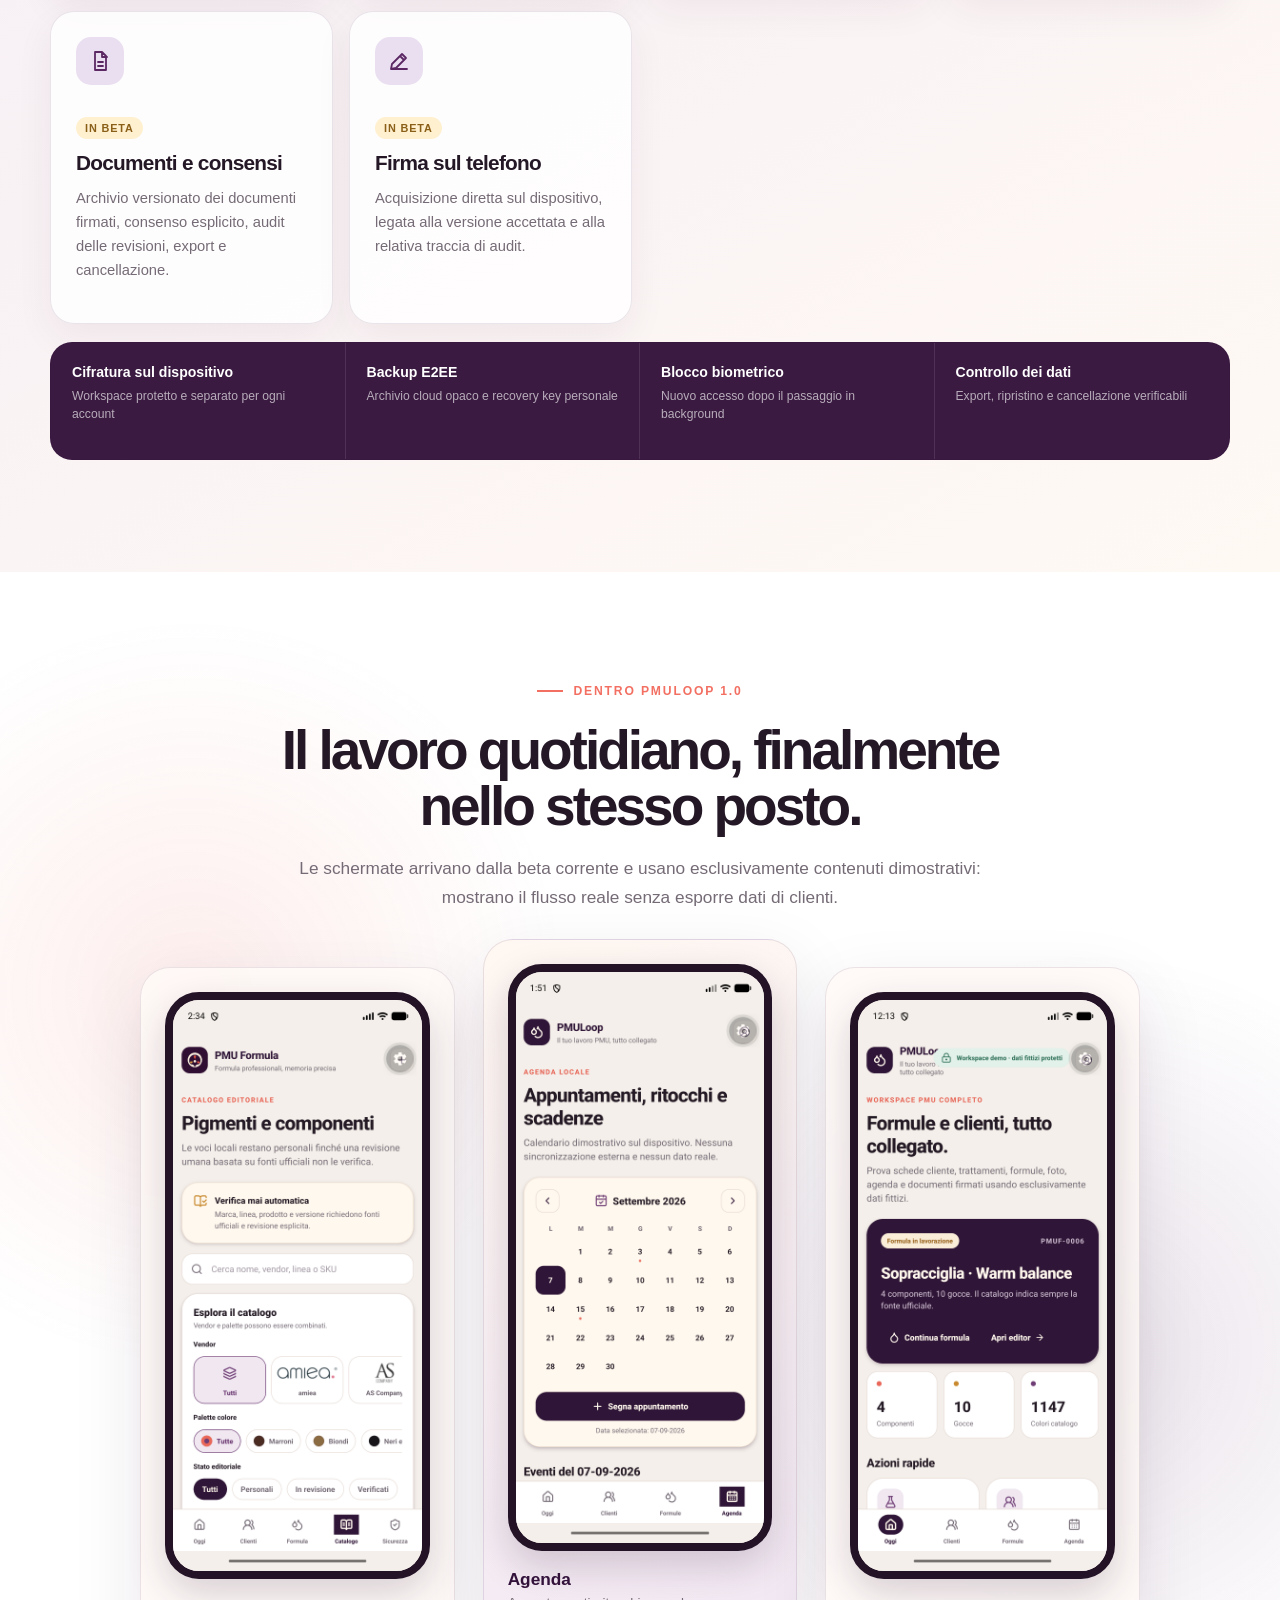
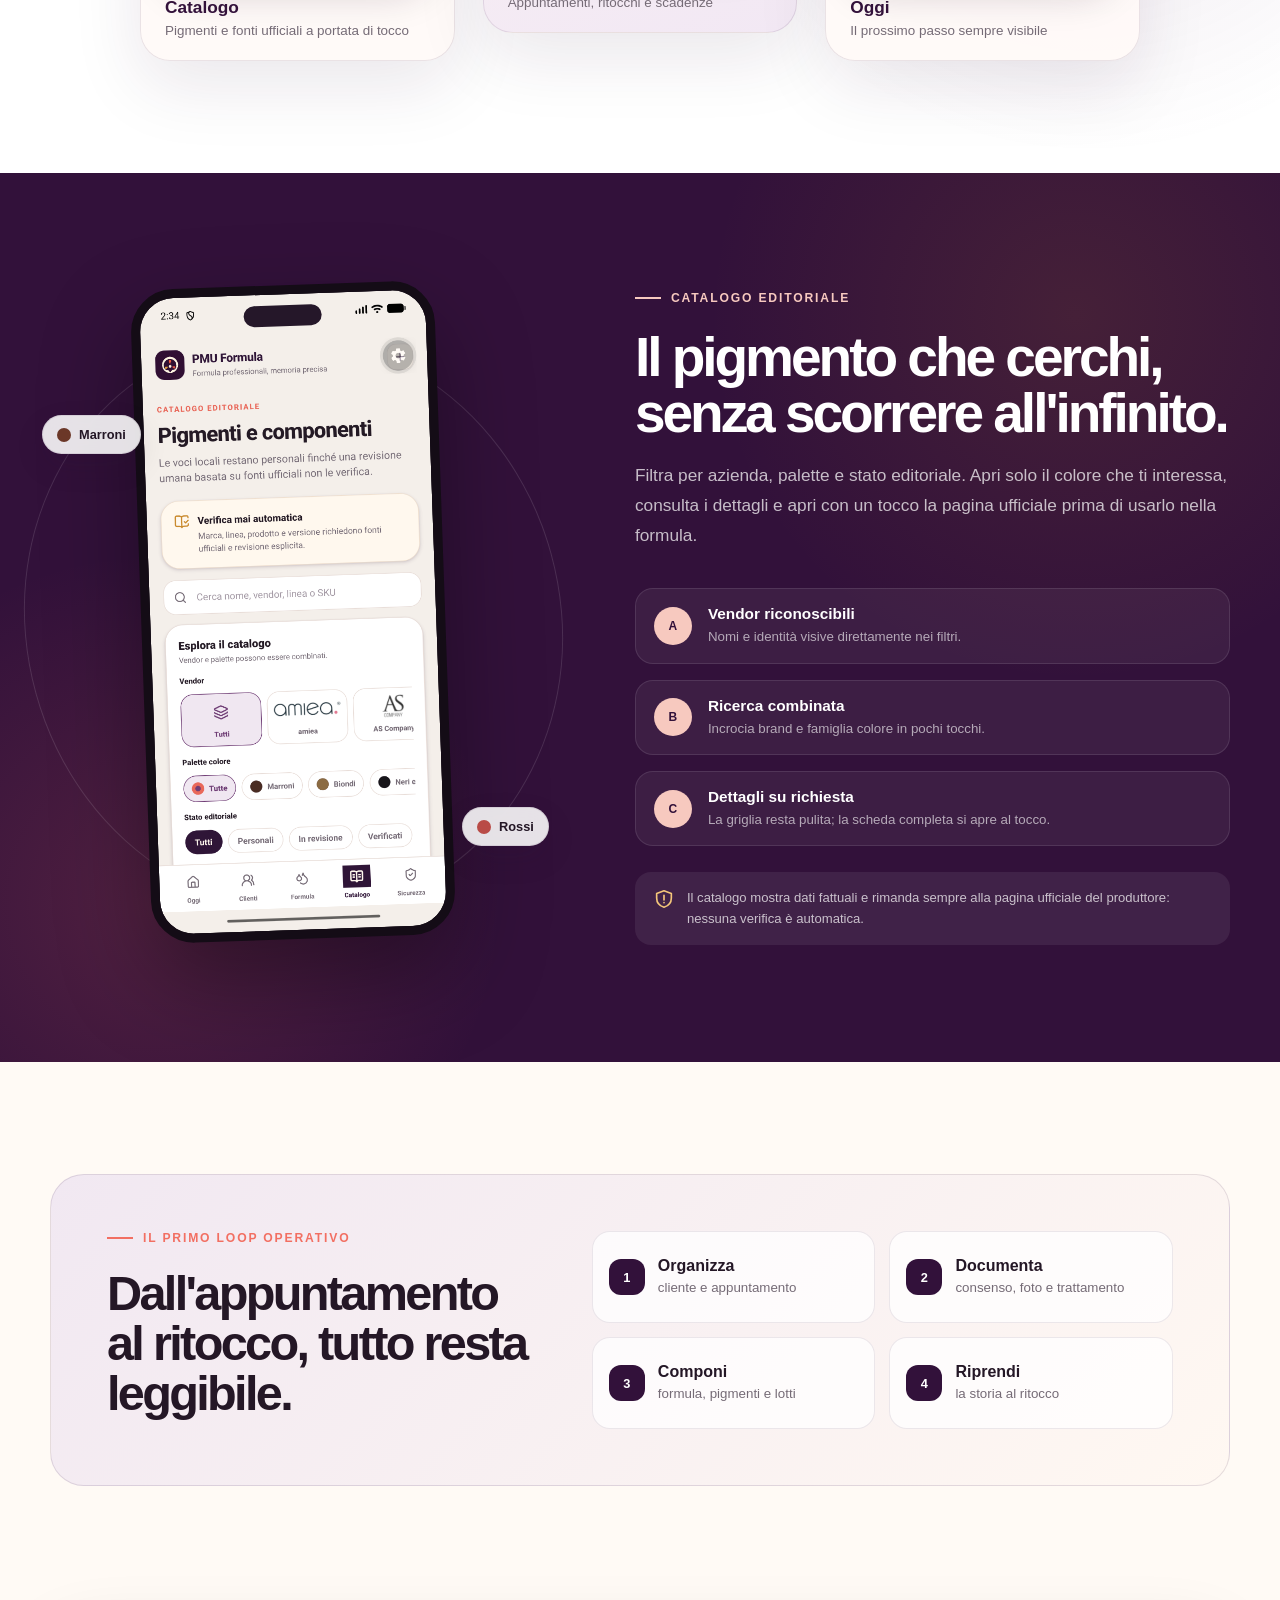
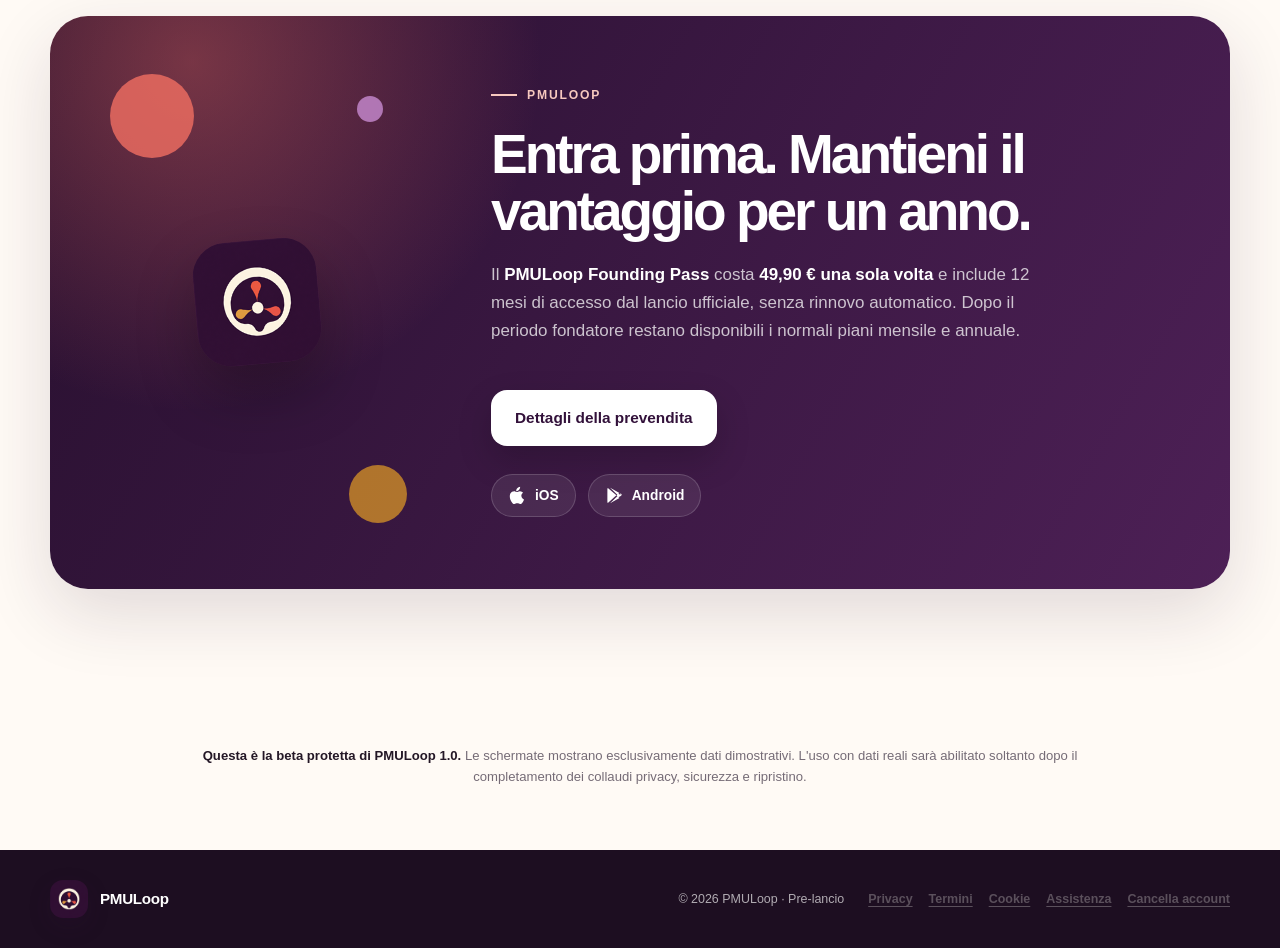
==== commit 692c9a6c: "feat: show Paola in field story" ====
--- a/index.html
+++ b/index.html
@@ -194,7 +194,7 @@
               </a>
             </div>
 
-            <div class="field-story-visual" aria-label="Anteprima dell'agenda PMULoop">
+            <div class="field-story-visual" aria-label="Ritratto di Paola Benchea nello studio PMU Roma">
               <div class="field-story-orb" aria-hidden="true"></div>
               <div class="field-story-badge">
                 <span aria-hidden="true">PB</span>
@@ -203,10 +203,11 @@
               <div class="phone field-phone">
                 <div class="phone-speaker" aria-hidden="true"></div>
                 <img
-                  src="assets/app-agenda.png"
-                  alt="Schermata Agenda della beta PMULoop"
-                  width="922"
-                  height="2048"
+                  class="field-person-photo"
+                  src="assets/paola-benchea-local-preview.jpeg"
+                  alt="Paola Benchea nel suo studio di trucco permanente a Roma"
+                  width="900"
+                  height="1600"
                   loading="lazy"
                   decoding="async"
                 >
--- a/styles.css
+++ b/styles.css
@@ -718,8 +718,17 @@
 
 .field-phone {
   width: 205px;
+  height: 455px;
   transform: rotate(2deg);
   box-shadow: 0 32px 70px rgba(10, 4, 12, 0.42);
+}
+
+.field-phone .field-person-photo {
+  width: 100%;
+  height: 100%;
+  border-radius: 34px;
+  object-fit: cover;
+  object-position: 50% 42%;
 }
 
 .field-story-badge {
@@ -1792,6 +1801,7 @@
 
   .field-phone {
     width: 188px;
+    height: 418px;
   }
 
   .field-story-orb {
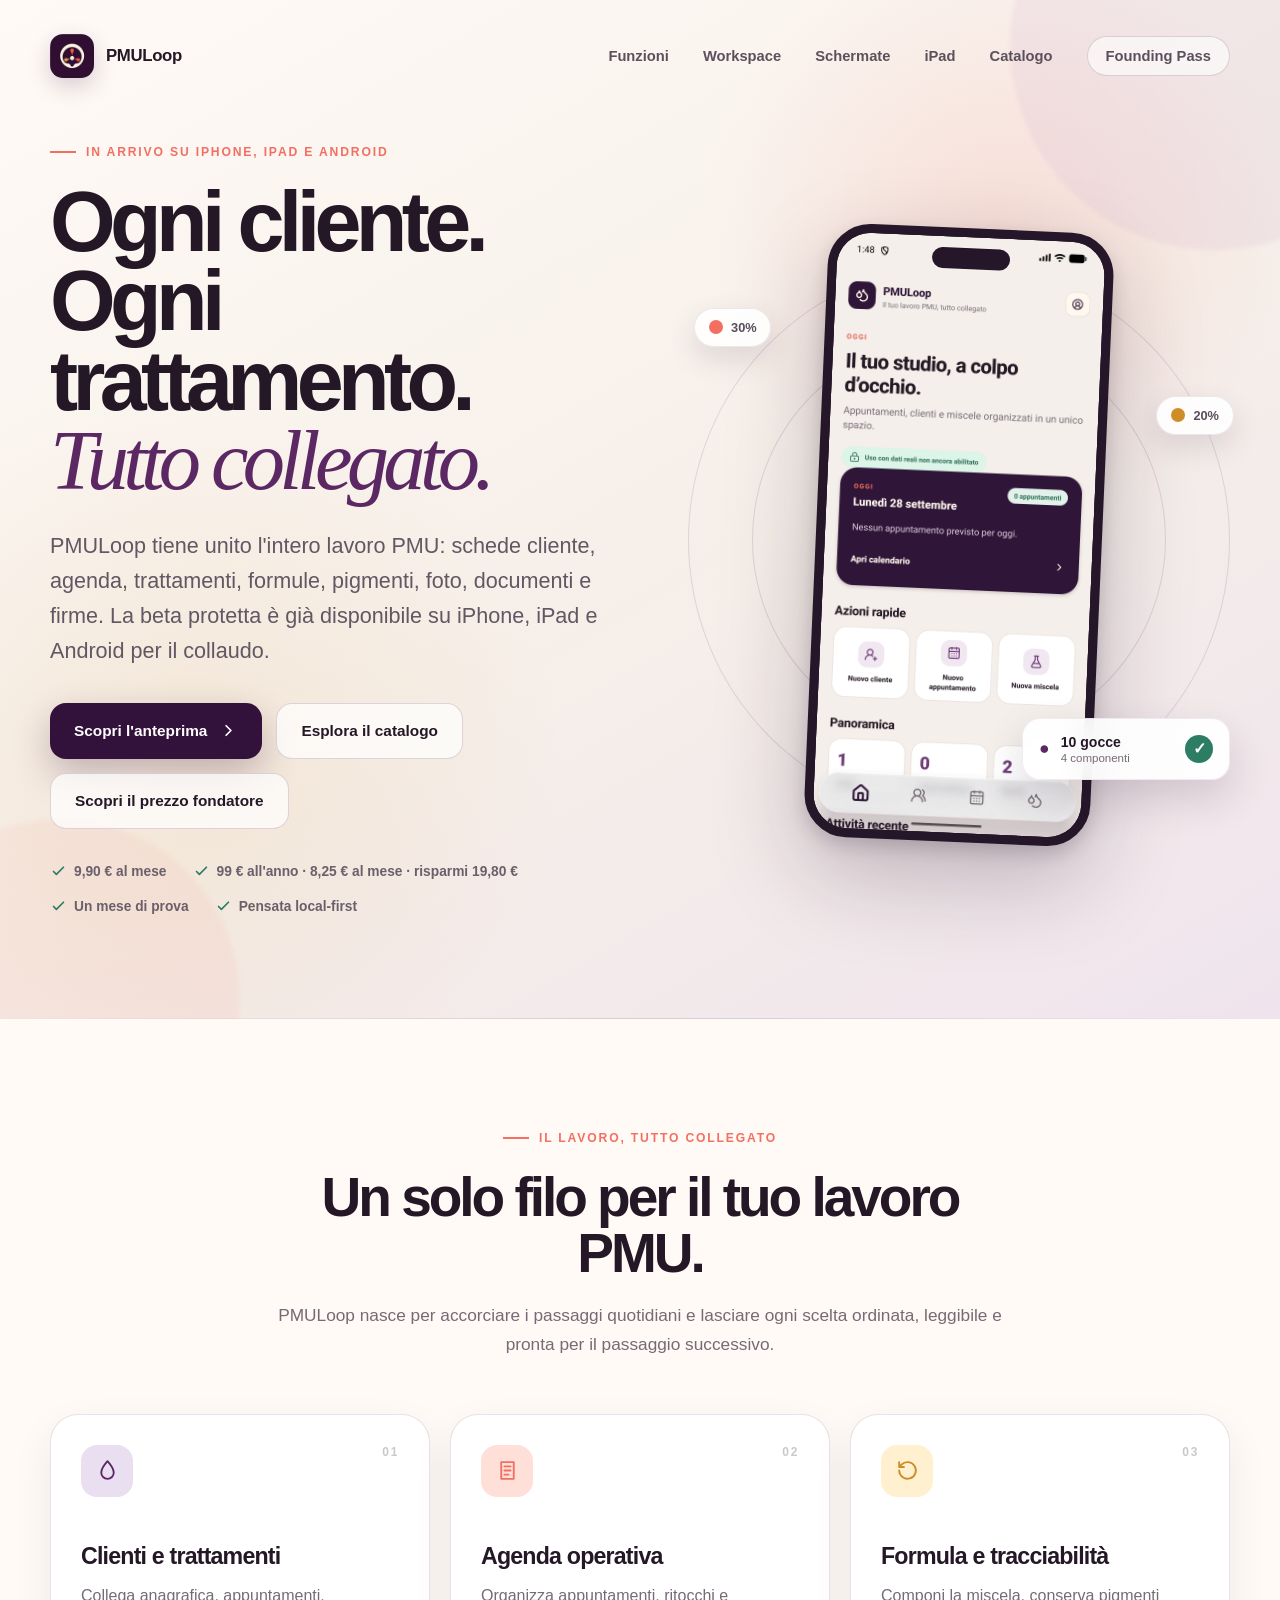
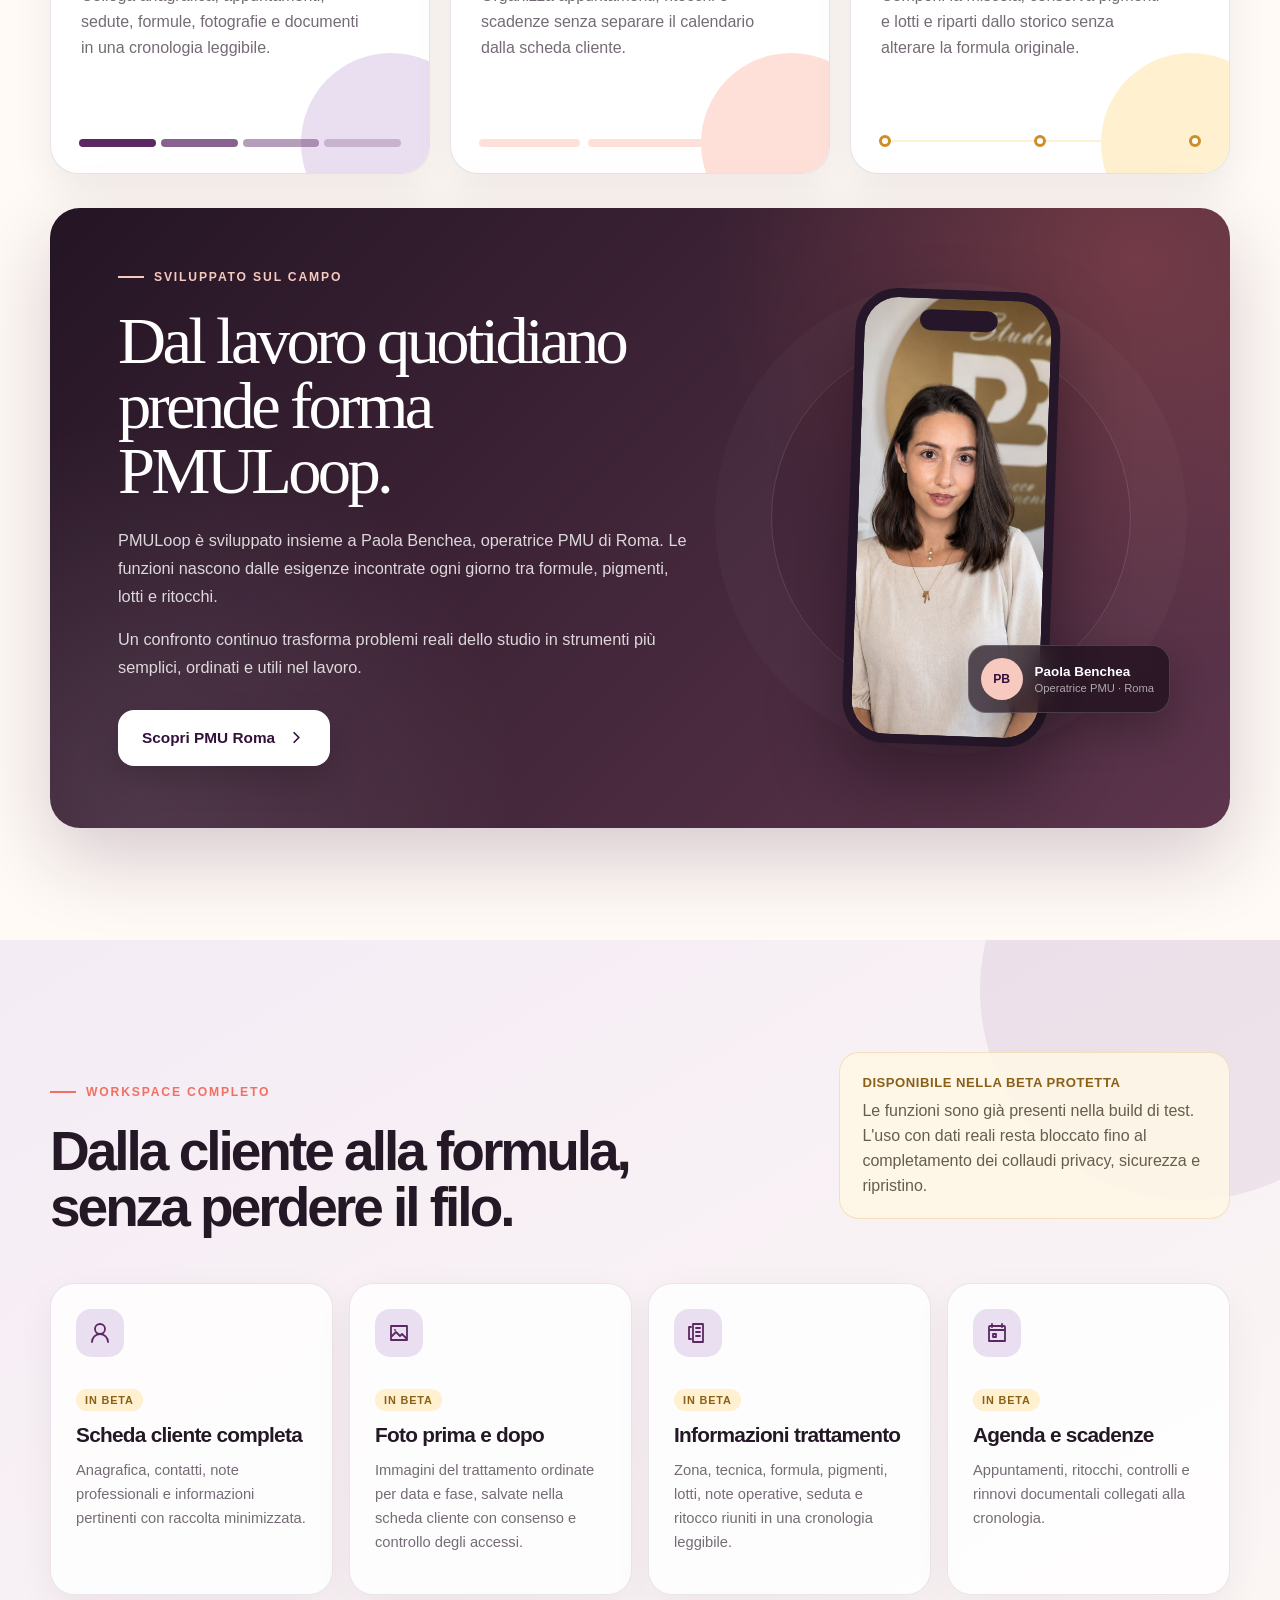
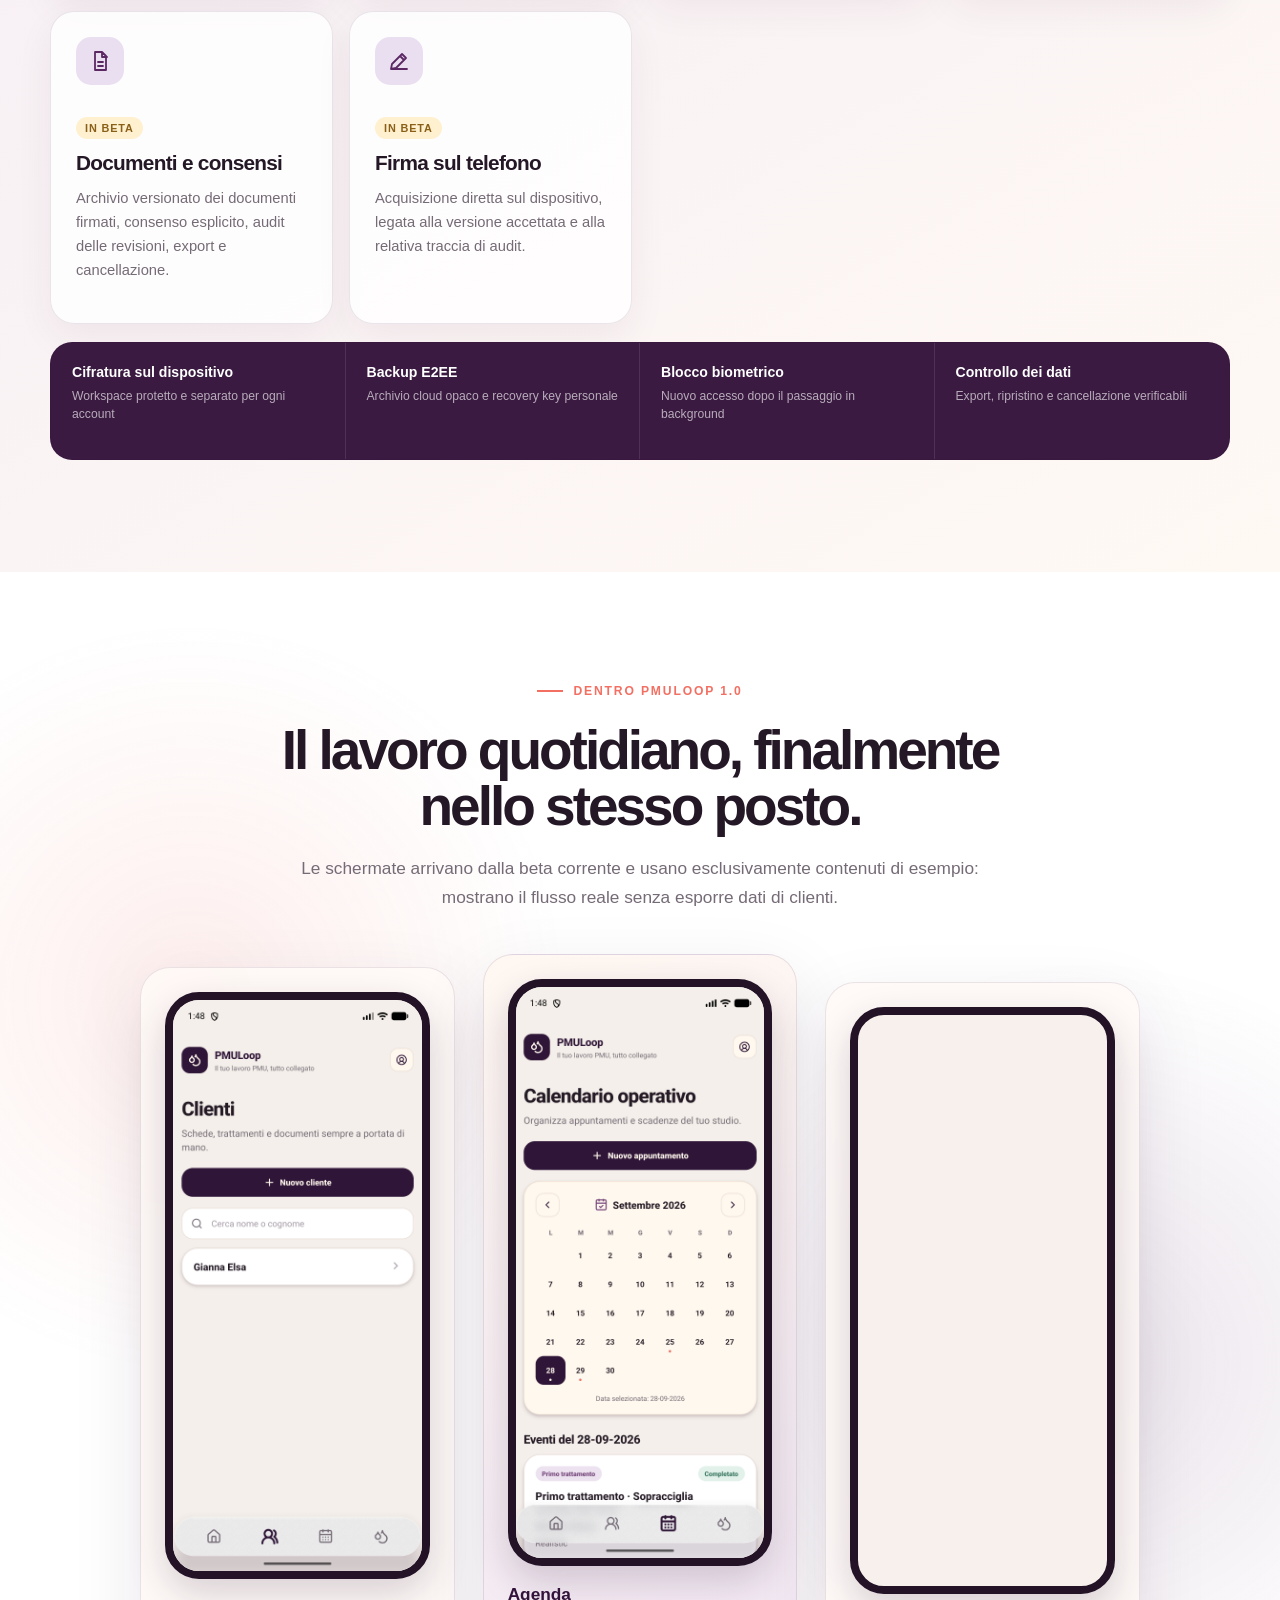
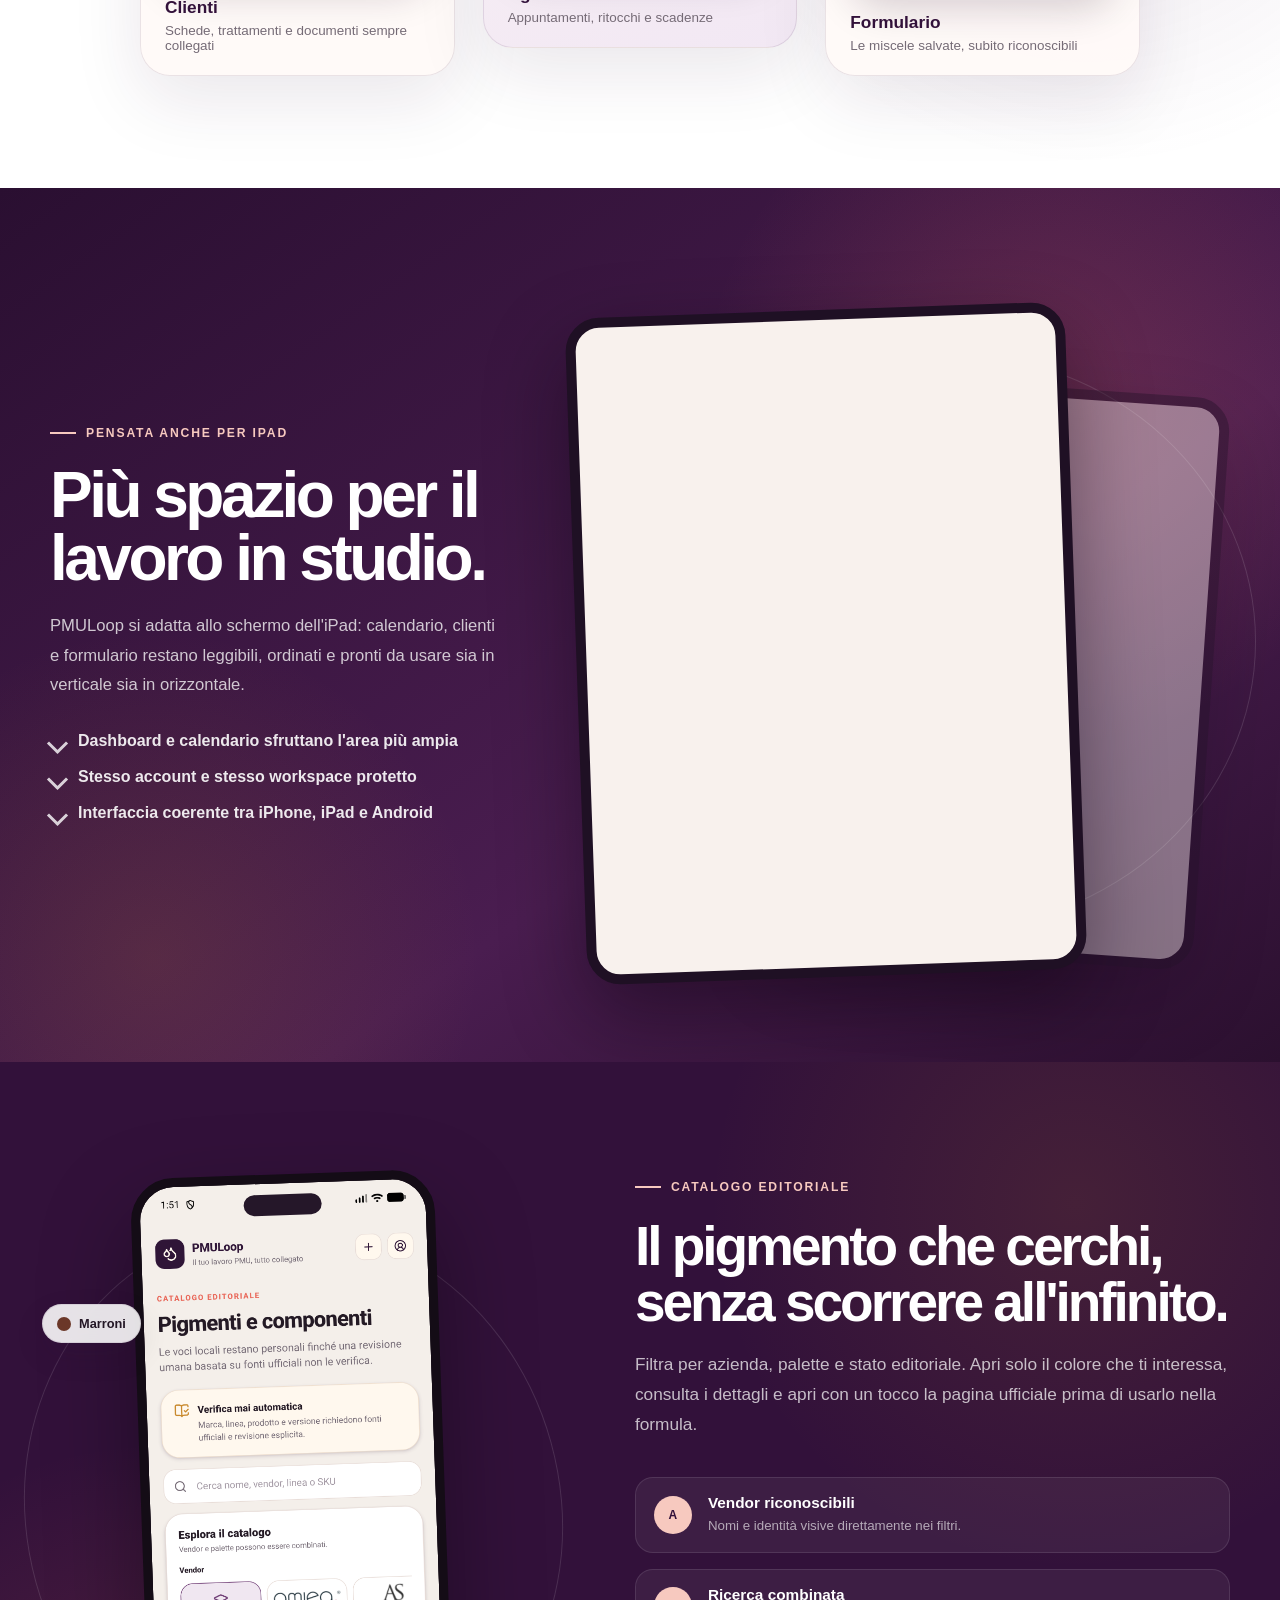
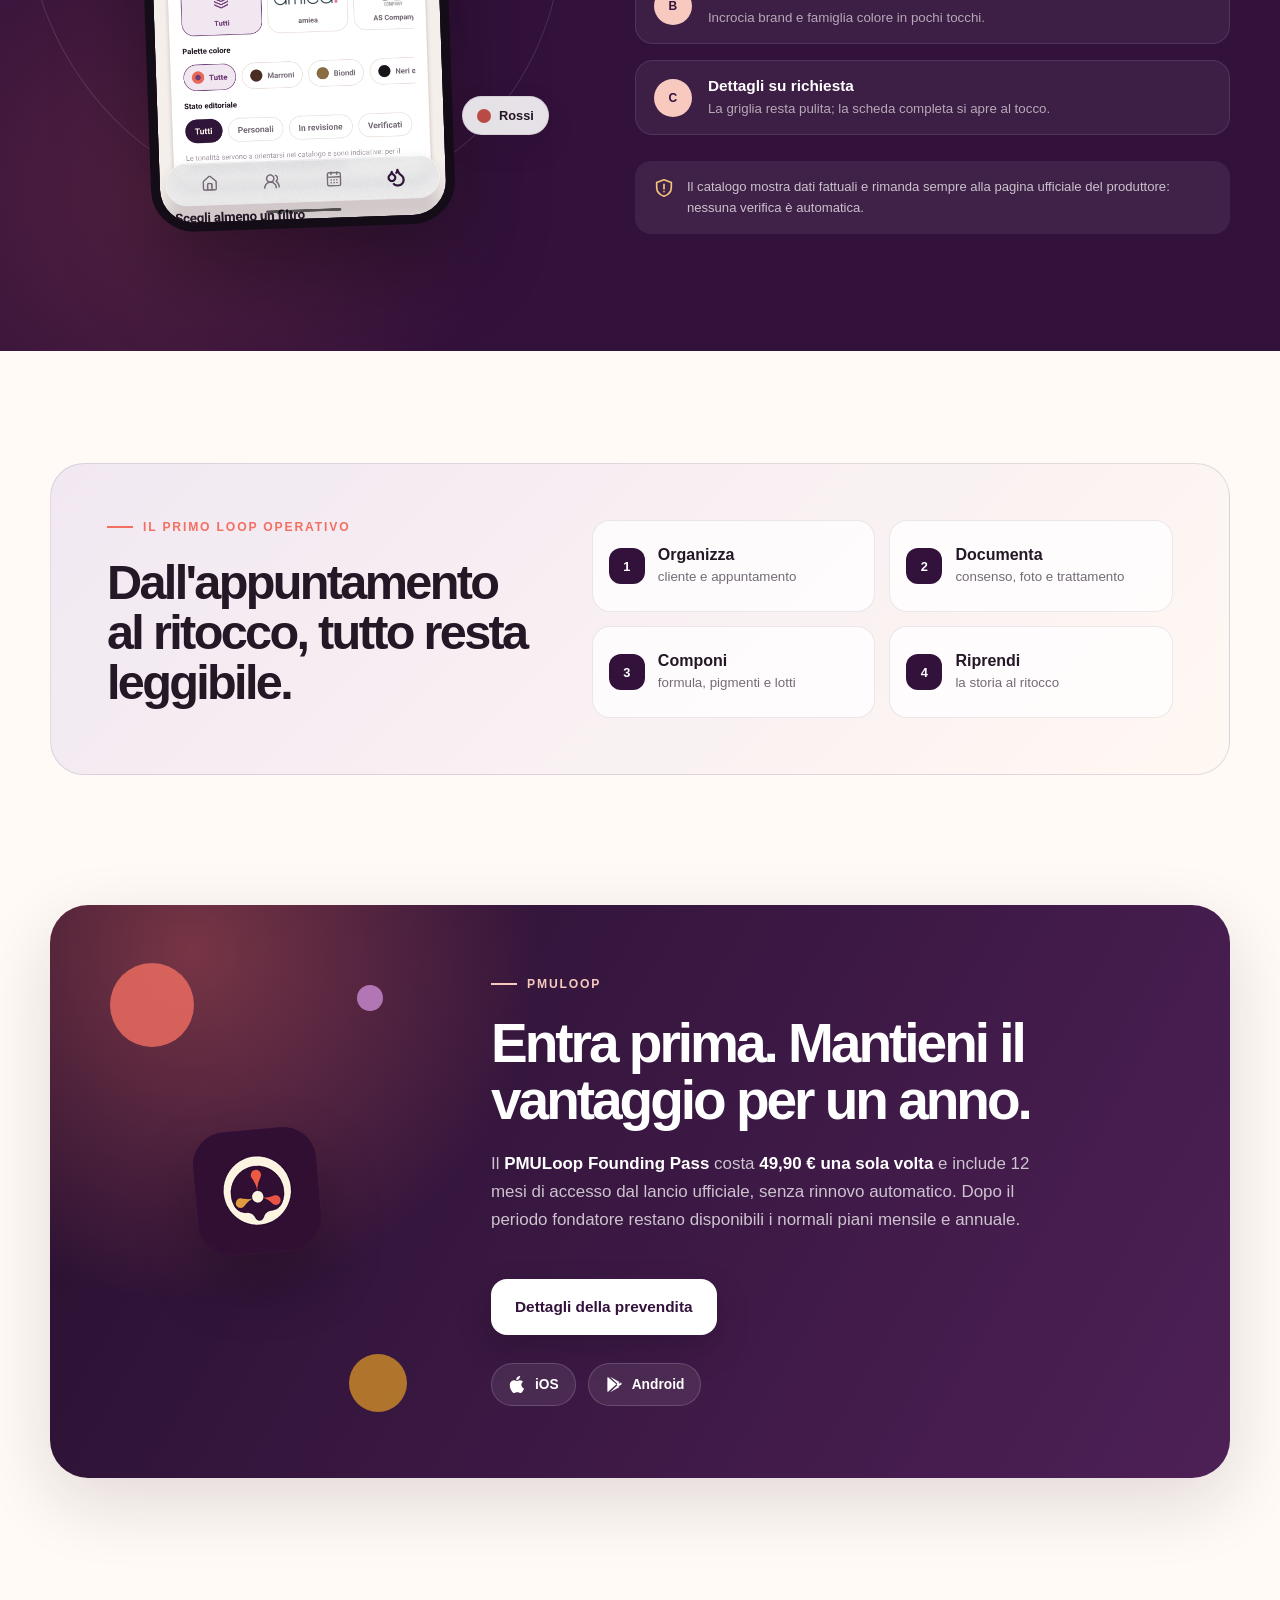
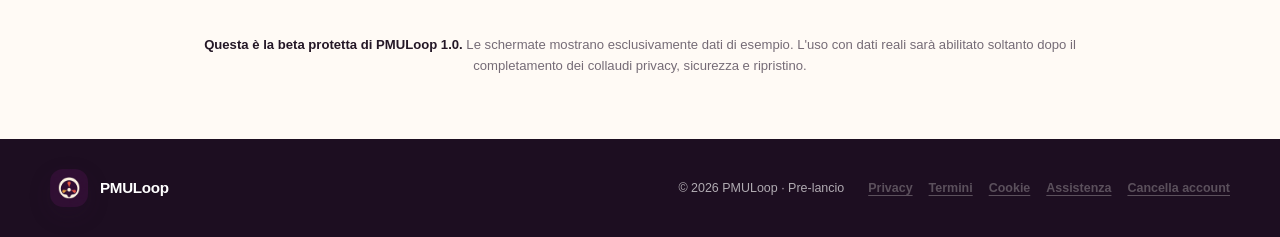
==== commit c77b5e83: "Refresh landing visuals and add iPad showcase" ====
--- a/index.html
+++ b/index.html
@@ -60,6 +60,7 @@
           <a href="#funzioni">Funzioni</a>
           <a href="#workspace">Workspace</a>
           <a href="#schermate">Schermate</a>
+          <a href="#ipad">iPad</a>
           <a href="#catalogo">Catalogo</a>
           <a class="nav-cta" href="founding-pass/">Founding Pass</a>
         </nav>
@@ -72,12 +73,12 @@
         <div class="hero-glow hero-glow-two" aria-hidden="true"></div>
         <div class="container hero-grid">
           <div class="hero-copy reveal">
-            <p class="eyebrow"><span></span> In arrivo su iOS e Android</p>
+            <p class="eyebrow"><span></span> In arrivo su iPhone, iPad e Android</p>
             <h1>Ogni cliente.<br>Ogni trattamento.<br><em>Tutto collegato.</em></h1>
             <p class="hero-lead">
               PMULoop tiene unito l'intero lavoro PMU: schede cliente, agenda,
               trattamenti, formule, pigmenti, foto, documenti e firme. La beta
-              protetta è già disponibile su iPhone e Android per il collaudo.
+              protetta è già disponibile su iPhone, iPad e Android per il collaudo.
             </p>
             <div class="hero-actions">
               <a class="button button-primary" href="#funzioni">
@@ -115,10 +116,10 @@
             <div class="phone phone-hero">
               <div class="phone-speaker" aria-hidden="true"></div>
               <img
-                src="assets/app-workspace.png"
-                alt="Schermata principale della beta PMULoop con il workspace completo"
-                width="922"
-                height="2048"
+                src="assets/app-home.png"
+                alt="Dashboard operativa della beta PMULoop"
+                width="1080"
+                height="2400"
                 decoding="async"
                 fetchpriority="high"
               >
@@ -299,7 +300,7 @@
             <h2>Il lavoro quotidiano, finalmente nello stesso posto.</h2>
             <p>
               Le schermate arrivano dalla beta corrente e usano esclusivamente
-              contenuti dimostrativi: mostrano il flusso reale senza esporre dati di clienti.
+              contenuti di esempio: mostrano il flusso reale senza esporre dati di clienti.
             </p>
           </div>
 
@@ -307,15 +308,15 @@
             <figure class="screen-card reveal">
               <div class="screen-phone">
                 <img
-                  src="assets/app-catalog.png"
-                  alt="Catalogo pigmenti nella beta PMULoop"
-                  width="922"
-                  height="2048"
+                  src="assets/app-clienti.png"
+                  alt="Elenco clienti nella beta PMULoop"
+                  width="1080"
+                  height="2400"
                   loading="lazy"
                   decoding="async"
                 >
               </div>
-              <figcaption><strong>Catalogo</strong><span>Pigmenti e fonti ufficiali a portata di tocco</span></figcaption>
+              <figcaption><strong>Clienti</strong><span>Schede, trattamenti e documenti sempre collegati</span></figcaption>
             </figure>
 
             <figure class="screen-card screen-card-featured reveal reveal-delay-short">
@@ -323,8 +324,8 @@
                 <img
                   src="assets/app-agenda.png"
                   alt="Agenda appuntamenti nella beta PMULoop"
-                  width="922"
-                  height="2048"
+                  width="1080"
+                  height="2400"
                   loading="lazy"
                   decoding="async"
                 >
@@ -335,16 +336,58 @@
             <figure class="screen-card reveal reveal-delay">
               <div class="screen-phone">
                 <img
-                  src="assets/app-workspace.png"
-                  alt="Workspace operativo nella beta PMULoop"
-                  width="922"
-                  height="2048"
+                  src="assets/app-formulario.png"
+                  alt="Formulario delle miscele nella beta PMULoop"
+                  width="1080"
+                  height="2400"
                   loading="lazy"
                   decoding="async"
                 >
               </div>
-              <figcaption><strong>Oggi</strong><span>Il prossimo passo sempre visibile</span></figcaption>
+              <figcaption><strong>Formulario</strong><span>Le miscele salvate, subito riconoscibili</span></figcaption>
             </figure>
+          </div>
+        </div>
+      </section>
+
+      <section class="section ipad-section" id="ipad">
+        <div class="container ipad-grid">
+          <div class="ipad-copy reveal">
+            <p class="eyebrow light"><span></span> Pensata anche per iPad</p>
+            <h2>Più spazio per il lavoro in studio.</h2>
+            <p>
+              PMULoop si adatta allo schermo dell'iPad: calendario, clienti e
+              formulario restano leggibili, ordinati e pronti da usare sia in
+              verticale sia in orizzontale.
+            </p>
+            <ul class="ipad-points">
+              <li>Dashboard e calendario sfruttano l'area più ampia</li>
+              <li>Stesso account e stesso workspace protetto</li>
+              <li>Interfaccia coerente tra iPhone, iPad e Android</li>
+            </ul>
+          </div>
+
+          <div class="ipad-visual reveal reveal-delay" aria-label="PMULoop adattata allo schermo iPad">
+            <div class="ipad-device ipad-device-back" aria-hidden="true">
+              <img
+                src="assets/app-ipad-home.png"
+                alt=""
+                width="1600"
+                height="2133"
+                loading="lazy"
+                decoding="async"
+              >
+            </div>
+            <div class="ipad-device ipad-device-front">
+              <img
+                src="assets/app-ipad-calendar.png"
+                alt="Calendario operativo PMULoop su iPad"
+                width="1600"
+                height="2133"
+                loading="lazy"
+                decoding="async"
+              >
+            </div>
           </div>
         </div>
       </section>
@@ -358,8 +401,8 @@
               <img
                 src="assets/app-catalog.png"
                 alt="Catalogo PMULoop con filtri per vendor, palette colore e stato editoriale"
-                width="922"
-                height="2048"
+                width="1080"
+                height="2400"
                 loading="lazy"
                 decoding="async"
               >
@@ -449,7 +492,7 @@
         <div class="container">
           <p>
             <strong>Questa è la beta protetta di PMULoop 1.0.</strong>
-            Le schermate mostrano esclusivamente dati dimostrativi. L'uso con dati reali sarà abilitato soltanto dopo il completamento dei collaudi privacy, sicurezza e ripristino.
+             Le schermate mostrano esclusivamente dati di esempio. L'uso con dati reali sarà abilitato soltanto dopo il completamento dei collaudi privacy, sicurezza e ripristino.
           </p>
         </div>
       </section>
--- a/styles.css
+++ b/styles.css
@@ -1136,6 +1136,121 @@
   font-size: 0.84rem;
 }
 
+.ipad-section {
+  position: relative;
+  overflow: hidden;
+  color: var(--white);
+  background:
+    radial-gradient(circle at 82% 24%, rgba(242, 111, 98, 0.2), transparent 28%),
+    radial-gradient(circle at 12% 88%, rgba(207, 141, 40, 0.14), transparent 24%),
+    linear-gradient(145deg, #2a0f31, #4a1d50 62%, #2b102f);
+}
+
+.ipad-grid {
+  display: grid;
+  grid-template-columns: minmax(0, 0.82fr) minmax(560px, 1.18fr);
+  align-items: center;
+  gap: 72px;
+}
+
+.ipad-copy {
+  position: relative;
+  z-index: 3;
+}
+
+.ipad-copy h2 {
+  margin: 18px 0 22px;
+  max-width: 620px;
+  color: var(--white);
+  font-size: clamp(2.7rem, 5vw, 5rem);
+  line-height: 0.98;
+  letter-spacing: -0.055em;
+}
+
+.ipad-copy > p:not(.eyebrow) {
+  max-width: 570px;
+  color: rgba(255, 255, 255, 0.76);
+  font-size: 1.04rem;
+  line-height: 1.75;
+}
+
+.ipad-points {
+  display: grid;
+  gap: 12px;
+  margin: 30px 0 0;
+  padding: 0;
+  list-style: none;
+}
+
+.ipad-points li {
+  position: relative;
+  padding-left: 28px;
+  color: rgba(255, 255, 255, 0.9);
+  font-weight: 750;
+  line-height: 1.5;
+}
+
+.ipad-points li::before {
+  content: "";
+  position: absolute;
+  top: 0.48em;
+  left: 0;
+  width: 12px;
+  height: 12px;
+  border: 3px solid rgba(255, 255, 255, 0.8);
+  border-top: 0;
+  border-left: 0;
+  transform: rotate(45deg);
+}
+
+.ipad-visual {
+  position: relative;
+  min-height: 650px;
+}
+
+.ipad-visual::before {
+  content: "";
+  position: absolute;
+  inset: 8% -4% 3% 8%;
+  border: 1px solid rgba(255, 255, 255, 0.13);
+  border-radius: 50%;
+}
+
+.ipad-device {
+  position: absolute;
+  overflow: hidden;
+  border: 10px solid #1f1024;
+  border-radius: 34px;
+  background: #f8f1ed;
+  box-shadow: 0 32px 80px rgba(10, 3, 12, 0.42);
+}
+
+.ipad-device img {
+  display: block;
+  width: 100%;
+  height: 100%;
+  object-fit: cover;
+  object-position: top center;
+}
+
+.ipad-device-back {
+  top: 84px;
+  right: 18px;
+  width: 430px;
+  aspect-ratio: 3 / 4;
+  opacity: 0.42;
+  transform: rotate(4deg);
+}
+
+.ipad-device-front {
+  z-index: 2;
+  top: 10px;
+  left: 0;
+  width: 500px;
+  aspect-ratio: 3 / 4;
+  transform: rotate(-2deg);
+}
+
 .catalog-section {
   position: relative;
   overflow: hidden;
@@ -1547,6 +1662,21 @@
     gap: 44px;
   }
 
+  .ipad-grid {
+    grid-template-columns: 1fr;
+    gap: 34px;
+  }
+
+  .ipad-copy {
+    max-width: 720px;
+  }
+
+  .ipad-visual {
+    width: min(100%, 720px);
+    min-height: 610px;
+    margin: 0 auto;
+  }
+
   .planned-grid,
   .privacy-plan,
   .screens-grid {
@@ -1849,6 +1979,19 @@
 
   .catalog-visual {
     min-height: 590px;
+  }
+
+  .ipad-visual {
+    min-height: 470px;
+  }
+
+  .ipad-device-front {
+    width: min(76vw, 390px);
+  }
+
+  .ipad-device-back {
+    right: 0;
+    width: min(65vw, 330px);
   }
 
   .phone-catalog {
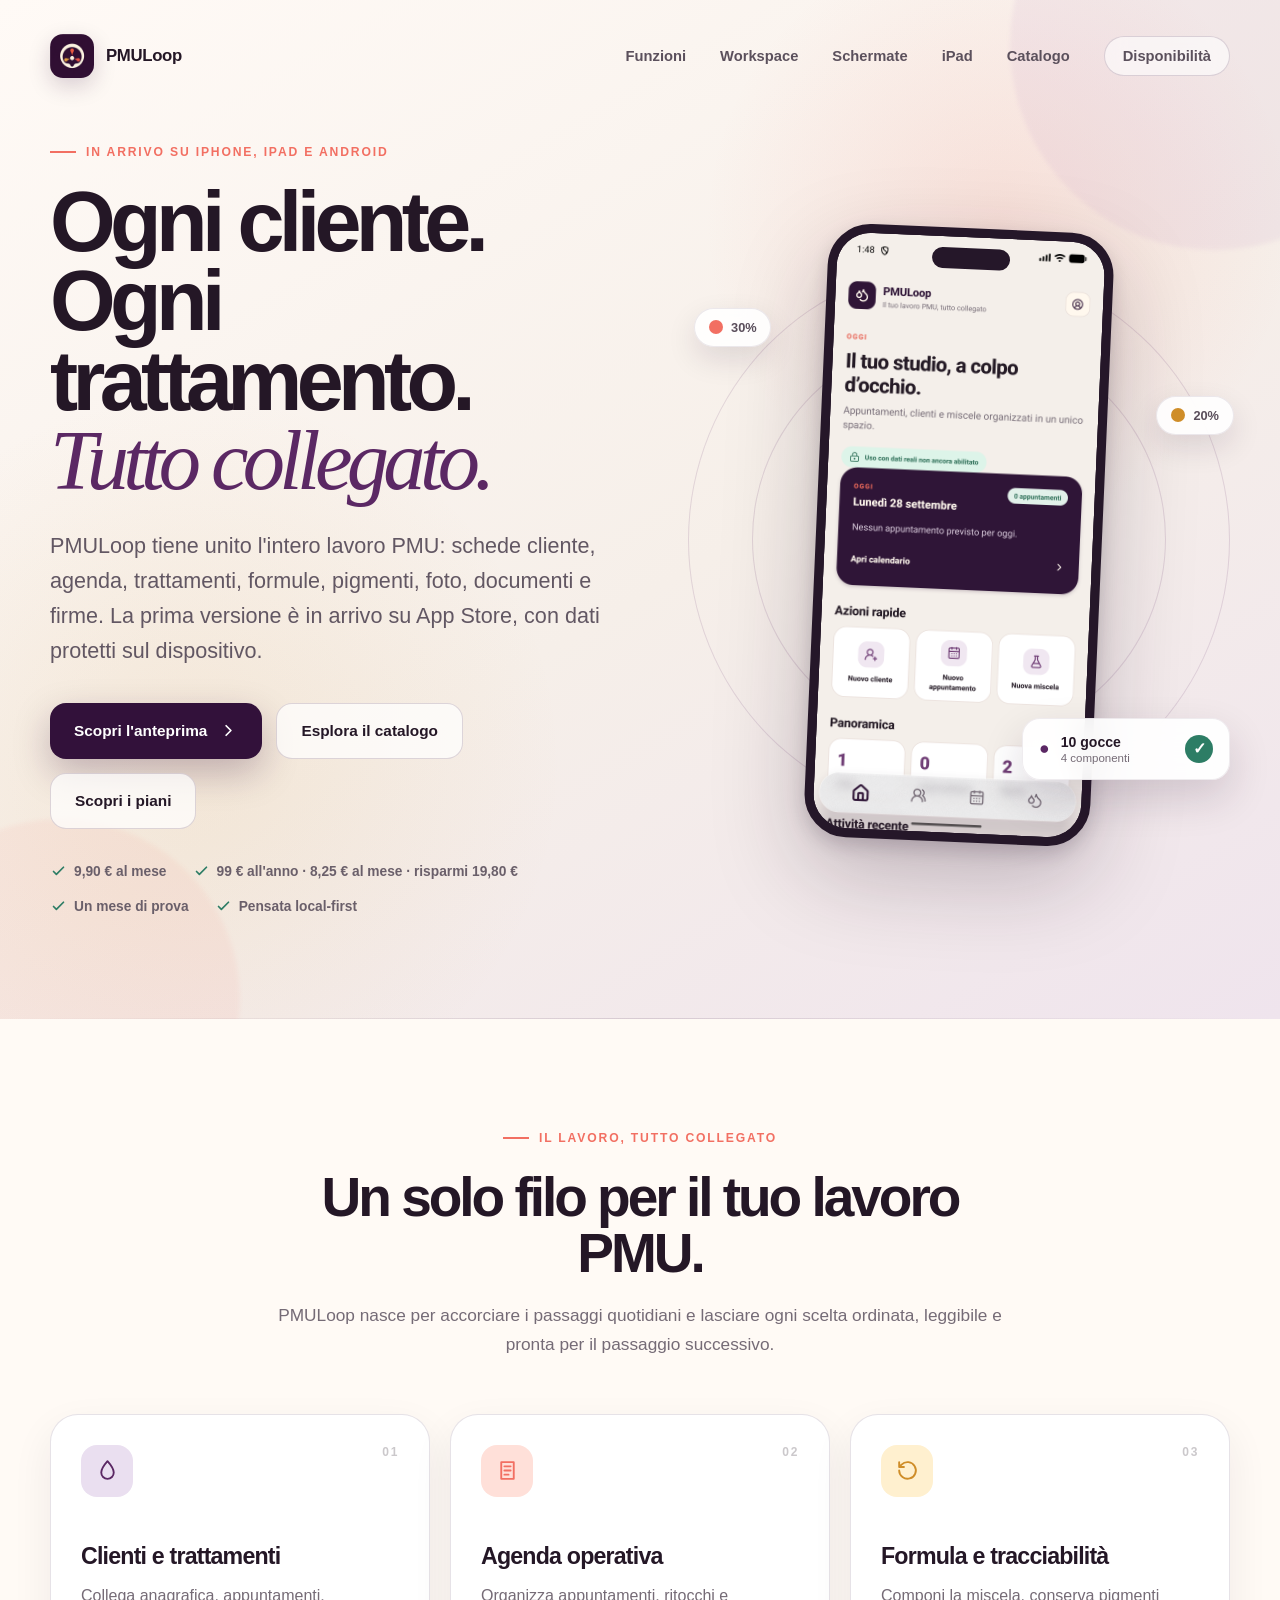
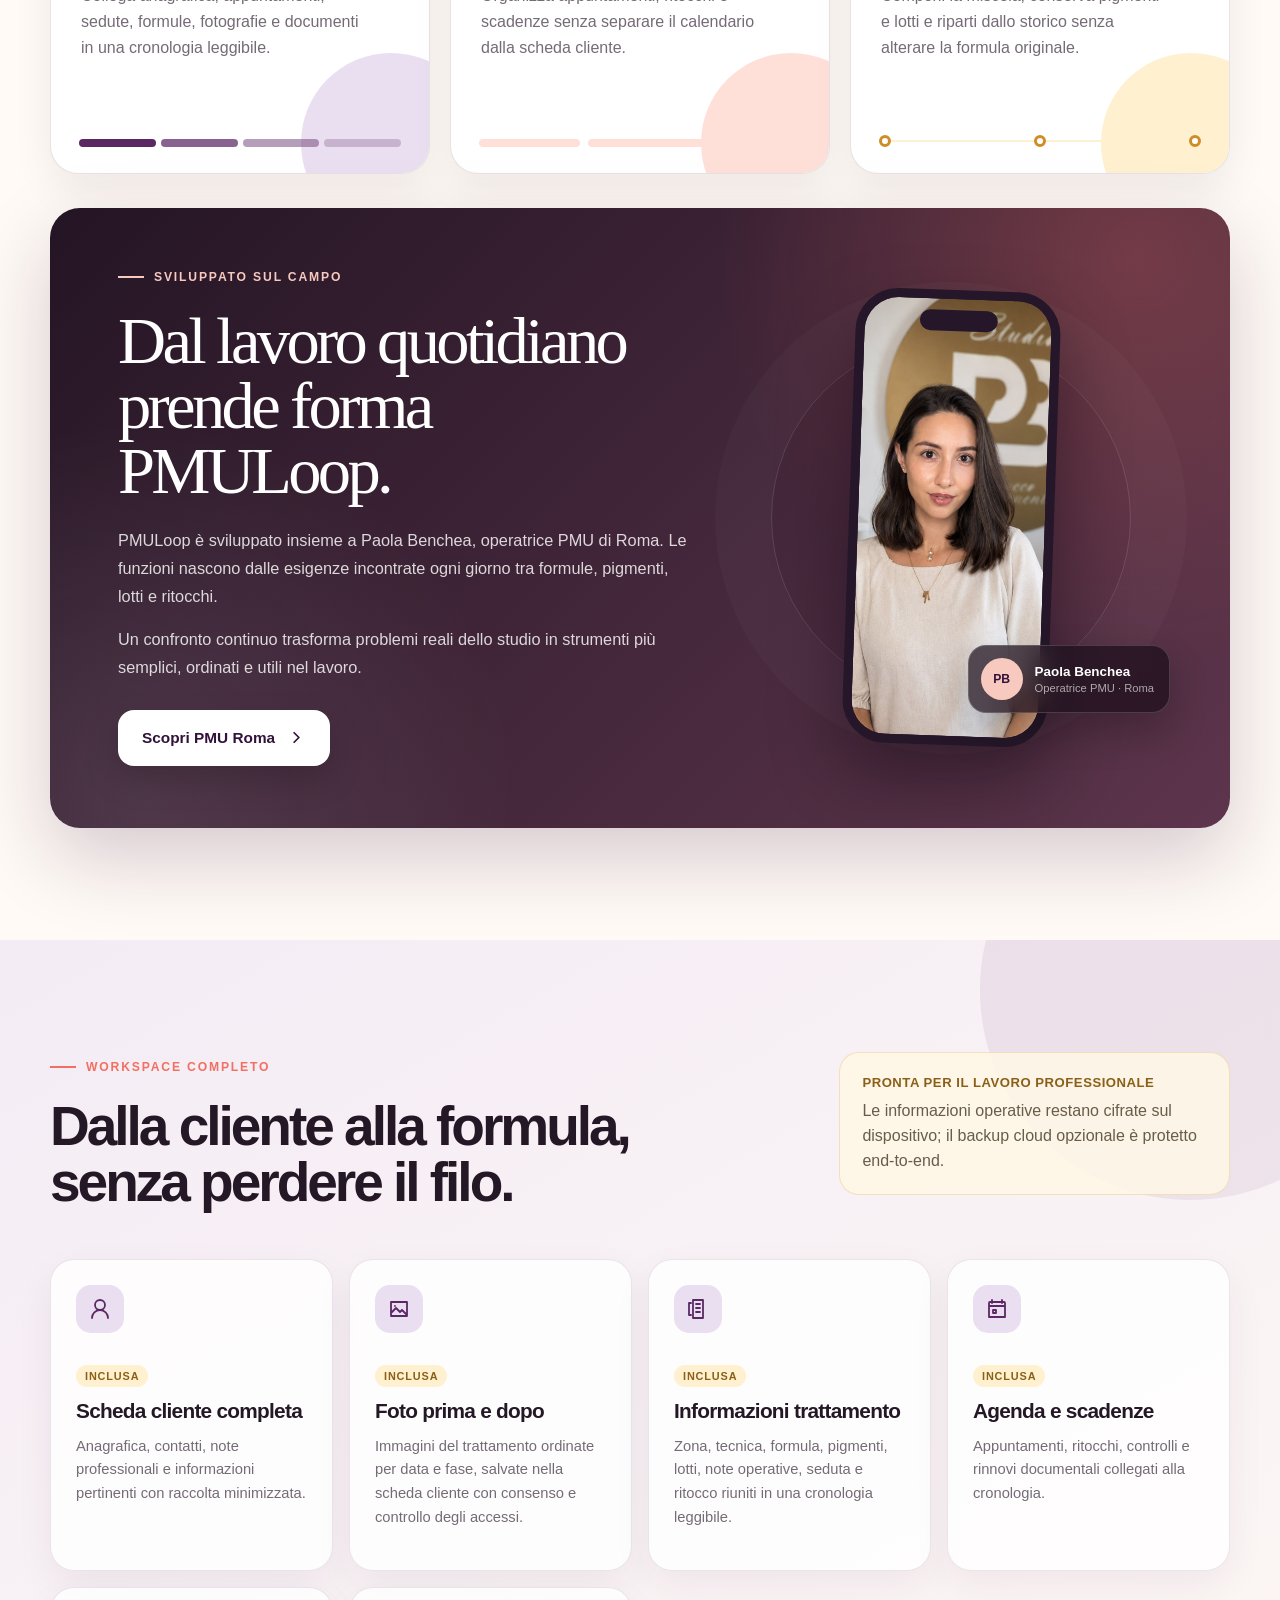
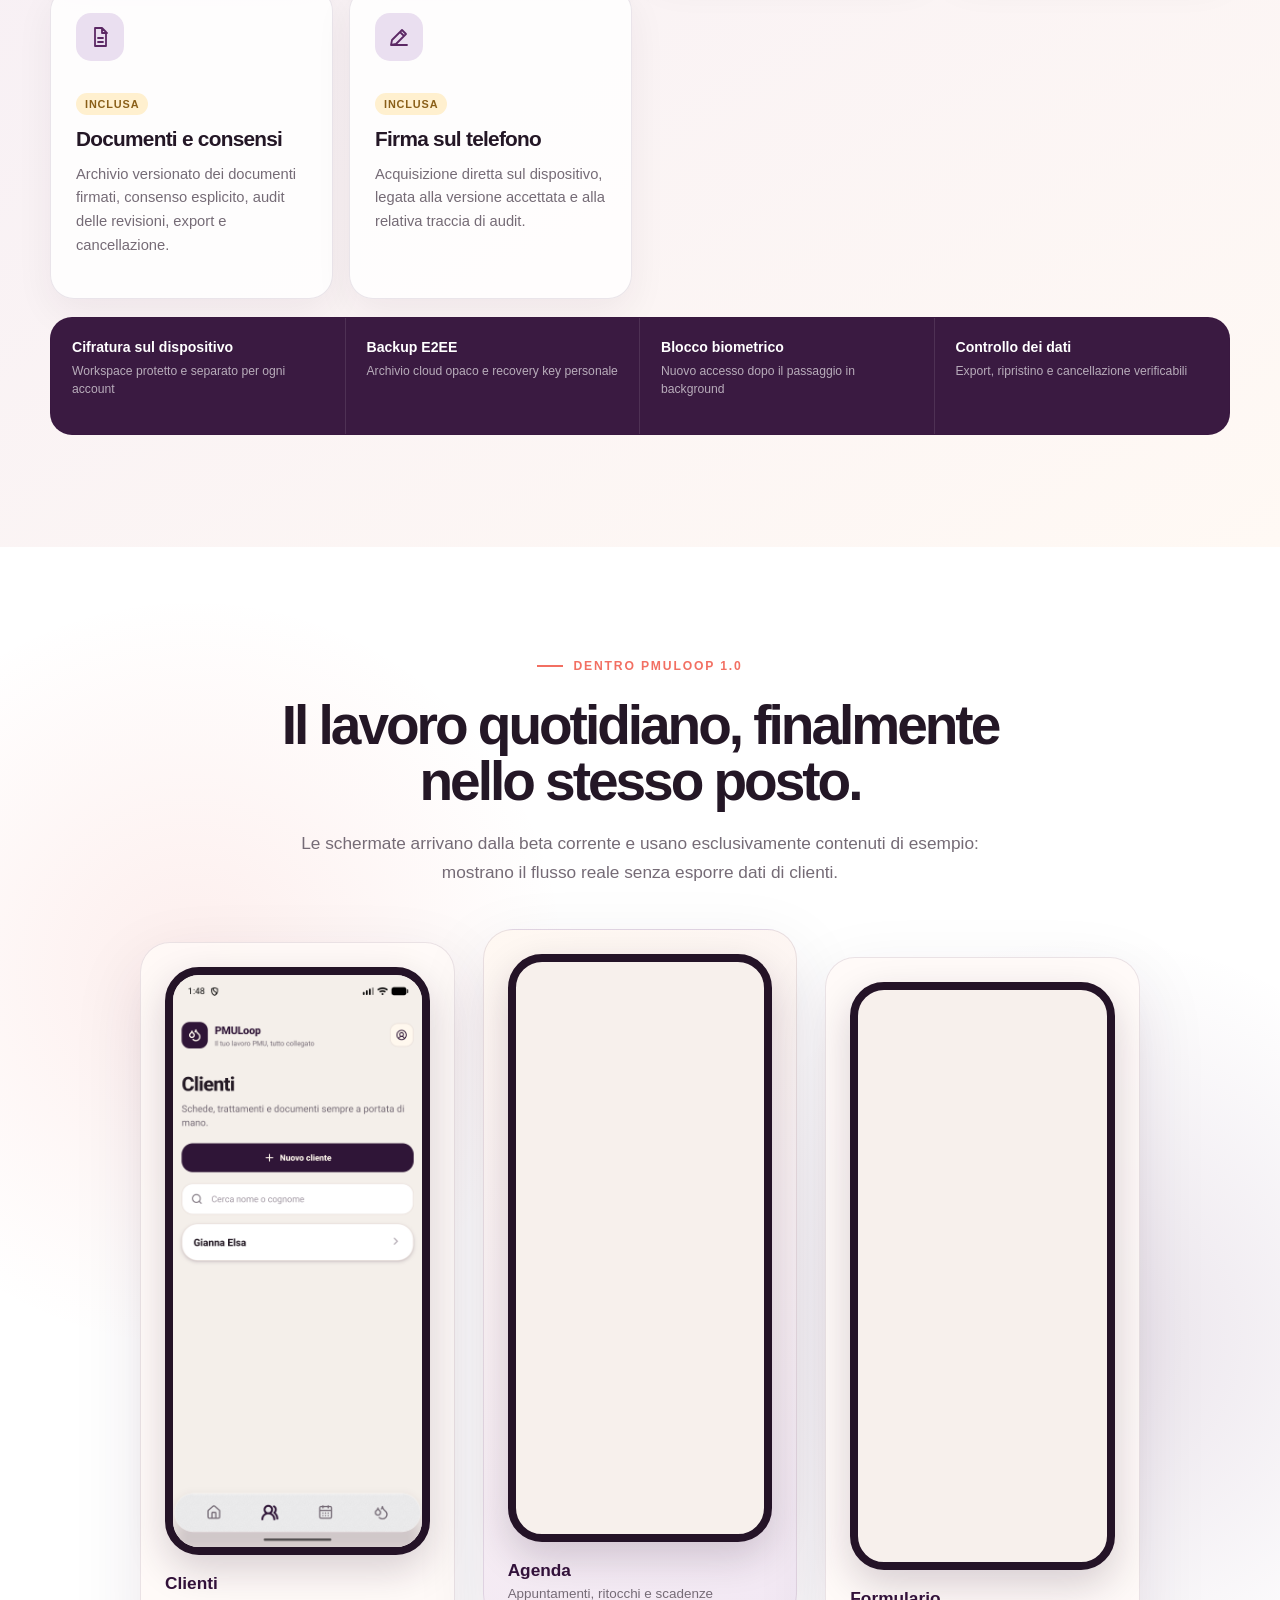
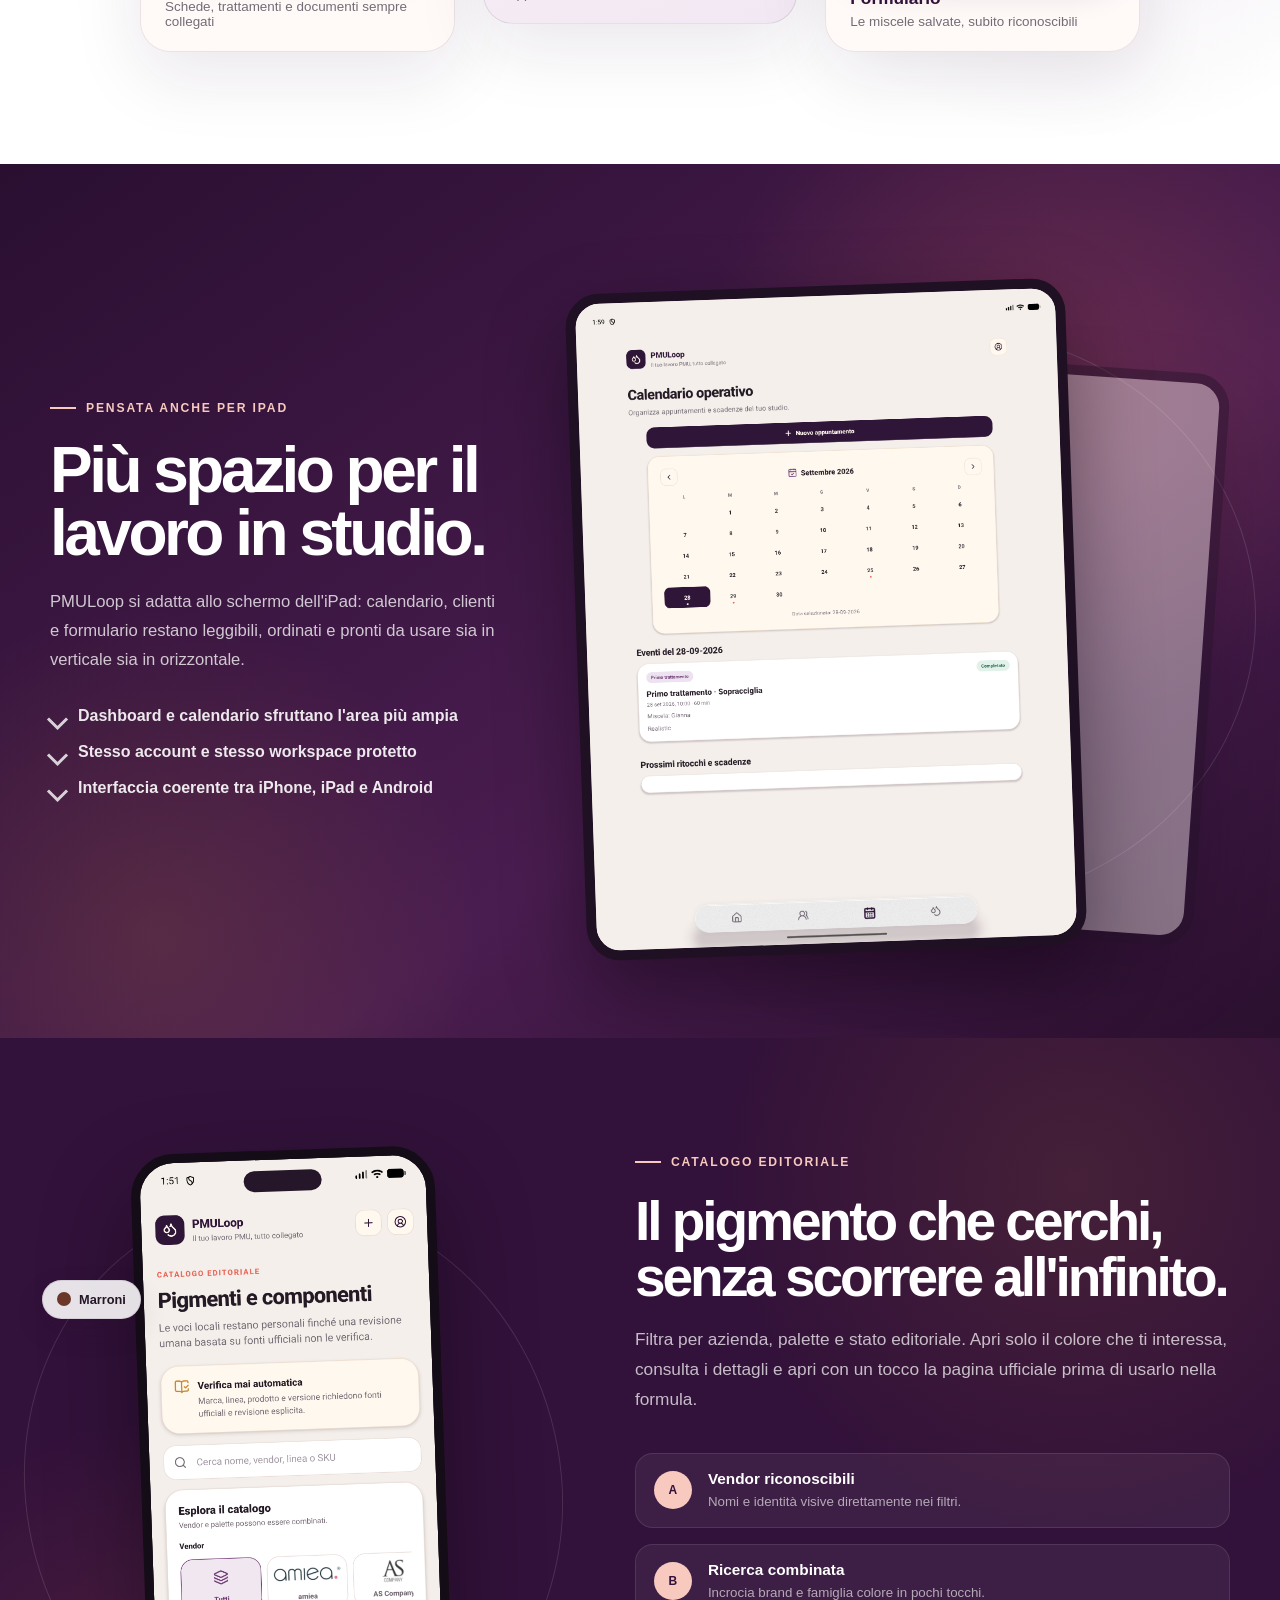
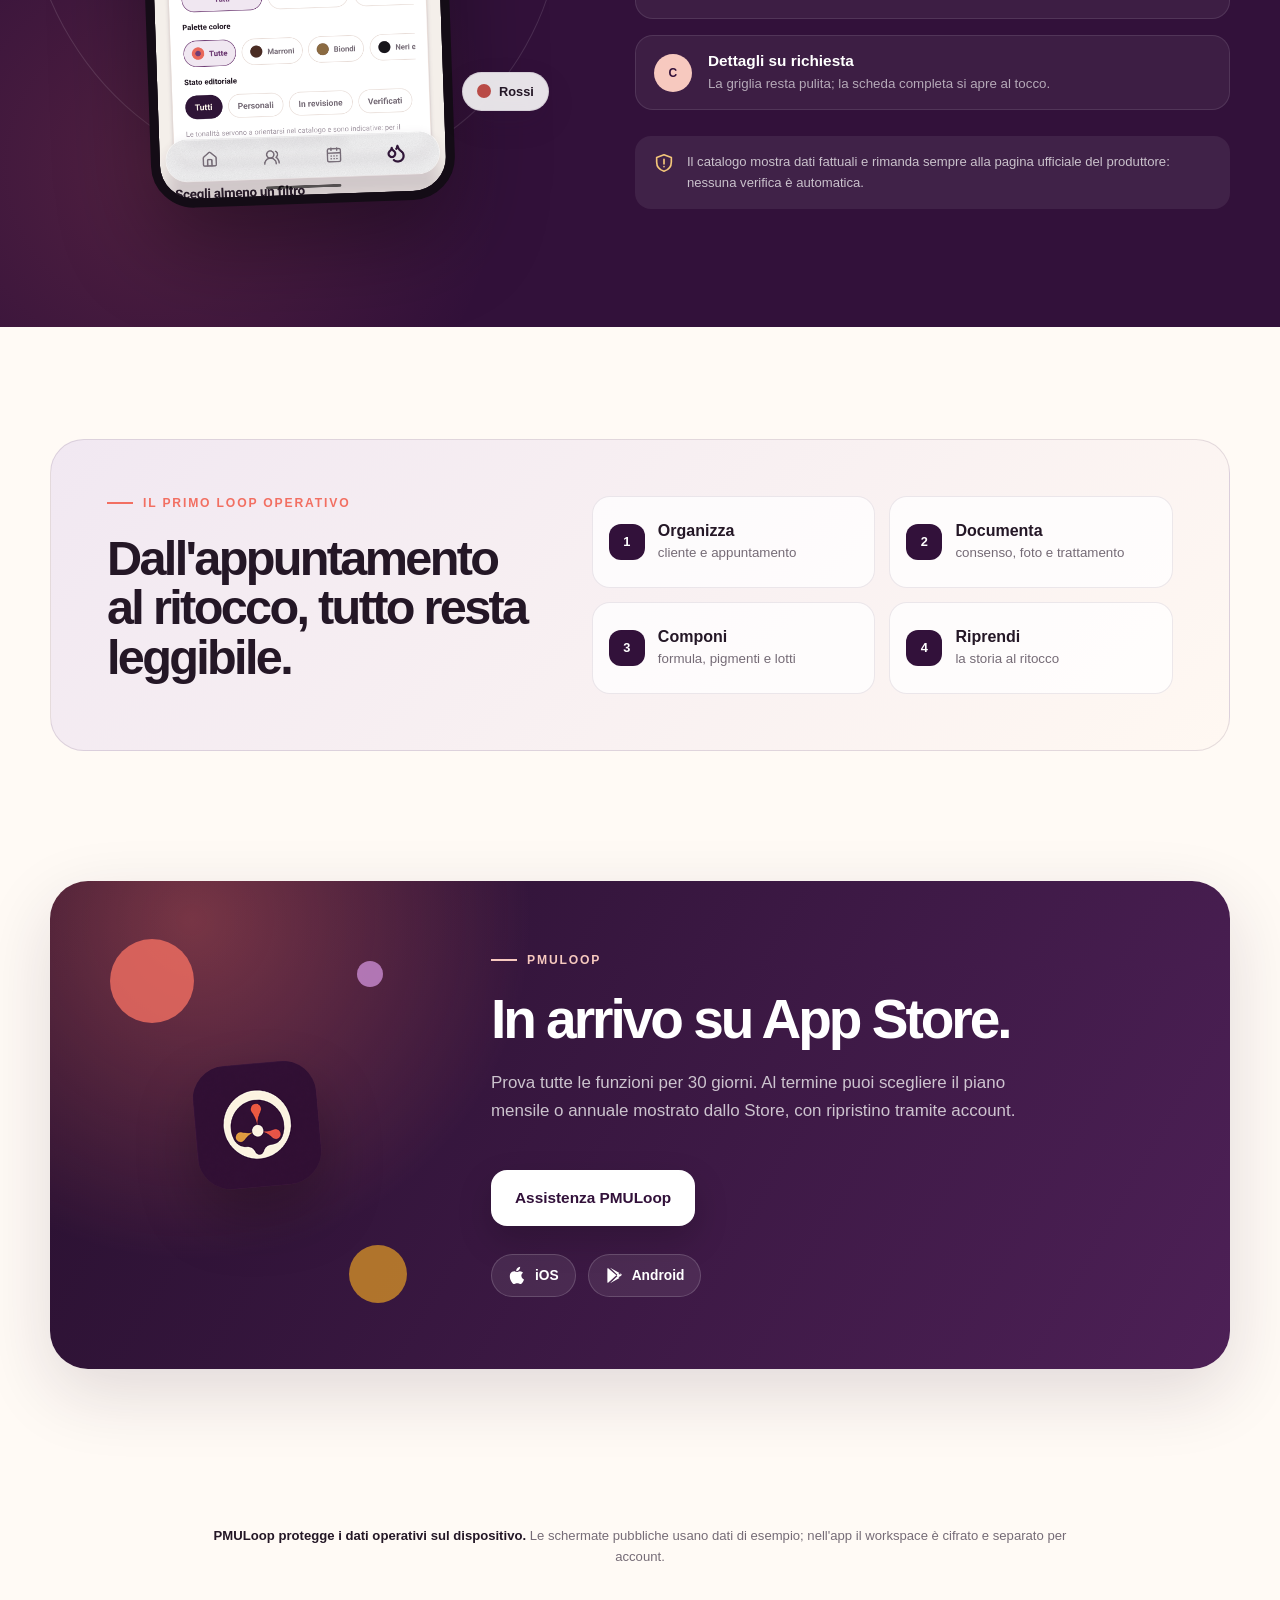
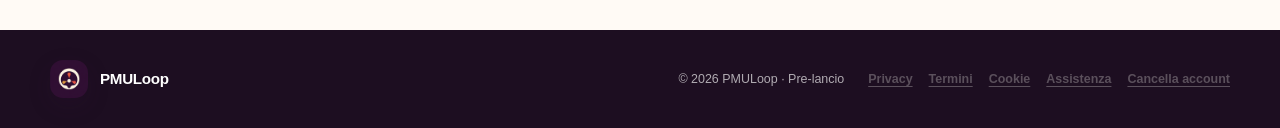
==== commit 038c1499: "Align public site with App Store release" ====
--- a/index.html
+++ b/index.html
@@ -62,7 +62,7 @@
           <a href="#schermate">Schermate</a>
           <a href="#ipad">iPad</a>
           <a href="#catalogo">Catalogo</a>
-          <a class="nav-cta" href="founding-pass/">Founding Pass</a>
+          <a class="nav-cta" href="#disponibilita">Disponibilità</a>
         </nav>
       </div>
     </header>
@@ -77,8 +77,8 @@
             <h1>Ogni cliente.<br>Ogni trattamento.<br><em>Tutto collegato.</em></h1>
             <p class="hero-lead">
               PMULoop tiene unito l'intero lavoro PMU: schede cliente, agenda,
-              trattamenti, formule, pigmenti, foto, documenti e firme. La beta
-              protetta è già disponibile su iPhone, iPad e Android per il collaudo.
+              trattamenti, formule, pigmenti, foto, documenti e firme. La prima
+              versione è in arrivo su App Store, con dati protetti sul dispositivo.
             </p>
             <div class="hero-actions">
               <a class="button button-primary" href="#funzioni">
@@ -86,7 +86,7 @@
                 <svg viewBox="0 0 24 24" aria-hidden="true"><path d="m9 18 6-6-6-6" /></svg>
               </a>
               <a class="button button-ghost" href="#catalogo">Esplora il catalogo</a>
-              <a class="button button-ghost" href="founding-pass/">Scopri il prezzo fondatore</a>
+              <a class="button button-ghost" href="#disponibilita">Scopri i piani</a>
             </div>
             <ul class="promise-list" aria-label="Caratteristiche commerciali">
               <li>
@@ -225,7 +225,7 @@
               <p class="eyebrow"><span></span> Workspace completo</p>
               <h2>Dalla cliente alla formula, senza perdere il filo.</h2>
             </div>
-            <p class="planned-status"><strong>Disponibile nella beta protetta</strong>Le funzioni sono già presenti nella build di test. L'uso con dati reali resta bloccato fino al completamento dei collaudi privacy, sicurezza e ripristino.</p>
+            <p class="planned-status"><strong>Pronta per il lavoro professionale</strong>Le informazioni operative restano cifrate sul dispositivo; il backup cloud opzionale è protetto end-to-end.</p>
           </div>
 
           <div class="planned-grid">
@@ -233,7 +233,7 @@
               <span class="planned-icon" aria-hidden="true">
                 <svg viewBox="0 0 24 24"><path d="M20 21a8 8 0 0 0-16 0M12 13a5 5 0 1 0 0-10 5 5 0 0 0 0 10Z" /></svg>
               </span>
-              <span class="planned-tag">In beta</span>
+              <span class="planned-tag">Inclusa</span>
               <h3>Scheda cliente completa</h3>
               <p>Anagrafica, contatti, note professionali e informazioni pertinenti con raccolta minimizzata.</p>
             </article>
@@ -242,7 +242,7 @@
               <span class="planned-icon" aria-hidden="true">
                 <svg viewBox="0 0 24 24"><path d="M4 5h16v14H4zM8 9h.01M4 16l5-5 4 4 2-2 5 5" /></svg>
               </span>
-              <span class="planned-tag">In beta</span>
+              <span class="planned-tag">Inclusa</span>
               <h3>Foto prima e dopo</h3>
               <p>Immagini del trattamento ordinate per data e fase, salvate nella scheda cliente con consenso e controllo degli accessi.</p>
             </article>
@@ -251,7 +251,7 @@
               <span class="planned-icon" aria-hidden="true">
                 <svg viewBox="0 0 24 24"><path d="M7 3h10v18H7zM10 7h4m-4 4h4m-4 4h4M5 6H3v12h2" /></svg>
               </span>
-              <span class="planned-tag">In beta</span>
+              <span class="planned-tag">Inclusa</span>
               <h3>Informazioni trattamento</h3>
               <p>Zona, tecnica, formula, pigmenti, lotti, note operative, seduta e ritocco riuniti in una cronologia leggibile.</p>
             </article>
@@ -260,7 +260,7 @@
               <span class="planned-icon" aria-hidden="true">
                 <svg viewBox="0 0 24 24"><path d="M7 3v3m10-3v3M4 9h16M5 5h14a1 1 0 0 1 1 1v14H4V6a1 1 0 0 1 1-1Zm3 8h3v3H8z" /></svg>
               </span>
-              <span class="planned-tag">In beta</span>
+              <span class="planned-tag">Inclusa</span>
               <h3>Agenda e scadenze</h3>
               <p>Appuntamenti, ritocchi, controlli e rinnovi documentali collegati alla cronologia.</p>
             </article>
@@ -269,7 +269,7 @@
               <span class="planned-icon" aria-hidden="true">
                 <svg viewBox="0 0 24 24"><path d="M7 3h7l4 4v14H7zM14 3v5h5M10 13h5m-5 4h5" /></svg>
               </span>
-              <span class="planned-tag">In beta</span>
+              <span class="planned-tag">Inclusa</span>
               <h3>Documenti e consensi</h3>
               <p>Archivio versionato dei documenti firmati, consenso esplicito, audit delle revisioni, export e cancellazione.</p>
             </article>
@@ -278,7 +278,7 @@
               <span class="planned-icon" aria-hidden="true">
                 <svg viewBox="0 0 24 24"><path d="m4 20 5-1 10-10-4-4L5 15l-1 5Zm9-13 4 4M4 20h16" /></svg>
               </span>
-              <span class="planned-tag">In beta</span>
+              <span class="planned-tag">Inclusa</span>
               <h3>Firma sul telefono</h3>
               <p>Acquisizione diretta sul dispositivo, legata alla versione accettata e alla relativa traccia di audit.</p>
             </article>
@@ -467,13 +467,12 @@
           </div>
           <div class="launch-copy">
             <p class="eyebrow light"><span></span> PMULoop</p>
-            <h2>Entra prima. Mantieni il vantaggio per un anno.</h2>
+            <h2>In arrivo su App Store.</h2>
             <p>
-              Il <strong>PMULoop Founding Pass</strong> costa <strong>49,90 € una sola volta</strong>
-              e include 12 mesi di accesso dal lancio ufficiale, senza rinnovo automatico.
-              Dopo il periodo fondatore restano disponibili i normali piani mensile e annuale.
-            </p>
-            <a class="button button-light" href="founding-pass/">Dettagli della prevendita</a>
+              Prova tutte le funzioni per 30 giorni. Al termine puoi scegliere il
+              piano mensile o annuale mostrato dallo Store, con ripristino tramite account.
+            </p>
+            <a class="button button-light" href="support/">Assistenza PMULoop</a>
             <div class="store-row" role="group" aria-label="Piattaforme previste">
               <span>
                 <svg viewBox="0 0 24 24" aria-hidden="true"><path d="M16.8 12.7c0-2.7 2.2-4 2.3-4.1a5 5 0 0 0-3.9-2.1c-1.7-.2-3.2 1-4 1-.8 0-2.1-1-3.5-1-1.8 0-3.5 1.1-4.5 2.7-1.9 3.3-.5 8.2 1.4 10.9.9 1.3 2 2.8 3.5 2.7 1.4-.1 1.9-.9 3.6-.9 1.7 0 2.2.9 3.7.9 1.5 0 2.5-1.3 3.4-2.7 1-1.5 1.5-3 1.5-3.1-.1 0-3.5-1.3-3.5-5.3ZM14.1 4.8c.8-1 1.4-2.4 1.2-3.8-1.2.1-2.7.8-3.6 1.8-.8.9-1.5 2.3-1.3 3.7 1.4.1 2.8-.7 3.7-1.7Z" /></svg>
@@ -491,8 +490,8 @@
       <section class="demo-note">
         <div class="container">
           <p>
-            <strong>Questa è la beta protetta di PMULoop 1.0.</strong>
-             Le schermate mostrano esclusivamente dati di esempio. L'uso con dati reali sarà abilitato soltanto dopo il completamento dei collaudi privacy, sicurezza e ripristino.
+            <strong>PMULoop protegge i dati operativi sul dispositivo.</strong>
+            Le schermate pubbliche usano dati di esempio; nell'app il workspace è cifrato e separato per account.
           </p>
         </div>
       </section>
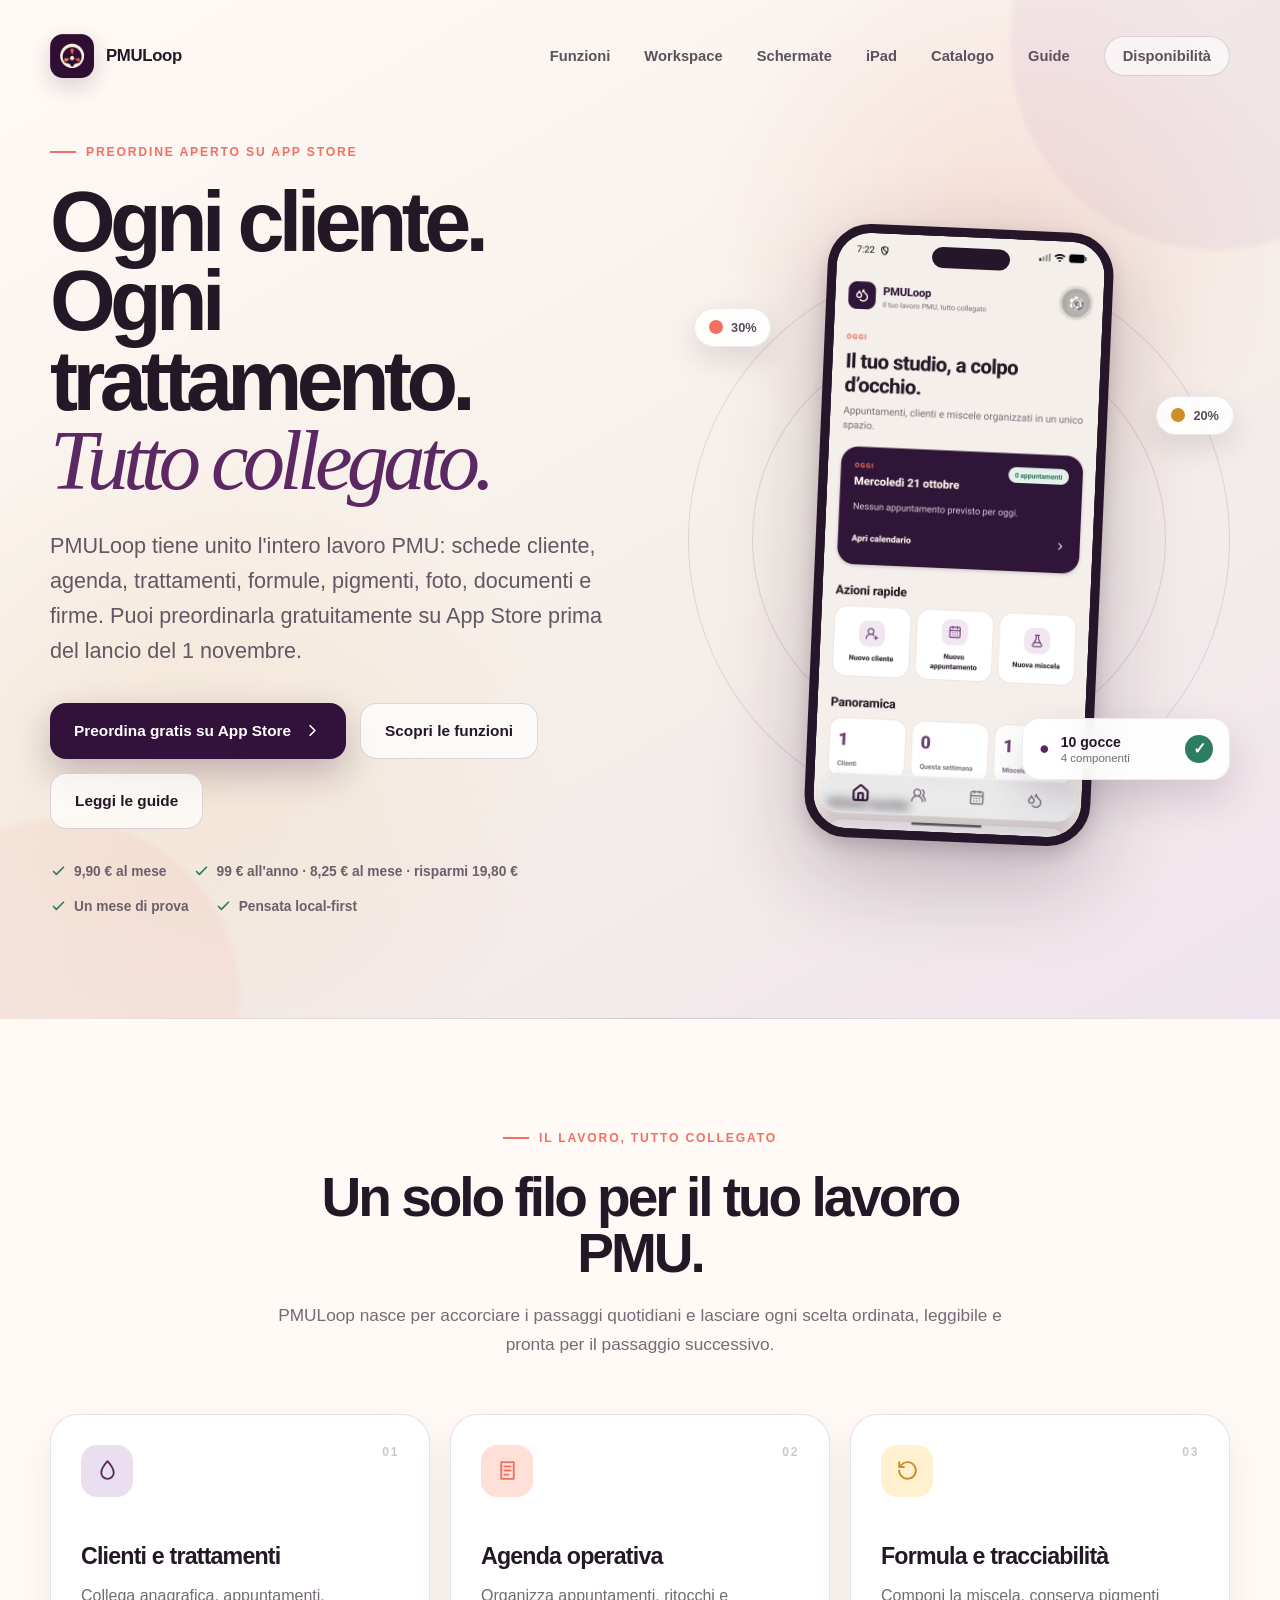
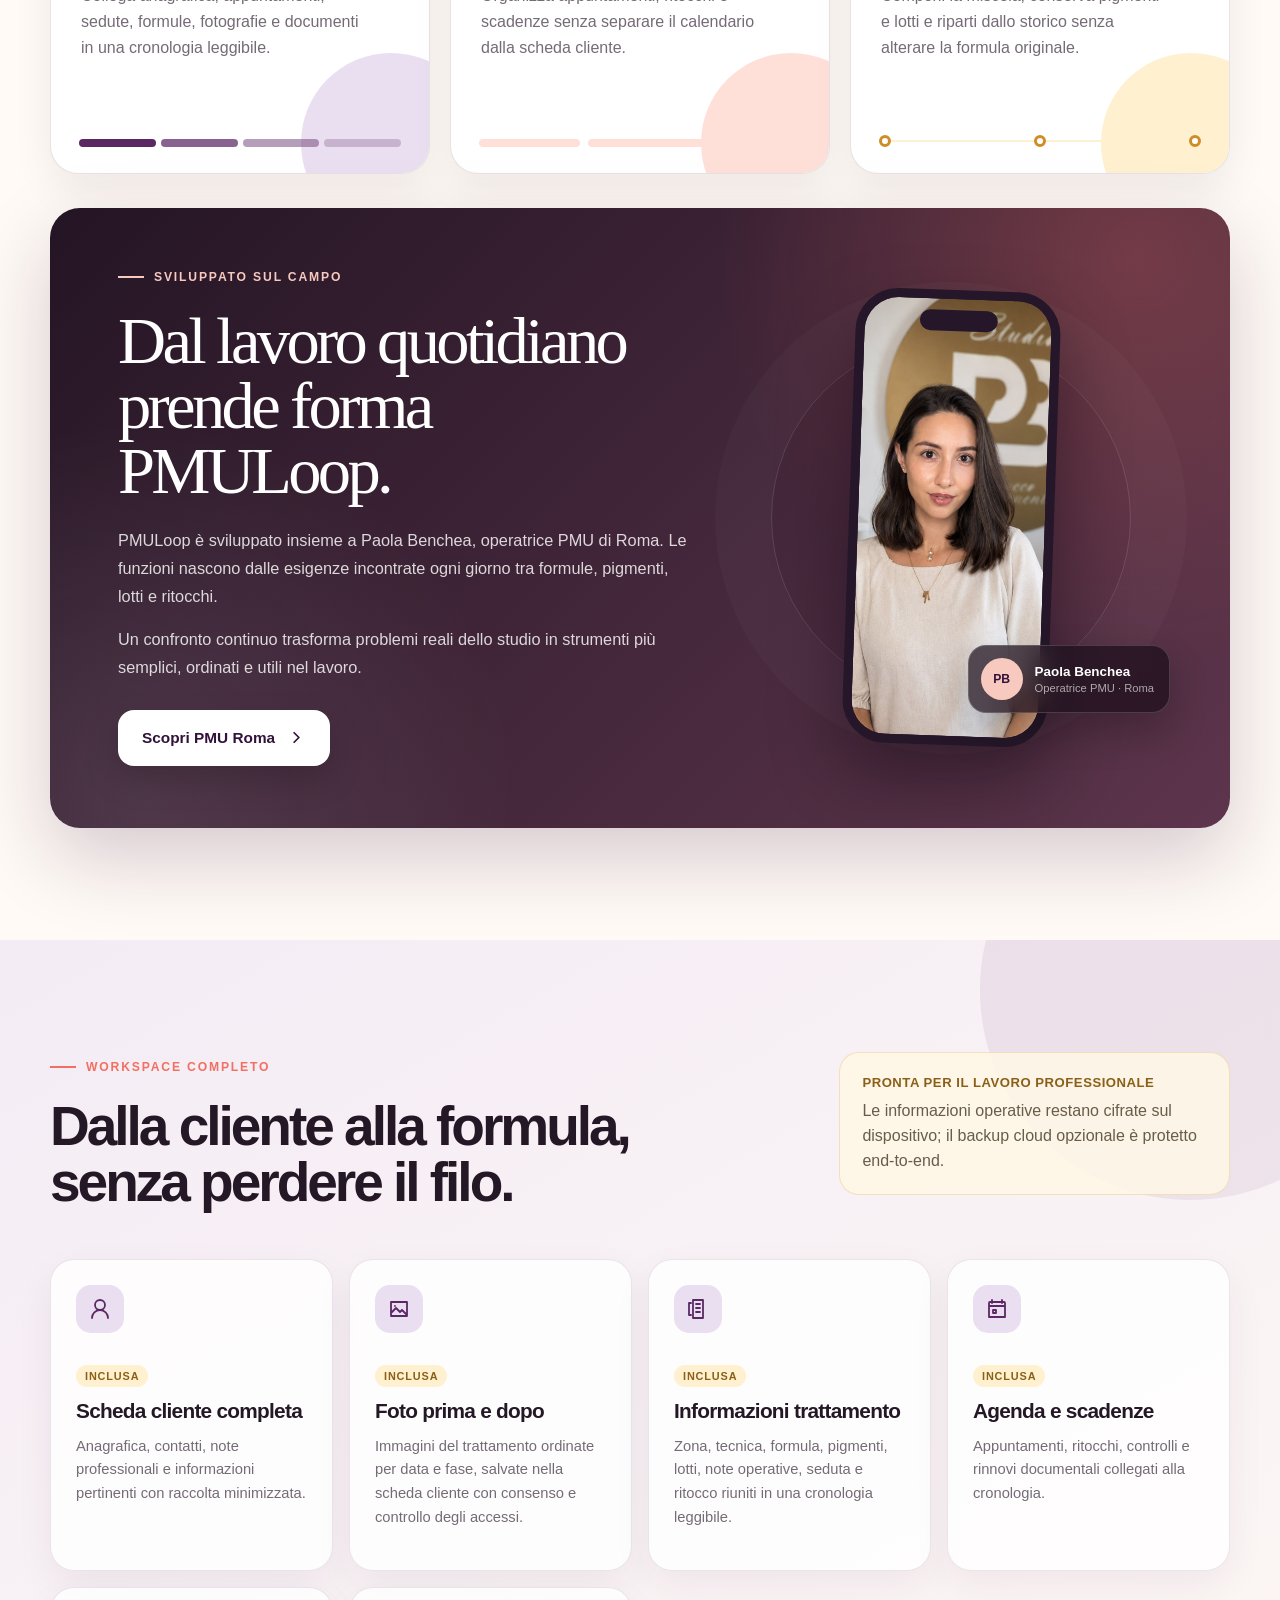
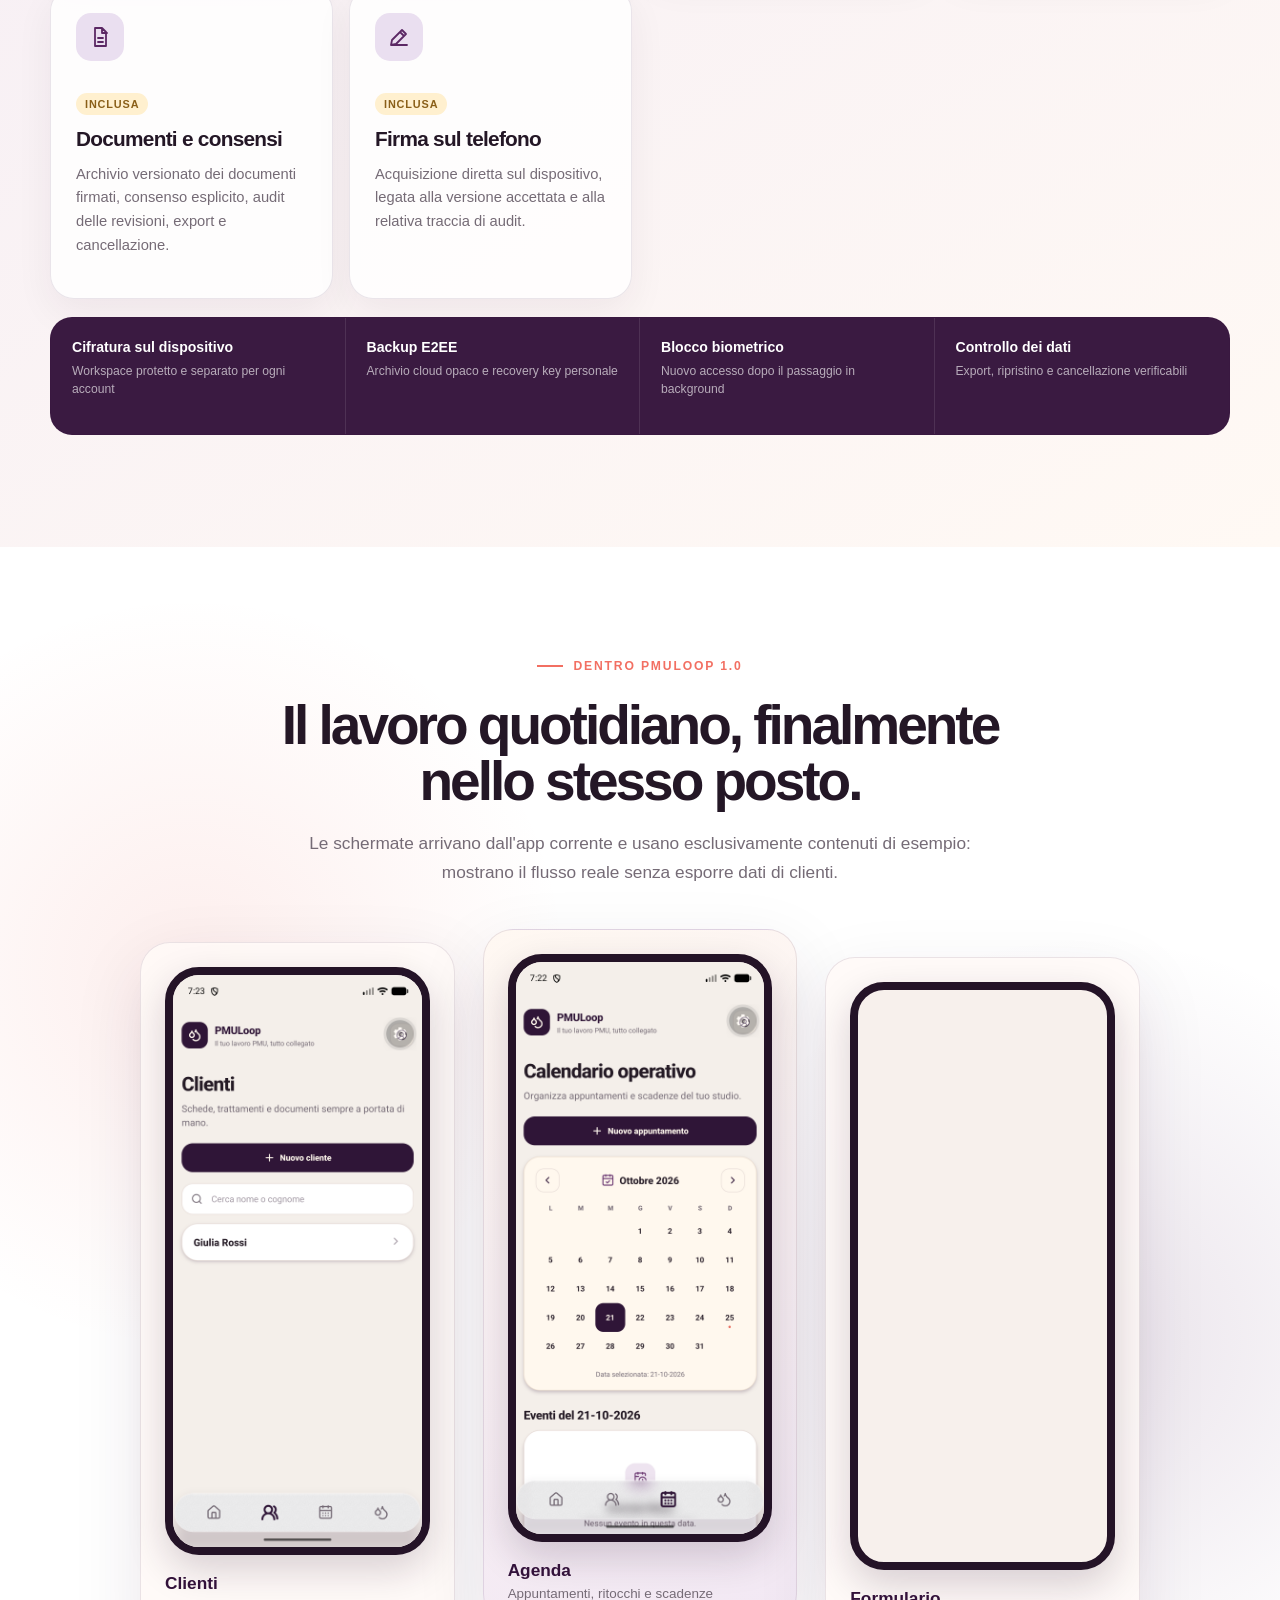
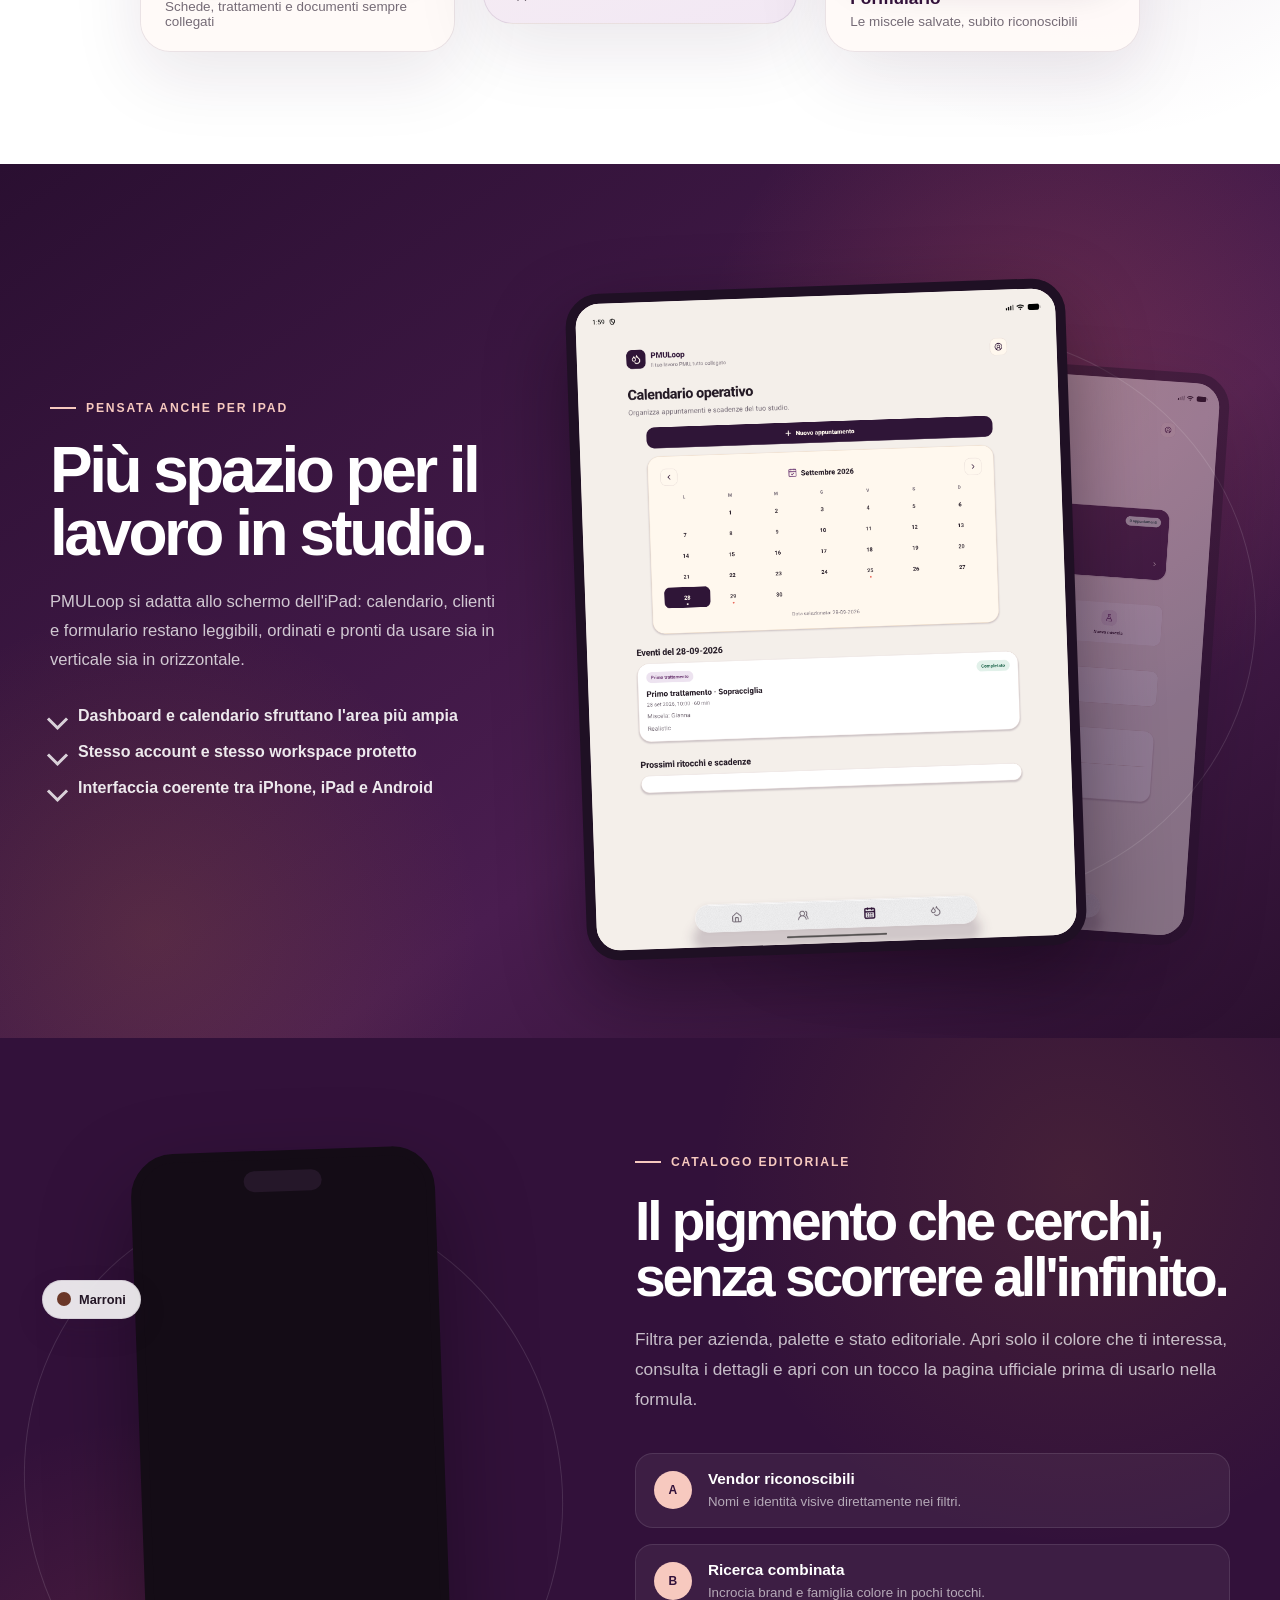
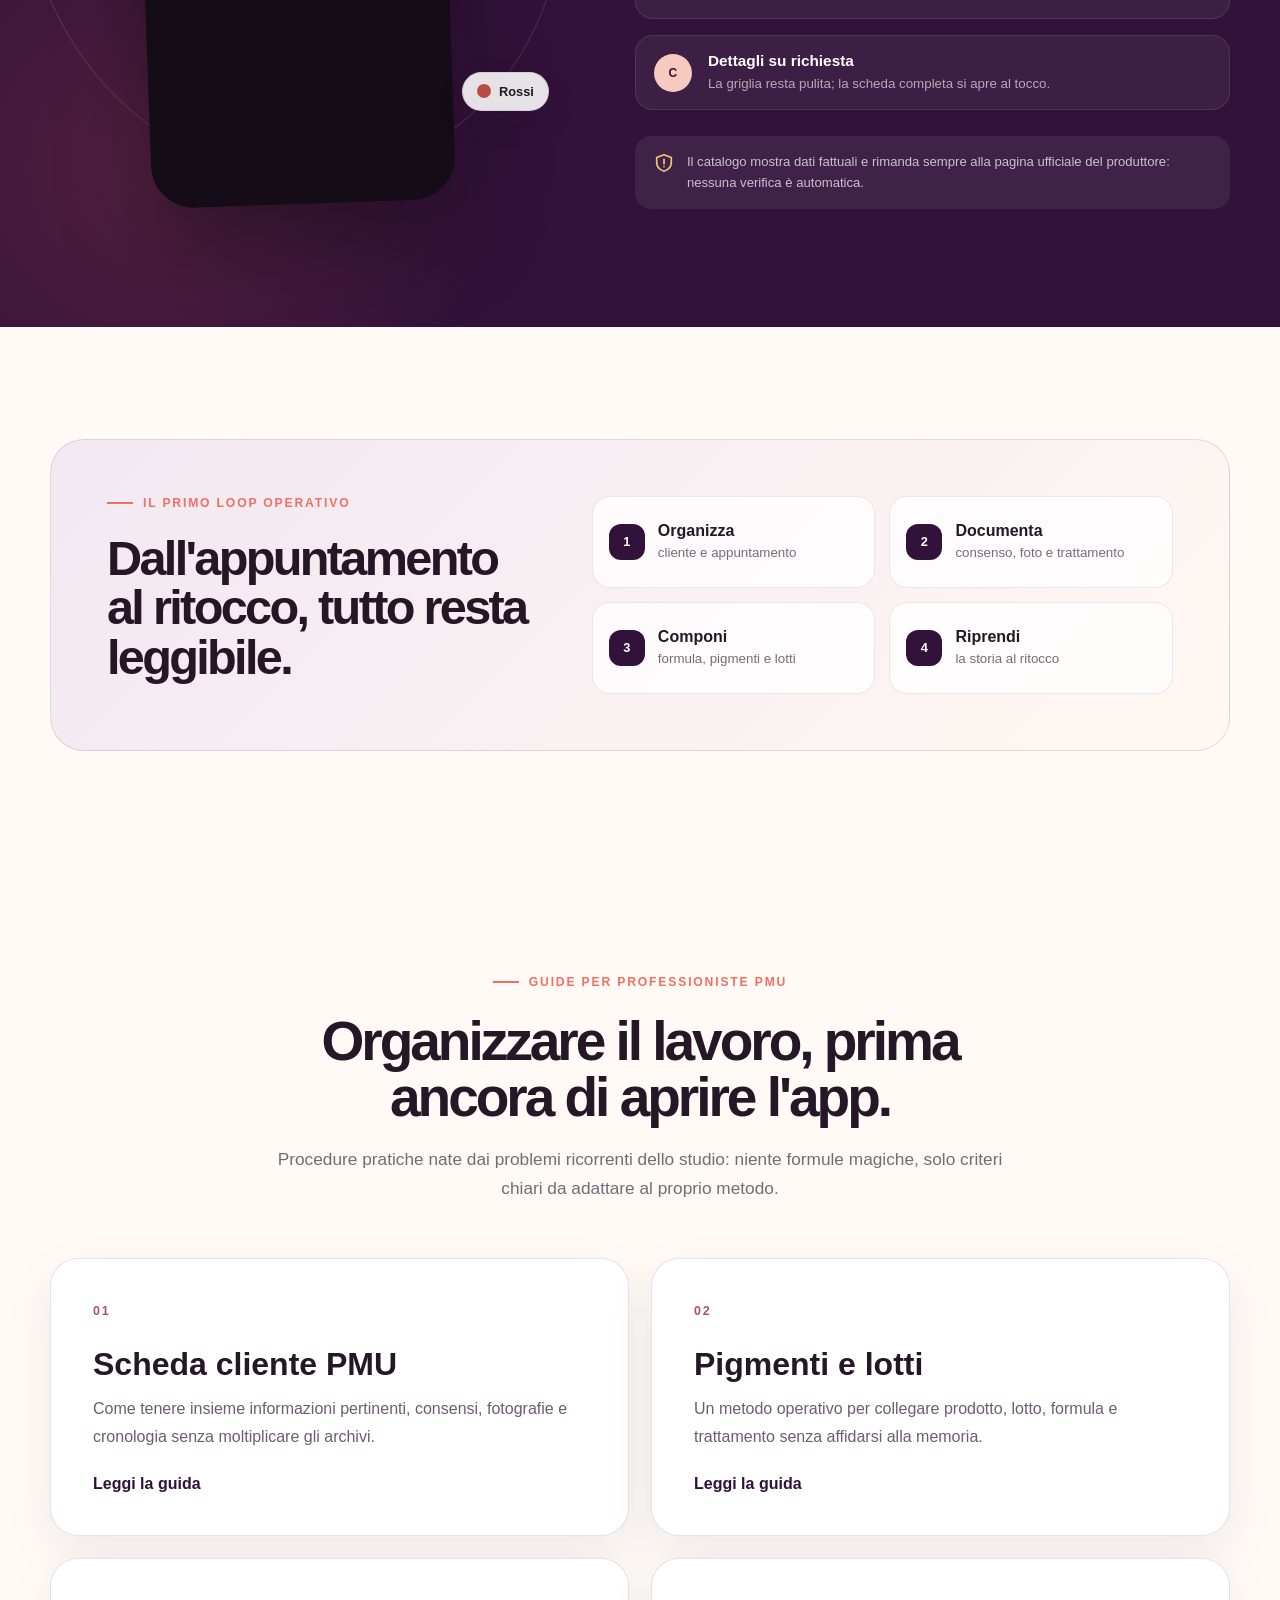
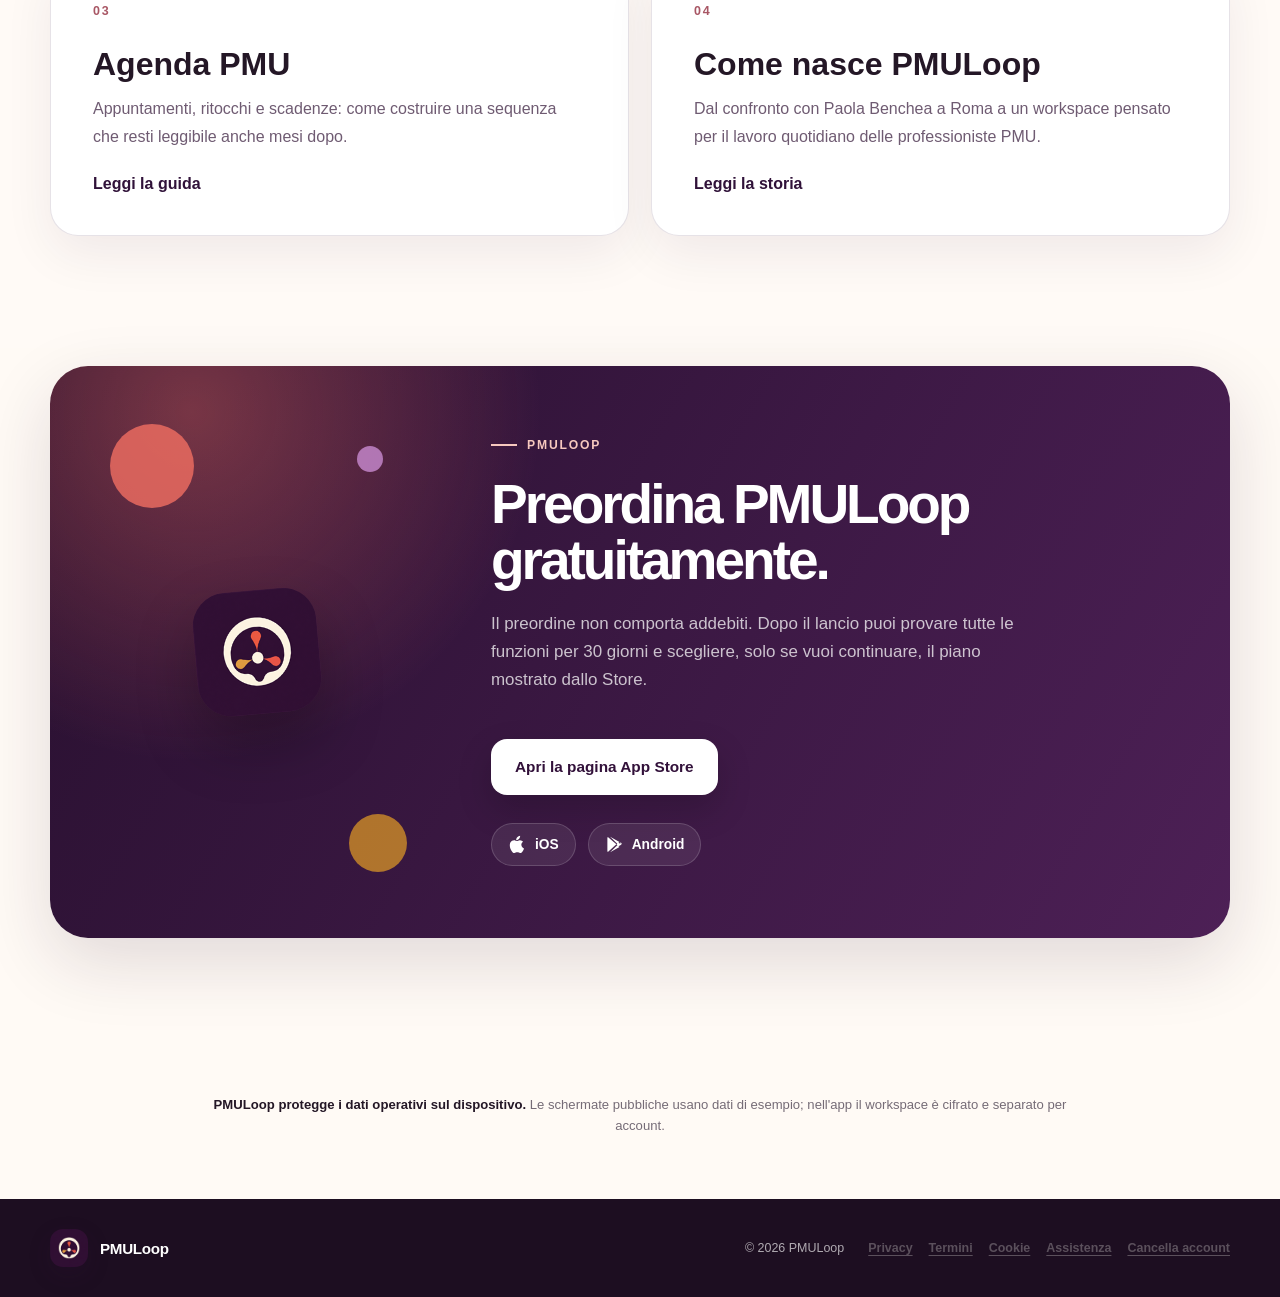
==== commit 9d7aca7f: "Update PMULoop public launch site" ====
--- a/index.html
+++ b/index.html
@@ -38,12 +38,40 @@
     <script type="application/ld+json">
       {
         "@context": "https://schema.org",
-        "@type": "WebSite",
-        "name": "PMULoop",
-        "url": "https://pmuloop.com/",
-        "image": "https://pmuloop.com/assets/pmuloop-social-preview.png",
-        "description": "Workspace operativo per professionisti PMU, sviluppato a partire dalle esigenze quotidiane del lavoro in studio.",
-        "inLanguage": "it-IT"
+        "@graph": [
+          {
+            "@type": "WebSite",
+            "@id": "https://pmuloop.com/#website",
+            "name": "PMULoop",
+            "url": "https://pmuloop.com/",
+            "image": "https://pmuloop.com/assets/pmuloop-social-preview.png",
+            "description": "Workspace operativo per professionisti PMU, sviluppato a partire dalle esigenze quotidiane del lavoro in studio.",
+            "inLanguage": "it-IT"
+          },
+          {
+            "@type": "SoftwareApplication",
+            "@id": "https://pmuloop.com/#app",
+            "name": "PMULoop",
+            "url": "https://pmuloop.com/",
+            "downloadUrl": "https://apps.apple.com/it/app/pmuloop/id6805815193",
+            "applicationCategory": "BusinessApplication",
+            "operatingSystem": "iOS, iPadOS",
+            "description": "App per professionisti PMU che collega schede cliente, agenda, trattamenti, formule, pigmenti, fotografie e documenti.",
+            "image": "https://pmuloop.com/assets/pmuloop-social-preview.png",
+            "inLanguage": "it-IT",
+            "offers": {
+              "@type": "Offer",
+              "price": "0",
+              "priceCurrency": "EUR",
+              "description": "Preordine gratuito e prova iniziale di 30 giorni; gli abbonamenti opzionali sono mostrati dallo Store."
+            },
+            "contributor": {
+              "@type": "Person",
+              "name": "Paola Benchea",
+              "url": "https://www.pmuroma.it/chi-e-paola-benchea"
+            }
+          }
+        ]
       }
     </script>
   </head>
@@ -62,6 +90,7 @@
           <a href="#schermate">Schermate</a>
           <a href="#ipad">iPad</a>
           <a href="#catalogo">Catalogo</a>
+          <a href="#risorse">Guide</a>
           <a class="nav-cta" href="#disponibilita">Disponibilità</a>
         </nav>
       </div>
@@ -73,20 +102,20 @@
         <div class="hero-glow hero-glow-two" aria-hidden="true"></div>
         <div class="container hero-grid">
           <div class="hero-copy reveal">
-            <p class="eyebrow"><span></span> In arrivo su iPhone, iPad e Android</p>
+            <p class="eyebrow"><span></span> Preordine aperto su App Store</p>
             <h1>Ogni cliente.<br>Ogni trattamento.<br><em>Tutto collegato.</em></h1>
             <p class="hero-lead">
               PMULoop tiene unito l'intero lavoro PMU: schede cliente, agenda,
-              trattamenti, formule, pigmenti, foto, documenti e firme. La prima
-              versione è in arrivo su App Store, con dati protetti sul dispositivo.
+              trattamenti, formule, pigmenti, foto, documenti e firme. Puoi
+              preordinarla gratuitamente su App Store prima del lancio del 1 novembre.
             </p>
             <div class="hero-actions">
-              <a class="button button-primary" href="#funzioni">
-                Scopri l'anteprima
+              <a class="button button-primary" data-track="app-store" href="https://apps.apple.com/it/app/pmuloop/id6805815193?itscg=30200&amp;itsct=pmuloop_website" rel="noopener">
+                Preordina gratis su App Store
                 <svg viewBox="0 0 24 24" aria-hidden="true"><path d="m9 18 6-6-6-6" /></svg>
               </a>
-              <a class="button button-ghost" href="#catalogo">Esplora il catalogo</a>
-              <a class="button button-ghost" href="#disponibilita">Scopri i piani</a>
+              <a class="button button-ghost" href="#funzioni">Scopri le funzioni</a>
+              <a class="button button-ghost" href="#risorse">Leggi le guide</a>
             </div>
             <ul class="promise-list" aria-label="Caratteristiche commerciali">
               <li>
@@ -117,7 +146,7 @@
               <div class="phone-speaker" aria-hidden="true"></div>
               <img
                 src="assets/app-home.png"
-                alt="Dashboard operativa della beta PMULoop"
+                alt="Dashboard operativa dell'app PMULoop"
                 width="1080"
                 height="2400"
                 decoding="async"
@@ -189,7 +218,7 @@
                 Un confronto continuo trasforma problemi reali dello studio in strumenti più
                 semplici, ordinati e utili nel lavoro.
               </p>
-              <a class="button button-light field-story-link" href="https://www.pmuroma.it/" target="_blank" rel="noopener noreferrer">
+              <a class="button button-light field-story-link" href="https://www.pmuroma.it/?utm_source=pmuloop.com&amp;utm_medium=referral&amp;utm_campaign=studio_origin" target="_blank" rel="noopener noreferrer">
                 Scopri PMU Roma
                 <svg viewBox="0 0 24 24" aria-hidden="true"><path d="m9 18 6-6-6-6" /></svg>
               </a>
@@ -299,7 +328,7 @@
             <p class="eyebrow"><span></span> Dentro PMULoop 1.0</p>
             <h2>Il lavoro quotidiano, finalmente nello stesso posto.</h2>
             <p>
-              Le schermate arrivano dalla beta corrente e usano esclusivamente
+              Le schermate arrivano dall'app corrente e usano esclusivamente
               contenuti di esempio: mostrano il flusso reale senza esporre dati di clienti.
             </p>
           </div>
@@ -309,7 +338,7 @@
               <div class="screen-phone">
                 <img
                   src="assets/app-clienti.png"
-                  alt="Elenco clienti nella beta PMULoop"
+                  alt="Elenco clienti nell'app PMULoop"
                   width="1080"
                   height="2400"
                   loading="lazy"
@@ -323,7 +352,7 @@
               <div class="screen-phone">
                 <img
                   src="assets/app-agenda.png"
-                  alt="Agenda appuntamenti nella beta PMULoop"
+                  alt="Agenda appuntamenti nell'app PMULoop"
                   width="1080"
                   height="2400"
                   loading="lazy"
@@ -337,7 +366,7 @@
               <div class="screen-phone">
                 <img
                   src="assets/app-formulario.png"
-                  alt="Formulario delle miscele nella beta PMULoop"
+                  alt="Formulario delle miscele nell'app PMULoop"
                   width="1080"
                   height="2400"
                   loading="lazy"
@@ -457,6 +486,38 @@
         </div>
       </section>
 
+      <section class="section resources-section" id="risorse">
+        <div class="container">
+          <div class="section-heading centered reveal">
+            <p class="eyebrow"><span></span> Guide per professioniste PMU</p>
+            <h2>Organizzare il lavoro, prima ancora di aprire l'app.</h2>
+            <p>Procedure pratiche nate dai problemi ricorrenti dello studio: niente formule magiche, solo criteri chiari da adattare al proprio metodo.</p>
+          </div>
+          <div class="resources-grid">
+            <article class="resource-card reveal">
+              <span>01</span><h3>Scheda cliente PMU</h3>
+              <p>Come tenere insieme informazioni pertinenti, consensi, fotografie e cronologia senza moltiplicare gli archivi.</p>
+              <a href="/guide/scheda-cliente-pmu/">Leggi la guida</a>
+            </article>
+            <article class="resource-card reveal reveal-delay-short">
+              <span>02</span><h3>Pigmenti e lotti</h3>
+              <p>Un metodo operativo per collegare prodotto, lotto, formula e trattamento senza affidarsi alla memoria.</p>
+              <a href="/guide/pigmenti-lotti-tracciabilita/">Leggi la guida</a>
+            </article>
+            <article class="resource-card reveal reveal-delay">
+              <span>03</span><h3>Agenda PMU</h3>
+              <p>Appuntamenti, ritocchi e scadenze: come costruire una sequenza che resti leggibile anche mesi dopo.</p>
+              <a href="/guide/agenda-pmu-ritocchi-scadenze/">Leggi la guida</a>
+            </article>
+            <article class="resource-card reveal reveal-delay-long">
+              <span>04</span><h3>Come nasce PMULoop</h3>
+              <p>Dal confronto con Paola Benchea a Roma a un workspace pensato per il lavoro quotidiano delle professioniste PMU.</p>
+              <a href="/storia/come-nasce-pmuloop/">Leggi la storia</a>
+            </article>
+          </div>
+        </div>
+      </section>
+
       <section class="section launch" id="disponibilita">
         <div class="container launch-shell reveal">
           <div class="launch-art" aria-hidden="true">
@@ -467,12 +528,12 @@
           </div>
           <div class="launch-copy">
             <p class="eyebrow light"><span></span> PMULoop</p>
-            <h2>In arrivo su App Store.</h2>
+            <h2>Preordina PMULoop gratuitamente.</h2>
             <p>
-              Prova tutte le funzioni per 30 giorni. Al termine puoi scegliere il
-              piano mensile o annuale mostrato dallo Store, con ripristino tramite account.
-            </p>
-            <a class="button button-light" href="support/">Assistenza PMULoop</a>
+              Il preordine non comporta addebiti. Dopo il lancio puoi provare tutte
+              le funzioni per 30 giorni e scegliere, solo se vuoi continuare, il piano mostrato dallo Store.
+            </p>
+            <a class="button button-light" data-track="app-store" href="https://apps.apple.com/it/app/pmuloop/id6805815193?itscg=30200&amp;itsct=pmuloop_website" rel="noopener">Apri la pagina App Store</a>
             <div class="store-row" role="group" aria-label="Piattaforme previste">
               <span>
                 <svg viewBox="0 0 24 24" aria-hidden="true"><path d="M16.8 12.7c0-2.7 2.2-4 2.3-4.1a5 5 0 0 0-3.9-2.1c-1.7-.2-3.2 1-4 1-.8 0-2.1-1-3.5-1-1.8 0-3.5 1.1-4.5 2.7-1.9 3.3-.5 8.2 1.4 10.9.9 1.3 2 2.8 3.5 2.7 1.4-.1 1.9-.9 3.6-.9 1.7 0 2.2.9 3.7.9 1.5 0 2.5-1.3 3.4-2.7 1-1.5 1.5-3 1.5-3.1-.1 0-3.5-1.3-3.5-5.3ZM14.1 4.8c.8-1 1.4-2.4 1.2-3.8-1.2.1-2.7.8-3.6 1.8-.8.9-1.5 2.3-1.3 3.7 1.4.1 2.8-.7 3.7-1.7Z" /></svg>
@@ -504,7 +565,7 @@
           <span>PMULoop</span>
         </a>
         <div class="footer-meta">
-          <p>© <span id="year">2026</span> PMULoop · Pre-lancio</p>
+          <p>© <span id="year">2026</span> PMULoop</p>
           <nav class="legal-links" aria-label="Informazioni legali">
             <a href="privacy/">Privacy</a>
             <a href="terms/">Termini</a>
--- a/styles.css
+++ b/styles.css
@@ -2064,6 +2064,211 @@
   }
 }
 
+.resources-section {
+  background: #fffaf6;
+}
+
+.resources-grid {
+  display: grid;
+  grid-template-columns: repeat(2, minmax(0, 1fr));
+  gap: 22px;
+  margin-top: 44px;
+}
+
+.resource-card {
+  min-width: 0;
+  padding: clamp(26px, 4vw, 42px);
+  border: 1px solid rgba(48, 18, 57, 0.12);
+  border-radius: 28px;
+  background: #fff;
+  box-shadow: 0 18px 50px rgba(48, 18, 57, 0.07);
+}
+
+.resource-card > span {
+  display: inline-flex;
+  margin-bottom: 28px;
+  color: #a85664;
+  font-size: 0.78rem;
+  font-weight: 800;
+  letter-spacing: 0.14em;
+}
+
+.resource-card h3 {
+  margin: 0 0 12px;
+  font-size: clamp(1.45rem, 3vw, 2rem);
+}
+
+.resource-card p {
+  margin: 0 0 24px;
+  color: #6f5b72;
+  line-height: 1.75;
+}
+
+.resource-card a {
+  color: #301239;
+  font-weight: 800;
+  text-underline-offset: 5px;
+}
+
+.resource-page {
+  min-height: 100vh;
+  background: #fffaf6;
+}
+
+.resource-header {
+  padding: 22px 0;
+  border-bottom: 1px solid rgba(48, 18, 57, 0.1);
+  background: rgba(255, 250, 246, 0.94);
+}
+
+.resource-header .container,
+.resource-footer .container {
+  display: flex;
+  align-items: center;
+  justify-content: space-between;
+  gap: 24px;
+}
+
+.resource-header nav,
+.resource-footer nav {
+  display: flex;
+  flex-wrap: wrap;
+  gap: 18px;
+}
+
+.resource-header nav a,
+.resource-footer nav a {
+  color: #5f4a61;
+  font-size: 0.9rem;
+  font-weight: 700;
+  text-decoration: none;
+}
+
+.resource-hero {
+  padding: clamp(72px, 11vw, 132px) 0 clamp(48px, 8vw, 88px);
+}
+
+.resource-hero-copy {
+  max-width: 900px;
+}
+
+.resource-hero h1 {
+  max-width: 880px;
+  margin: 18px 0 24px;
+  font-size: clamp(2.8rem, 7vw, 5.8rem);
+  line-height: 0.96;
+  letter-spacing: -0.055em;
+}
+
+.resource-hero .lead {
+  max-width: 720px;
+  color: #6f5b72;
+  font-size: clamp(1.08rem, 2vw, 1.3rem);
+  line-height: 1.75;
+}
+
+.resource-article {
+  display: grid;
+  grid-template-columns: minmax(0, 220px) minmax(0, 760px);
+  gap: clamp(34px, 7vw, 90px);
+  align-items: start;
+  padding-bottom: clamp(72px, 10vw, 132px);
+}
+
+.resource-aside {
+  position: sticky;
+  top: 100px;
+  padding: 24px;
+  border-radius: 22px;
+  background: #301239;
+  color: #fff;
+}
+
+.resource-aside strong,
+.resource-aside span {
+  display: block;
+}
+
+.resource-aside span {
+  margin-top: 8px;
+  color: rgba(255, 255, 255, 0.7);
+  font-size: 0.88rem;
+  line-height: 1.55;
+}
+
+.resource-body {
+  min-width: 0;
+}
+
+.resource-body h2 {
+  margin: 50px 0 16px;
+  font-size: clamp(1.8rem, 4vw, 2.7rem);
+  line-height: 1.08;
+}
+
+.resource-body h2:first-child {
+  margin-top: 0;
+}
+
+.resource-body p,
+.resource-body li {
+  color: #554358;
+  font-size: 1.03rem;
+  line-height: 1.85;
+}
+
+.resource-body ul,
+.resource-body ol {
+  padding-left: 1.4rem;
+}
+
+.resource-note {
+  margin: 34px 0;
+  padding: 24px 26px;
+  border-left: 4px solid #d47a79;
+  border-radius: 0 18px 18px 0;
+  background: #f7e9e4;
+}
+
+.resource-cta {
+  margin-top: 56px;
+  padding: clamp(28px, 5vw, 46px);
+  border-radius: 28px;
+  background: #301239;
+  color: #fff;
+}
+
+.resource-cta h2,
+.resource-cta p {
+  color: #fff;
+}
+
+.resource-cta p {
+  opacity: 0.76;
+}
+
+.resource-footer {
+  padding: 28px 0;
+  border-top: 1px solid rgba(48, 18, 57, 0.1);
+}
+
+@media (max-width: 760px) {
+  .resources-grid,
+  .resource-article {
+    grid-template-columns: 1fr;
+  }
+
+  .resource-aside {
+    position: static;
+  }
+
+  .resource-header .container,
+  .resource-footer .container {
+    align-items: flex-start;
+    flex-direction: column;
+  }
+}
+
 @media (prefers-reduced-motion: reduce) {
   html {
     scroll-behavior: auto;
